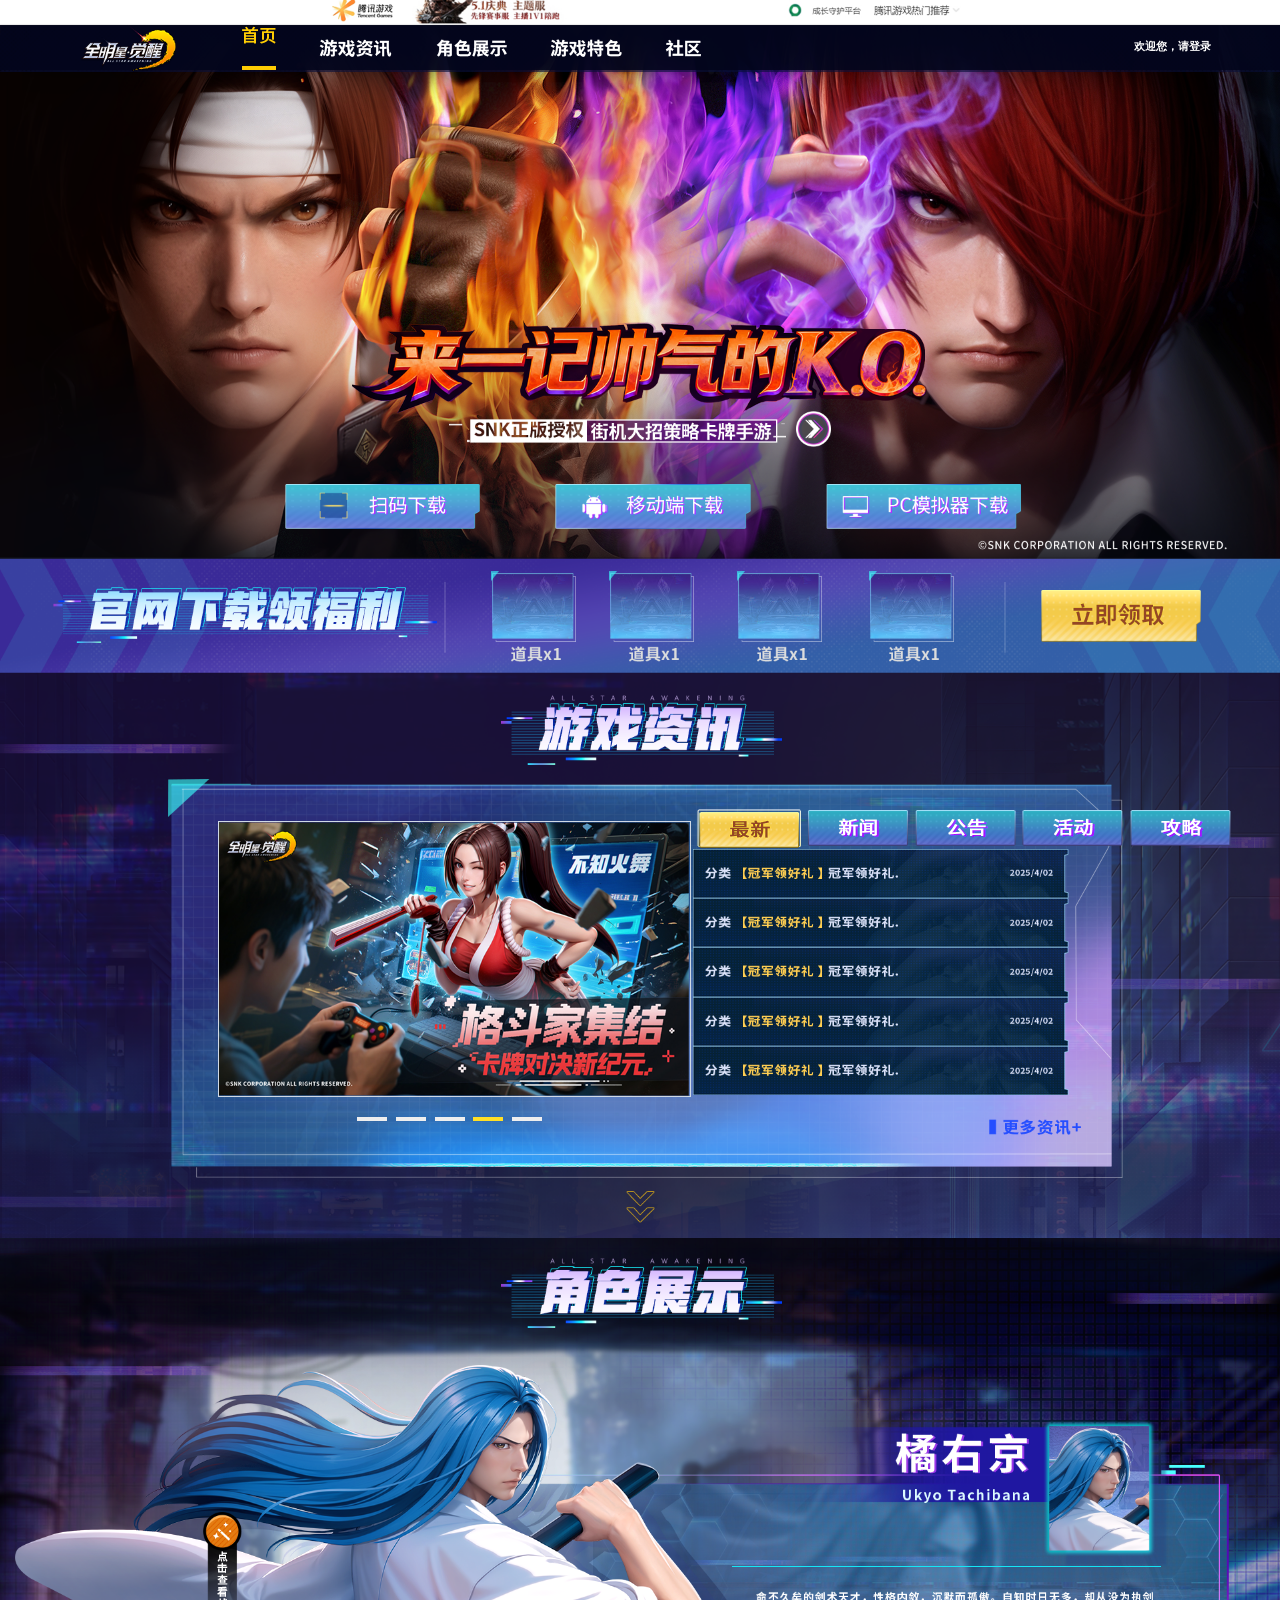
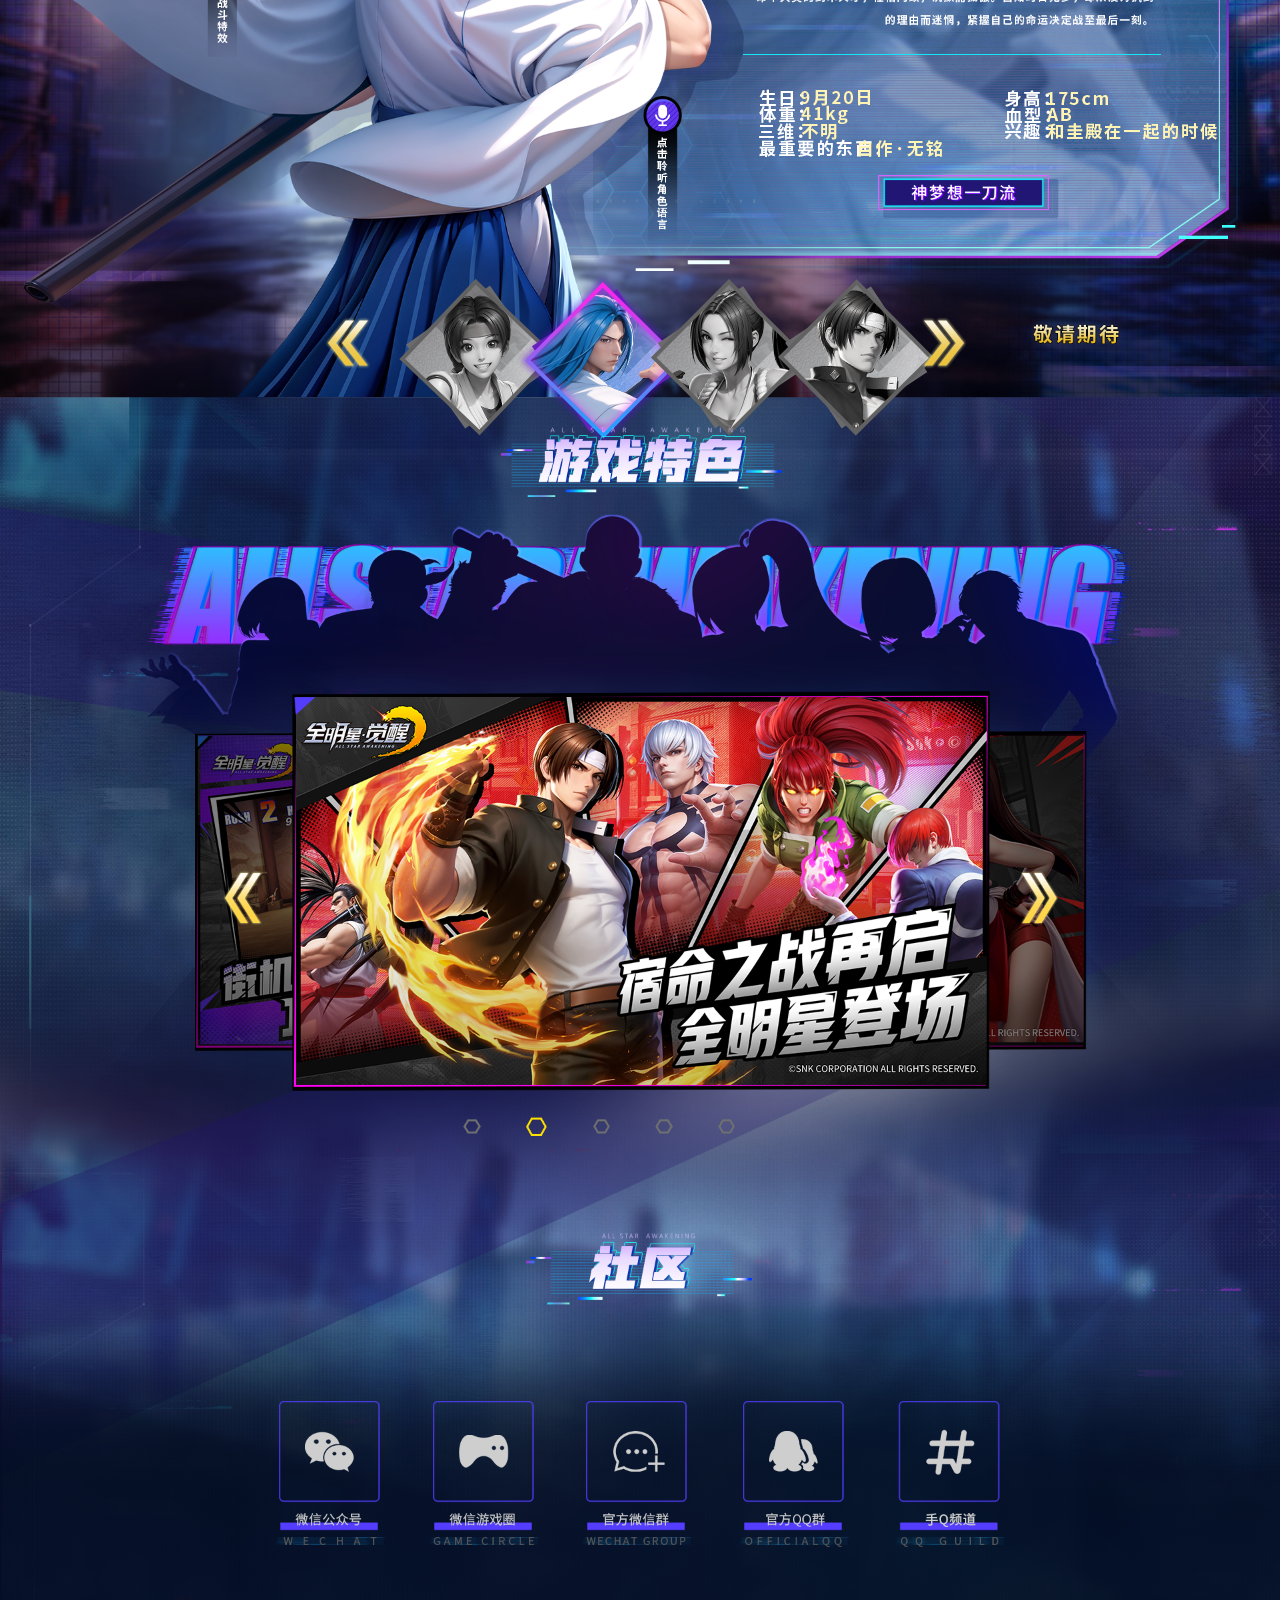
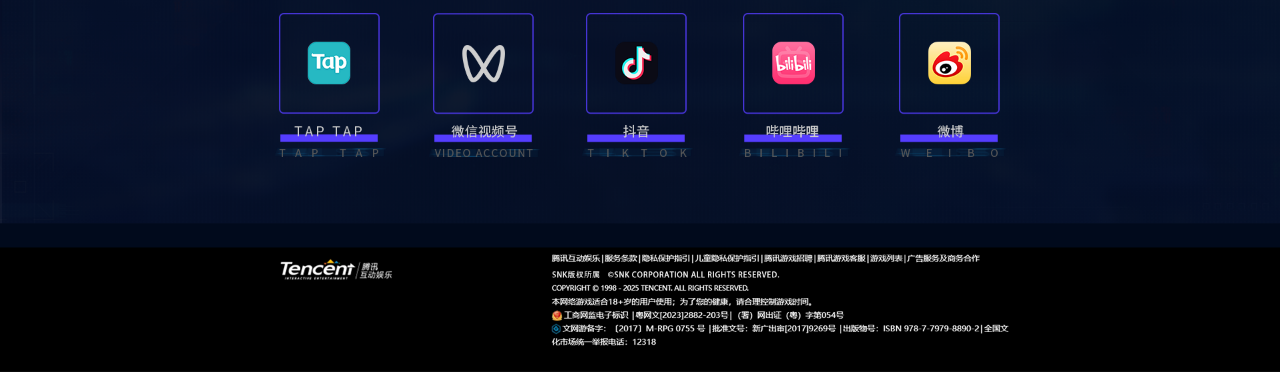
==== pc/index.html @ 393754bd "初次提交" ====
<!doctype html>
<html lang="zh-CN">
<head>
  <meta charset="utf-8">
  <meta name="viewport" content="width=device-width,initial-scale=1">
  <meta name="description" content="全明星觉醒官方网站，了解游戏资讯、角色与游戏特色。">
  <meta name="keywords" content="全明星觉醒,游戏资讯,角色展示,游戏特色">
  <title>来一记帅气的K.O. - 全明星觉醒官方网站 - 腾讯游戏</title>
  <!-- 页面设计：项目设计稿 | 页面制作：前端还原 | 创建：2026-11-05 -->
  <link rel="stylesheet" href="../css/pc.css">
</head>
<body>
  <main class="page">
    <img class="canvas" src="../ossweb-img/pc/canvas.png" width="1920" height="5358" alt="">
    <img class="platform-layer" src="../ossweb-img/pc/footer-canvas.png" width="1920" height="5358" alt="">

    <header class="hero" aria-label="全明星觉醒">
      <div class="site-nav">
        <img class="logo" src="../ossweb-img/pc/logo.png" width="143" height="77" alt="全明星觉醒">
        <nav aria-label="页面栏目">
          <img src="../ossweb-img/pc/nav-home.png" width="34" height="44" alt="首页，当前栏目">
          <img src="../ossweb-img/pc/nav-news.png" width="73" height="18" alt="游戏资讯">
          <img src="../ossweb-img/pc/nav-character.png" width="71" height="18" alt="角色展示">
          <img src="../ossweb-img/pc/nav-features.png" width="72" height="18" alt="游戏特色">
          <img src="../ossweb-img/pc/nav-community.png" width="36" height="18" alt="社区">
        </nav>
        <span class="welcome">欢迎您，请登录</span>
      </div>
      <h1><img class="main-title" src="../ossweb-img/pc/main-title.png" width="862" height="147" alt="来一记帅气的K.O."></h1>
      <img class="subtitle" src="../ossweb-img/pc/subtitle.png" width="506" height="36" alt="街机大招策略卡牌手游">
      <img class="play" src="../ossweb-img/pc/play.png" width="53" height="54" alt="宣传片播放图标">
      <img class="down-arrow" src="../ossweb-img/pc/down-arrow.png" width="43" height="48" alt="">
      <div class="download-options">
        <img src="../ossweb-img/pc/download-qr.png" width="293" height="67" alt="扫码下载">
        <img src="../ossweb-img/pc/download-android.png" width="293" height="67" alt="移动端下载">
        <img src="../ossweb-img/pc/download-pc.png" width="293" height="67" alt="PC模拟器下载">
      </div>
    </header>

    <section class="downloads" aria-label="官网下载领福利">
      <h2><img class="gift-title" src="../ossweb-img/pc/gift-title.png" width="577" height="83" alt="官网下载领福利"></h2>
      <ul class="gift-list">
        <li><img src="../ossweb-img/pc/gift-item.png" width="128" height="106" alt="游戏道具"><img src="../ossweb-img/pc/item-count.png" width="75" height="24" alt="道具x1"></li>
        <li><img src="../ossweb-img/pc/gift-item.png" width="128" height="106" alt="游戏道具"><img src="../ossweb-img/pc/item-count.png" width="75" height="24" alt="道具x1"></li>
        <li><img src="../ossweb-img/pc/gift-item.png" width="128" height="106" alt="游戏道具"><img src="../ossweb-img/pc/item-count.png" width="75" height="24" alt="道具x1"></li>
        <li><img src="../ossweb-img/pc/gift-item.png" width="128" height="106" alt="游戏道具"><img src="../ossweb-img/pc/item-count.png" width="75" height="24" alt="道具x1"></li>
      </ul>
      <img class="claim" src="../ossweb-img/pc/claim.png" width="240" height="78" alt="立即领取">
    </section>

    <section class="news" aria-label="游戏资讯">
      <h2><img class="section-title" src="../ossweb-img/pc/news-title.png" width="421" height="105" alt="游戏资讯"></h2>
      <div class="news-content">
        <img class="news-frame" src="../ossweb-img/pc/news-frame.png" width="1433" height="599" alt="">
        <div class="news-feature">
          <img class="feature-poster" src="../ossweb-img/pc/news-poster.png" width="706" height="411" alt="不知火舞，格斗家集结">
          <div class="feature-pagination" aria-hidden="true"><i></i><i></i><i></i><i class="current"></i><i></i></div>
        </div>
        <div class="news-panel">
          <div class="news-tabs" aria-label="资讯分类">
            <img src="../ossweb-img/pc/tab-latest.png" width="104" height="39" alt="最新，当前分类">
            <img src="../ossweb-img/pc/tab-news.png" width="100" height="36" alt="新闻">
            <img src="../ossweb-img/pc/tab-notice.png" width="101" height="36" alt="公告">
            <img src="../ossweb-img/pc/tab-event.png" width="101" height="36" alt="活动">
            <img src="../ossweb-img/pc/tab-guide.png" width="101" height="36" alt="攻略">
          </div>
          <ul class="news-list">
            <li><img class="row-bg" src="../ossweb-img/pc/news-row.png" width="564" height="74" alt=""><img class="category" src="../ossweb-img/pc/category.png" width="38" height="18" alt="分类"><img class="news-text" src="../ossweb-img/pc/news-text.png" width="232" height="18" alt="冠军领好礼"><img class="date" src="../ossweb-img/pc/news-date.png" width="65" height="12" alt="2025/4/02"></li>
            <li><img class="row-bg" src="../ossweb-img/pc/news-row.png" width="564" height="74" alt=""><img class="category" src="../ossweb-img/pc/category.png" width="38" height="18" alt="分类"><img class="news-text" src="../ossweb-img/pc/news-text.png" width="232" height="18" alt="冠军领好礼"><img class="date" src="../ossweb-img/pc/news-date.png" width="65" height="12" alt="2025/4/02"></li>
            <li><img class="row-bg" src="../ossweb-img/pc/news-row.png" width="564" height="74" alt=""><img class="category" src="../ossweb-img/pc/category.png" width="38" height="18" alt="分类"><img class="news-text" src="../ossweb-img/pc/news-text.png" width="232" height="18" alt="冠军领好礼"><img class="date" src="../ossweb-img/pc/news-date.png" width="65" height="12" alt="2025/4/02"></li>
            <li><img class="row-bg" src="../ossweb-img/pc/news-row.png" width="564" height="74" alt=""><img class="category" src="../ossweb-img/pc/category.png" width="38" height="18" alt="分类"><img class="news-text" src="../ossweb-img/pc/news-text.png" width="232" height="18" alt="冠军领好礼"><img class="date" src="../ossweb-img/pc/news-date.png" width="65" height="12" alt="2025/4/02"></li>
            <li><img class="row-bg" src="../ossweb-img/pc/news-row.png" width="564" height="74" alt=""><img class="category" src="../ossweb-img/pc/category.png" width="38" height="18" alt="分类"><img class="news-text" src="../ossweb-img/pc/news-text.png" width="232" height="18" alt="冠军领好礼"><img class="date" src="../ossweb-img/pc/news-date.png" width="65" height="12" alt="2025/4/02"></li>
          </ul>
          <img class="news-more" src="../ossweb-img/pc/news-more.png" width="138" height="25" alt="更多资讯">
        </div>
      </div>
      <img class="news-down" src="../ossweb-img/pc/down-arrow.png" width="43" height="48" alt="">
    </section>

    <section class="character" aria-label="角色展示">
      <h2><img class="section-title" src="../ossweb-img/pc/character-title.png" width="421" height="105" alt="角色展示"></h2>
      <img class="character-frame" src="../ossweb-img/pc/character-frame.png" width="1178" height="608" alt="">
      <img class="character-art" src="../ossweb-img/pc/character-art.png" width="1094" height="949" alt="橘右京角色立绘">
      <img class="effect" src="../ossweb-img/pc/effect.png" width="59" height="218" alt="查看战斗特效">
      <img class="voice" src="../ossweb-img/pc/voice.png" width="59" height="218" alt="聆听角色语言">
      <div class="character-info">
        <img class="character-card" src="../ossweb-img/pc/character-card.png" width="637" height="220" alt="橘右京头像">
        <img class="nameplate" src="../ossweb-img/pc/nameplate.png" width="200" height="105" alt="橘右京">
        <img class="description" src="../ossweb-img/pc/character-desc.png" width="595" height="52" alt="命不久矣的剑术天才，性格内敛，沉默而孤傲。自知时日无多，却从没为执剑的理由而迷惘，紧握自己的命运决定战至最后一刻。">
        <dl class="facts">
          <div><dt><img src="../ossweb-img/pc/birth-label.png" width="45" height="18" alt="生日"></dt><dd><img src="../ossweb-img/pc/birth-gold.png" width="69" height="16" alt="9月20日"></dd></div>
          <div><dt><img src="../ossweb-img/pc/weight-label.png" width="45" height="17" alt="体重"></dt><dd><img src="../ossweb-img/pc/weight-gold.png" width="47" height="19" alt="41kg"></dd></div>
          <div><dt><img src="../ossweb-img/pc/size-label.png" width="44" height="17" alt="三维"></dt><dd><img src="../ossweb-img/pc/size-gold.png" width="36" height="16" alt="不明"></dd></div>
          <div><dt><img src="../ossweb-img/pc/important-label.png" width="121" height="18" alt="最重要的东西"></dt><dd><img src="../ossweb-img/pc/important-gold.png" width="83" height="17" alt="自作·无铭"></dd></div>
          <div><dt><img src="../ossweb-img/pc/height-label.png" width="44" height="17" alt="身高"></dt><dd><img src="../ossweb-img/pc/height-gold.png" width="61" height="13" alt="175cm"></dd></div>
          <div><dt><img src="../ossweb-img/pc/blood-label.png" width="45" height="16" alt="血型"></dt><dd><img src="../ossweb-img/pc/blood-gold.png" width="24" height="13" alt="AB"></dd></div>
          <div><dt><img src="../ossweb-img/pc/interest-label.png" width="44" height="17" alt="兴趣"></dt><dd><img src="../ossweb-img/pc/interest-gold.png" width="170" height="17" alt="和圭殿在一起的时候"></dd></div>
        </dl>
        <img class="school" src="../ossweb-img/pc/school.png" width="272" height="65" alt="神梦想一刀流">
      </div>
      <div class="character-picker" aria-label="角色列表">
        <img class="picker-arrow" src="../ossweb-img/pc/arrow-left.png" width="46" height="52" alt="上一位角色">
        <img src="../ossweb-img/pc/portrait-1.png" width="157" height="158" alt="角色头像">
        <img src="../ossweb-img/pc/portrait-2.png" width="173" height="173" alt="橘右京，当前展示">
        <img src="../ossweb-img/pc/portrait-3.png" width="158" height="157" alt="角色头像">
        <img src="../ossweb-img/pc/portrait-4.png" width="157" height="157" alt="角色头像">
        <img class="picker-arrow" src="../ossweb-img/pc/arrow-right.png" width="46" height="52" alt="下一位角色">
        <img class="coming" src="../ossweb-img/pc/coming.png" width="150" height="51" alt="敬请期待">
      </div>
    </section>

    <section class="features" aria-label="游戏特色">
      <img class="feature-decor" src="../ossweb-img/pc/feature-decor.png" width="1920" height="1191" alt="">
      <h2><img class="section-title" src="../ossweb-img/pc/feature-title.png" width="421" height="105" alt="游戏特色"></h2>
      <div class="feature-gallery">
        <img class="side left" src="../ossweb-img/pc/feature-left.png" width="837" height="480" alt="街机手感，重燃记忆">
        <img class="side right" src="../ossweb-img/pc/feature-right.png" width="838" height="480" alt="最初热爱，不知火舞参上">
        <img class="front" src="../ossweb-img/pc/feature-main.png" width="1047" height="600" alt="宿命之战再启，全明星登场">
        <img class="gallery-left" src="../ossweb-img/pc/feature-arrow-left.png" width="59" height="81" alt="上一张特色图">
        <img class="gallery-right" src="../ossweb-img/pc/feature-arrow-right.png" width="59" height="81" alt="下一张特色图">
      </div>
      <div class="feature-dots" aria-hidden="true"><img src="../ossweb-img/pc/feature-dot.png" width="26" height="23" alt=""><img src="../ossweb-img/pc/feature-dot-active.png" width="32" height="28" alt=""><img src="../ossweb-img/pc/feature-dot.png" width="26" height="23" alt=""><img src="../ossweb-img/pc/feature-dot.png" width="26" height="23" alt=""><img src="../ossweb-img/pc/feature-dot.png" width="26" height="23" alt=""></div>
    </section>

    <section class="community" aria-label="社区">
      <img class="community-bg" src="../ossweb-img/pc/community-bg.png" width="1920" height="848" alt="">
      <h2><img class="section-title" src="../ossweb-img/pc/community-title.png" width="339" height="109" alt="社区"></h2>
      <ul class="social-list">
        <li><img src="../ossweb-img/pc/social-wechat.png" width="168" height="216" alt="微信公众号"></li>
        <li><img src="../ossweb-img/pc/social-game.png" width="168" height="216" alt="微信游戏圈"></li>
        <li><img src="../ossweb-img/pc/social-group.png" width="168" height="216" alt="官方微信群"></li>
        <li><img src="../ossweb-img/pc/social-qq.png" width="168" height="219" alt="官方QQ群"></li>
        <li><img src="../ossweb-img/pc/social-channel.png" width="168" height="219" alt="手Q频道"></li>
        <li><img src="../ossweb-img/pc/social-taptap.png" width="168" height="216" alt="TapTap"></li>
        <li><img src="../ossweb-img/pc/social-video.png" width="168" height="216" alt="微信视频号"></li>
        <li><img src="../ossweb-img/pc/social-douyin.png" width="168" height="216" alt="抖音"></li>
        <li><img src="../ossweb-img/pc/social-bilibili.png" width="168" height="216" alt="哔哩哔哩"></li>
        <li><img src="../ossweb-img/pc/social-weibo.png" width="168" height="216" alt="微博"></li>
      </ul>
    </section>

    <footer class="site-footer">
      <div class="footer-logo">Tencent <small>腾讯互动娱乐</small></div>
      <div class="footer-copy">
        <p>腾讯互动娱乐 | 服务条款 | 隐私保护指引 | 儿童隐私保护指引 | 腾讯游戏招聘 | 腾讯游戏客服 | 游戏列表 | 广告服务及商务合作</p>
        <p>SNK版权所有 ©SNK CORPORATION ALL RIGHTS RESERVED.</p>
        <p>COPYRIGHT © 1998 - 2025 TENCENT. ALL RIGHTS RESERVED.</p>
        <p>本网络游戏适合18+岁的用户使用；为了您的健康，请合理控制游戏时间。</p>
      </div>
    </footer>
  </main>
  <script id="screenFix" data-size="1920" src="../js/remFix.js"></script>
</body>
</html>
---- css/pc.css ----
@import "reset.css";

html, body { min-width: 960px; overflow-x: hidden; background: #070a24; }
body { height: auto; min-height: 100%; color: #fff; font-family: "Microsoft YaHei", Arial, sans-serif; }
.page { position: relative; width: 19.2rem; height: 53.58rem; margin: 0 auto; overflow: hidden; }
.page img { display: block; }
.canvas, .platform-layer { position: absolute; left: 0; top: 0; width: 19.2rem; height: 53.58rem; }
.platform-layer { pointer-events: none; }
.hero, .downloads, .news, .character, .features, .community, .site-footer { position: absolute; left: 0; width: 19.2rem; }
.section-title { width: 4.21rem; height: 1.05rem; }

.hero { top: 0; height: 8.4rem; }
.site-nav { position: absolute; left: 0; top: .38rem; width: 19.2rem; height: .67rem; background: rgba(3, 5, 27, .87); }
.site-nav .logo { position: absolute; left: 1.21rem; top: -.06rem; width: 1.43rem; height: .77rem; }
.site-nav nav { position: absolute; left: 3.63rem; top: 0; display: flex; align-items: center; gap: .65rem; height: .67rem; }
.site-nav nav img { width: auto; height: auto; }
.welcome { position: absolute; right: 1.04rem; top: .21rem; color: #fff; font-size: .16rem; font-weight: 700; line-height: .24rem; }
.hero h1 { position: absolute; left: 5.28rem; top: 4.79rem; width: 8.62rem; height: 1.47rem; }
.main-title { width: 8.62rem; height: 1.47rem; }
.subtitle { position: absolute; left: 6.73rem; top: 6.29rem; width: 5.06rem; height: .36rem; }
.play { position: absolute; left: 11.94rem; top: 6.17rem; width: .53rem; height: .54rem; }
.hero .down-arrow { display: none; }
.download-options { position: absolute; left: 4.27rem; top: 7.26rem; display: flex; gap: 1.13rem; }
.download-options img { width: 2.93rem; height: .67rem; }

.downloads { top: 8.4rem; height: 1.7rem; }
.gift-title { position: absolute; left: .79rem; top: .41rem; width: 5.77rem; height: .83rem; }
.gift-list { position: absolute; left: 0; top: 0; width: 19.2rem; height: 1.7rem; }
.gift-list li { position: absolute; top: .17rem; width: 1.28rem; height: 1.4rem; }
.gift-list li:nth-child(1) { left: 7.36rem; }
.gift-list li:nth-child(2) { left: 9.13rem; }
.gift-list li:nth-child(3) { left: 11.05rem; }
.gift-list li:nth-child(4) { left: 13.03rem; }
.gift-list li img:first-child { width: 1.28rem; height: 1.06rem; }
.gift-list li img:last-child { position: absolute; left: .3rem; top: 1.12rem; width: .75rem; height: .24rem; }
.claim { position: absolute; left: 15.62rem; top: .45rem; width: 2.4rem; height: .78rem; }

.news { top: 10.1rem; height: 8.5rem; }
.news h2, .character h2, .features h2, .community h2 { position: absolute; left: 7.52rem; top: .33rem; width: 4.21rem; height: 1.05rem; }
.news-content { position: absolute; left: 2.52rem; top: 1.58rem; width: 14.33rem; height: 5.99rem; }
.news-frame { position: absolute; left: 0; top: 0; width: 14.33rem; height: 5.99rem; }
.news-feature { position: absolute; left: .75rem; top: .65rem; width: 7.06rem; height: 4.8rem; }
.news-feature::before { position: absolute; z-index: 1; left: 0; top: -.02rem; width: 7.09rem; height: 4.15rem; border: .02rem solid #d0d9e5; box-sizing: border-box; content: ""; pointer-events: none; }
.feature-poster { width: 7.06rem; height: 4.11rem; }
.feature-pagination { position: absolute; left: 2.09rem; top: 4.42rem; display: flex; gap: .13rem; }
.feature-pagination i { display: block; width: .45rem; height: .06rem; background: #eee; }
.feature-pagination .current { background: #ffdf26; }
.news-panel { position: absolute; left: 7.94rem; top: .55rem; width: 6.4rem; height: 5.3rem; }
.news-tabs { position: absolute; left: 0; top: 0; display: flex; align-items: center; gap: .1rem; height: .39rem; }
.news-tabs img { width: auto; height: auto; }
.news-list { position: absolute; left: -.07rem; top: .50rem; width: 5.64rem; }
.news-list li { position: relative; width: 5.64rem; height: .74rem; }
.news-list .row-bg { position: absolute; left: 0; top: 0; width: 5.64rem; height: .74rem; }
.news-list .category { position: absolute; left: .19rem; top: .27rem; width: .38rem; height: .18rem; }
.news-list .news-text { position: absolute; left: .76rem; top: .27rem; width: 2.32rem; height: .18rem; }
.news-list .date { position: absolute; right: .23rem; top: .31rem; width: .65rem; height: .12rem; }
.news-more { position: absolute; left: 4.37rem; top: 4.55rem; width: 1.38rem; height: .25rem; }
.news-down { position: absolute; left: 9.39rem; top: 7.77rem; width: .43rem; height: .48rem; }

.character { top: 18.6rem; height: 11.3rem; }
.character h2 { top: .27rem; }
.character-frame { position: absolute; left: 6.79rem; top: 3.38rem; width: 11.78rem; height: 6.08rem; }
.character-art { position: absolute; left: .22rem; top: 1.87rem; width: 10.94rem; height: 9.49rem; }
.effect { position: absolute; left: 3.04rem; top: 4.08rem; width: .59rem; height: 2.18rem; }
.voice { position: absolute; left: 9.64rem; top: 6.84rem; width: .59rem; height: 2.18rem; }
.character-info { position: absolute; left: 0; top: 0; width: 19.2rem; height: 11.3rem; }
.character-info::before, .character-info::after { position: absolute; height: .01rem; background: #15e6f6; content: ""; pointer-events: none; }
.character-info::before { left: 10.98rem; top: 4.89rem; width: 6.43rem; }
.character-info::after { left: 11.14rem; top: 6.21rem; width: 6.27rem; }
.nameplate { position: absolute; left: 13.43rem; top: 2.89rem; width: 2rem; height: 1.05rem; }
.character-card { position: absolute; left: 11.15rem; top: 2.7rem; width: 6.37rem; height: 2.2rem; }
.description { position: absolute; left: 11.34rem; top: 5.27rem; width: 5.95rem; height: .52rem; }
.facts { position: absolute; left: 11.38rem; top: 6.75rem; display: grid; grid-template-columns: 3.69rem 3.75rem; grid-template-rows: repeat(4, .25rem); grid-auto-flow: column; }
.facts div { display: flex; align-items: center; }
.facts dt { width: .64rem; }
.facts dt, .facts dd { display: flex; align-items: center; }
.facts img { width: auto; height: auto; }
.facts div:nth-child(4) dt { width: 1.5rem; }
.school { position: absolute; left: 13.17rem; top: 8.03rem; width: 2.72rem; height: .65rem; }
.character-picker { position: absolute; left: 0; top: 0; width: 19.2rem; height: 11.3rem; }
.character-picker img { position: absolute; width: auto; height: auto; }
.character-picker img:nth-child(1) { left: 4.88rem; top: 10.15rem; }
.character-picker img:nth-child(2) { left: 5.99rem; top: 9.57rem; }
.character-picker img:nth-child(3) { left: 7.76rem; top: 9.51rem; }
.character-picker img:nth-child(4) { left: 9.75rem; top: 9.59rem; }
.character-picker img:nth-child(5) { left: 11.67rem; top: 9.59rem; }
.character-picker img:nth-child(6) { left: 13.81rem; top: 10.15rem; }
.character-picker .coming { left: 15.39rem; top: 10.15rem; width: 1.5rem; height: .51rem; }

.features { top: 29.9rem; height: 11.9rem; }
.feature-decor { position: absolute; left: 0; top: -1.78rem; width: 19.2rem; height: 11.91rem; }
.features h2 { z-index: 2; top: .5rem; }
.feature-gallery { position: absolute; left: 0; top: 0; width: 19.2rem; height: 9.8rem; }
.feature-gallery img { position: absolute; }
.feature-gallery .side { top: 5.07rem; width: 8.37rem; height: 4.8rem; }
.feature-gallery .left { left: 2.92rem; }
.feature-gallery .right { left: 7.92rem; width: 8.38rem; }
.feature-gallery .front { z-index: 1; left: 4.38rem; top: 4.47rem; width: 10.47rem; height: 6rem; }
.feature-gallery .gallery-left { z-index: 2; left: 3.35rem; top: 7.17rem; width: .59rem; height: .81rem; }
.feature-gallery .gallery-right { z-index: 2; left: 15.3rem; top: 7.17rem; width: .59rem; height: .81rem; }
.feature-dots { position: absolute; left: 6.95rem; top: 10.86rem; display: flex; align-items: center; gap: .68rem; height: .28rem; }
.feature-dots img { width: .26rem; height: .23rem; }
.feature-dots img:nth-child(2) { width: .32rem; height: .28rem; }

.community { top: 41.8rem; height: 9.6rem; }
.community-bg { position: absolute; left: 0; top: 1.44rem; width: 19.2rem; height: 8.48rem; }
.community h2 { left: 7.89rem; top: .69rem; width: 3.39rem; height: 1.09rem; }
.community .section-title { width: 3.39rem; height: 1.09rem; }
.social-list { position: absolute; left: 0; top: 0; width: 19.2rem; height: 9.6rem; }
.social-list li { position: absolute; width: 1.68rem; height: 2.19rem; }
.social-list li:nth-child(1) { left: 4.13rem; top: 3.21rem; }
.social-list li:nth-child(2) { left: 6.44rem; top: 3.21rem; }
.social-list li:nth-child(3) { left: 8.73rem; top: 3.21rem; }
.social-list li:nth-child(4) { left: 11.08rem; top: 3.21rem; }
.social-list li:nth-child(5) { left: 13.43rem; top: 3.21rem; }
.social-list li:nth-child(6) { left: 4.13rem; top: 6.39rem; }
.social-list li:nth-child(7) { left: 6.44rem; top: 6.4rem; }
.social-list li:nth-child(8) { left: 8.73rem; top: 6.39rem; }
.social-list li:nth-child(9) { left: 11.08rem; top: 6.39rem; }
.social-list li:nth-child(10) { left: 13.43rem; top: 6.39rem; }
.social-list img { width: 1.68rem; height: auto; }

.site-footer { top: 51.4rem; height: 2.18rem; }
.footer-logo, .footer-copy { position: absolute; left: -9999px; }
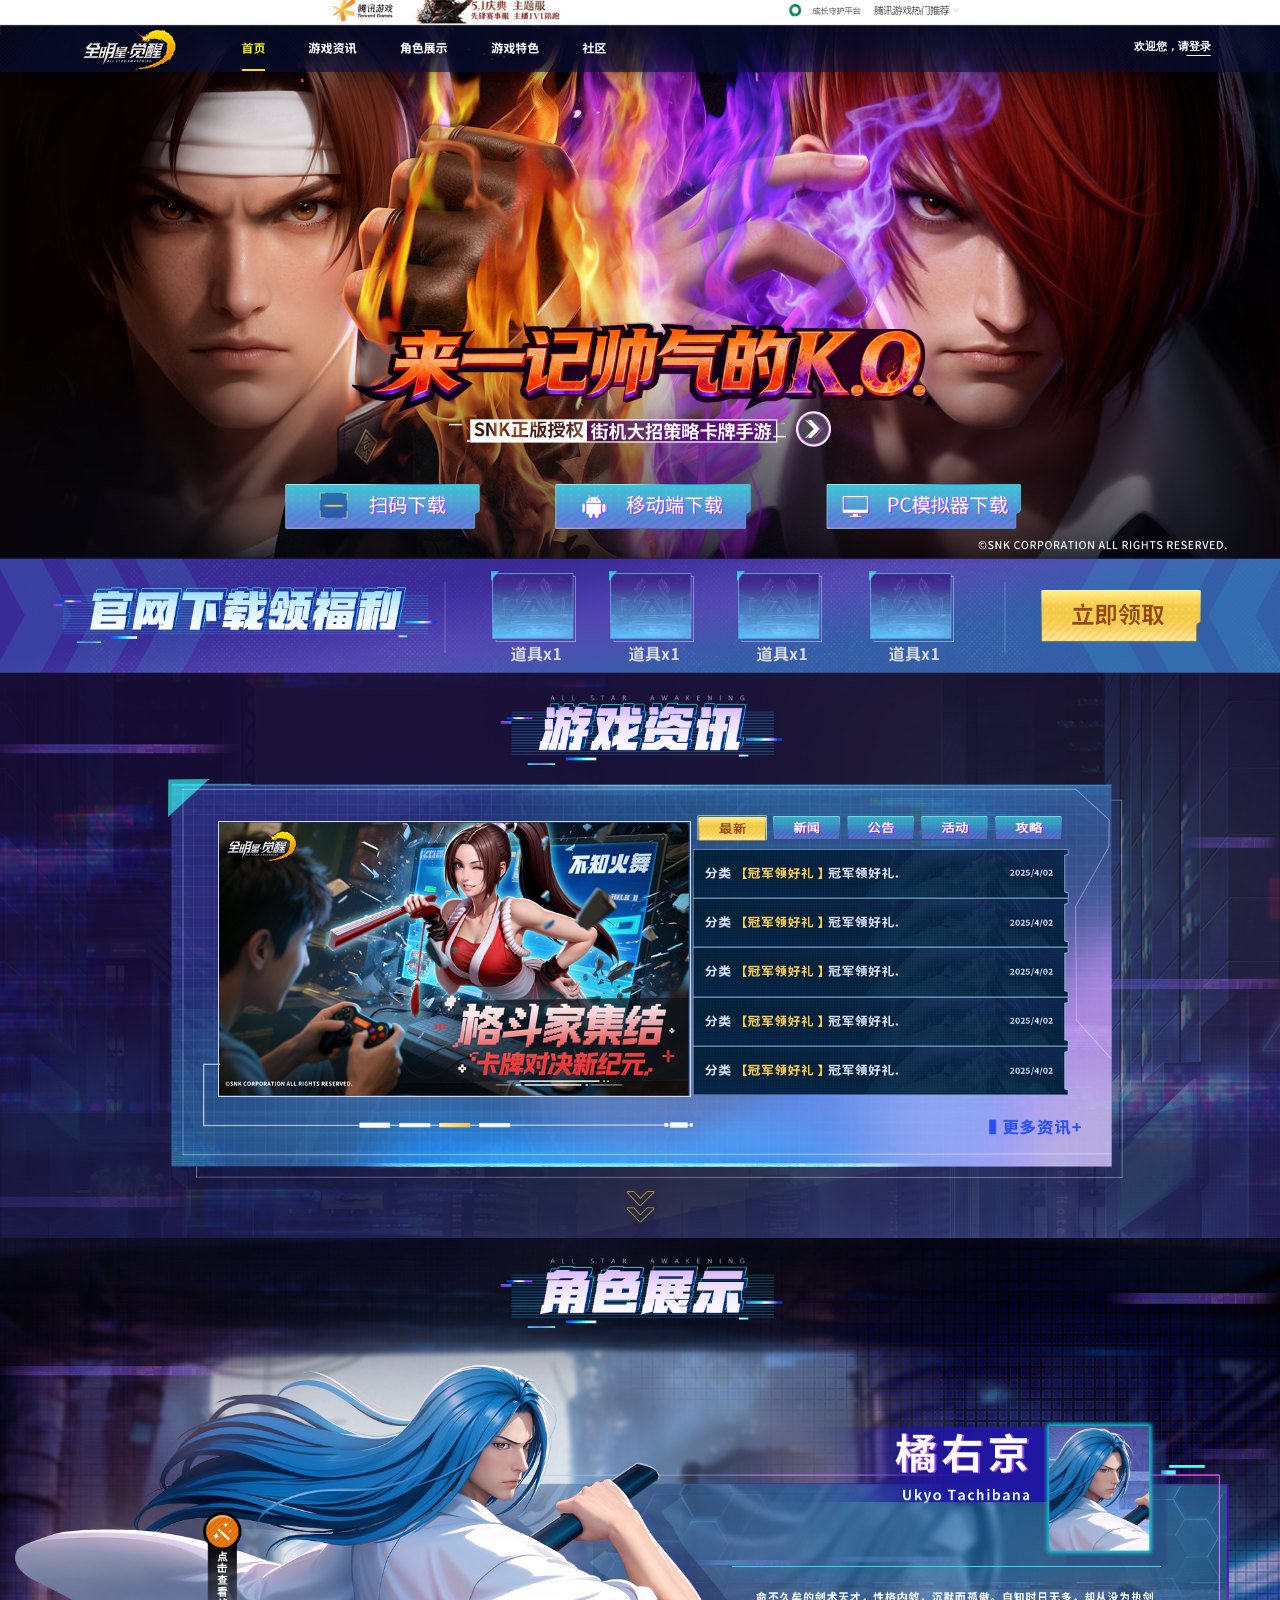
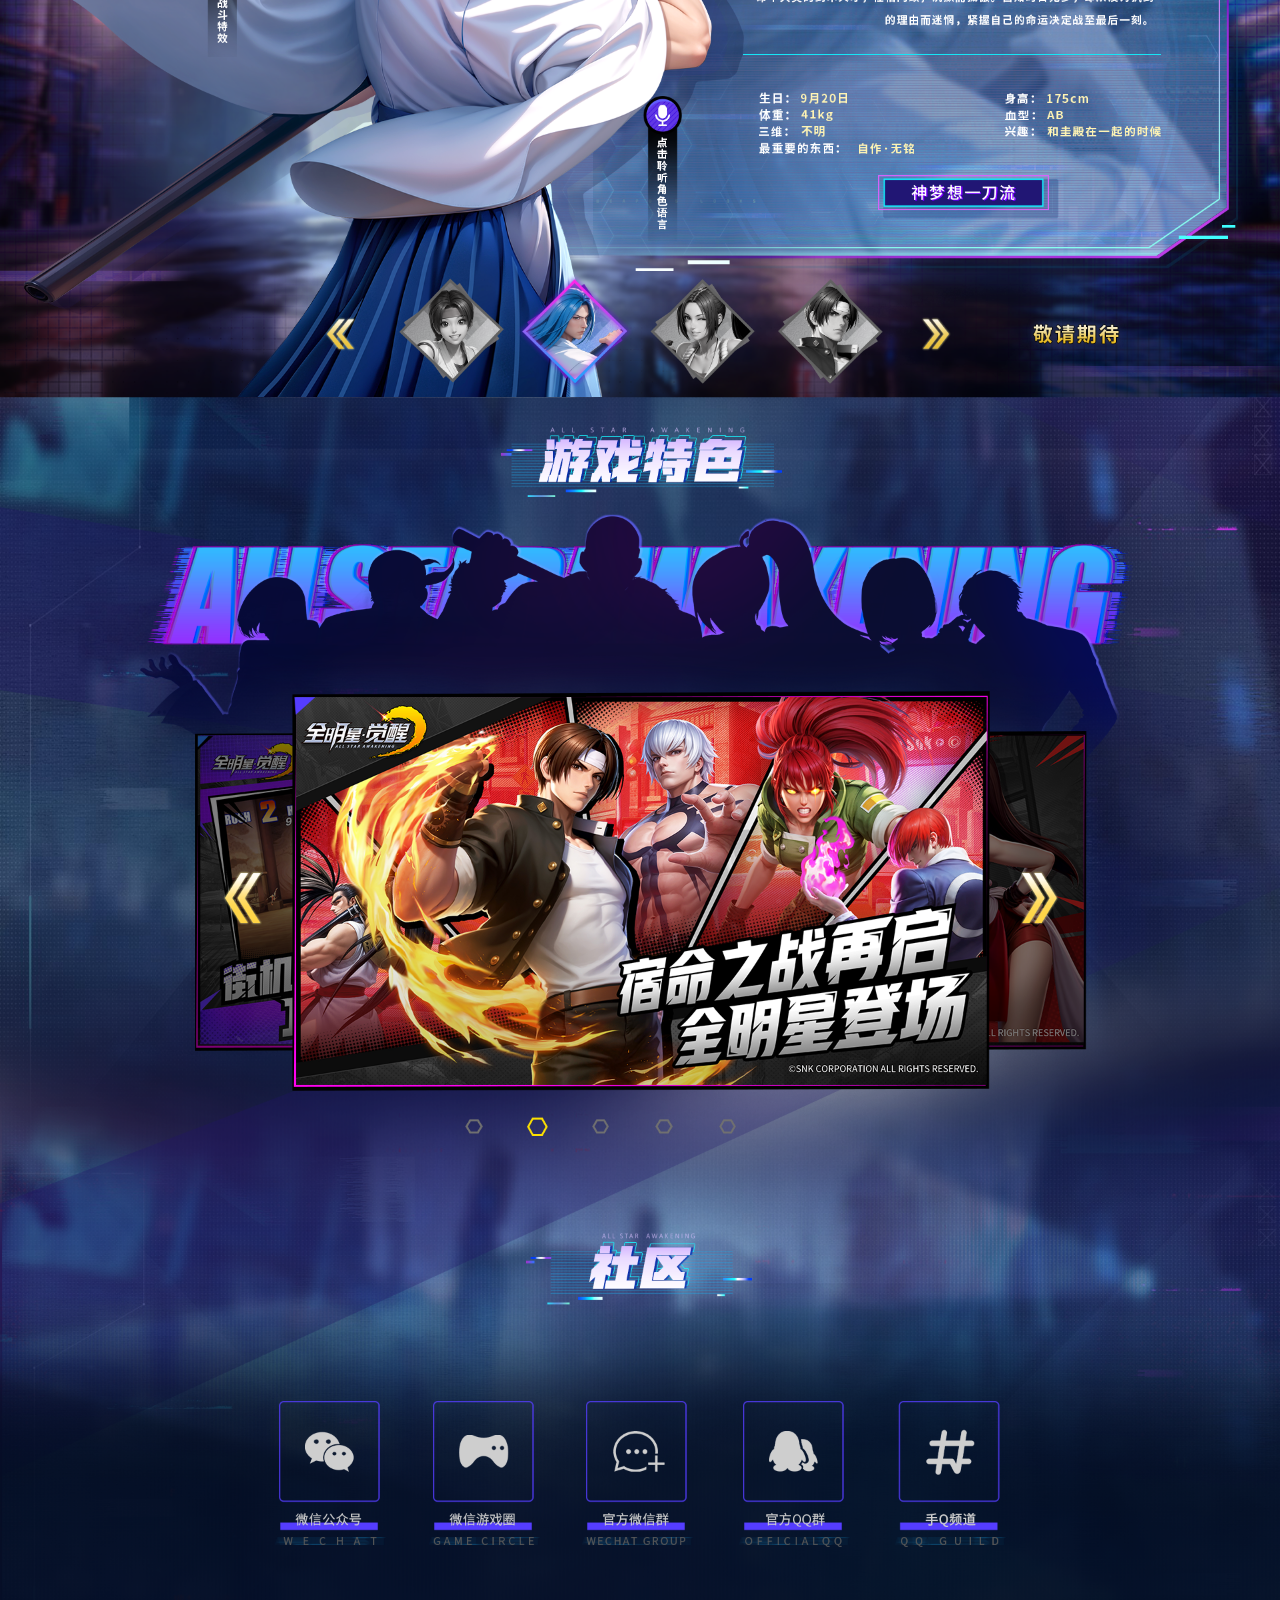
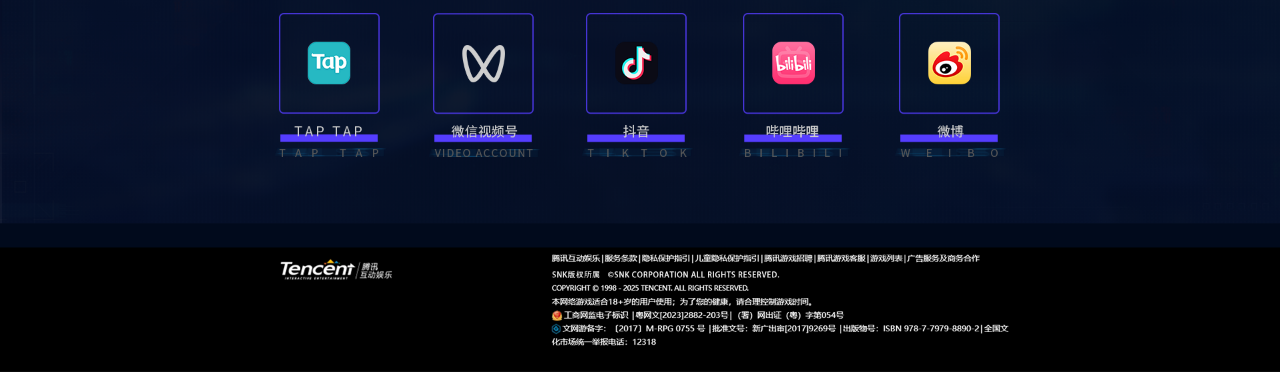
==== commit f4f0e669: "二次提交" ====
--- a/pc/index.html
+++ b/pc/index.html
@@ -5,39 +5,45 @@
   <meta name="viewport" content="width=device-width,initial-scale=1">
   <meta name="description" content="全明星觉醒官方网站，了解游戏资讯、角色与游戏特色。">
   <meta name="keywords" content="全明星觉醒,游戏资讯,角色展示,游戏特色">
-  <title>来一记帅气的K.O. - 全明星觉醒官方网站 - 腾讯游戏</title>
+  <title>全明星觉醒官方网站 - 腾讯游戏</title>
   <!-- 页面设计：项目设计稿 | 页面制作：前端还原 | 创建：2026-11-05 -->
   <link rel="stylesheet" href="../css/pc.css">
+  <link rel="stylesheet" href="../css/animation.css">
 </head>
 <body>
   <main class="page">
     <img class="canvas" src="../ossweb-img/pc/canvas.png" width="1920" height="5358" alt="">
     <img class="platform-layer" src="../ossweb-img/pc/footer-canvas.png" width="1920" height="5358" alt="">
 
-    <header class="hero" aria-label="全明星觉醒">
+    <header class="hero part" id="home" aria-label="全明星觉醒">
       <div class="site-nav">
         <img class="logo" src="../ossweb-img/pc/logo.png" width="143" height="77" alt="全明星觉醒">
         <nav aria-label="页面栏目">
-          <img src="../ossweb-img/pc/nav-home.png" width="34" height="44" alt="首页，当前栏目">
-          <img src="../ossweb-img/pc/nav-news.png" width="73" height="18" alt="游戏资讯">
-          <img src="../ossweb-img/pc/nav-character.png" width="71" height="18" alt="角色展示">
-          <img src="../ossweb-img/pc/nav-features.png" width="72" height="18" alt="游戏特色">
-          <img src="../ossweb-img/pc/nav-community.png" width="36" height="18" alt="社区">
+          <a class="is-active" href="#home" data-track="nav_home" aria-label="首页" aria-current="page"><img src="../ossweb-img/pc/nav-home-idle.png" width="34" height="18" alt="首页"></a>
+          <a href="#news" data-track="nav_news" aria-label="游戏资讯"><img src="../ossweb-img/pc/nav-news.png" width="73" height="18" alt="游戏资讯"></a>
+          <a href="#character" data-track="nav_character" aria-label="角色展示"><img src="../ossweb-img/pc/nav-character.png" width="71" height="18" alt="角色展示"></a>
+          <a href="#features" data-track="nav_features" aria-label="游戏特色"><img src="../ossweb-img/pc/nav-features.png" width="72" height="18" alt="游戏特色"></a>
+          <a href="#community" data-track="nav_community" aria-label="社区"><img src="../ossweb-img/pc/nav-community.png" width="36" height="18" alt="社区"></a>
+          <span class="nav-indicator" aria-hidden="true"></span>
         </nav>
-        <span class="welcome">欢迎您，请登录</span>
+        <span class="welcome">欢迎您，请<button class="login-label text-action" type="button" data-action="login" data-track="login_open">登录<img class="login-underline" src="../ossweb-img/pc/login-underline.png" width="37" height="1" alt=""></button></span>
       </div>
       <h1><img class="main-title" src="../ossweb-img/pc/main-title.png" width="862" height="147" alt="来一记帅气的K.O."></h1>
       <img class="subtitle" src="../ossweb-img/pc/subtitle.png" width="506" height="36" alt="街机大招策略卡牌手游">
       <img class="play" src="../ossweb-img/pc/play.png" width="53" height="54" alt="宣传片播放图标">
+      <button class="hit play-hit" type="button" aria-label="播放宣传片" data-action="video" data-track="video_open"></button>
       <img class="down-arrow" src="../ossweb-img/pc/down-arrow.png" width="43" height="48" alt="">
       <div class="download-options">
         <img src="../ossweb-img/pc/download-qr.png" width="293" height="67" alt="扫码下载">
         <img src="../ossweb-img/pc/download-android.png" width="293" height="67" alt="移动端下载">
         <img src="../ossweb-img/pc/download-pc.png" width="293" height="67" alt="PC模拟器下载">
       </div>
+      <button class="hit download-hit download-qr-hit" type="button" aria-label="扫码下载" data-action="download-qr" data-track="download_qr"></button>
+      <button class="hit download-hit download-android-hit" type="button" aria-label="安卓版下载" data-action="download-android" data-track="download_android"></button>
+      <button class="hit download-hit download-pc-hit" type="button" aria-label="PC模拟器下载" data-action="download-pc" data-track="download_pc"></button>
     </header>
 
-    <section class="downloads" aria-label="官网下载领福利">
+    <section class="downloads part" aria-label="官网下载领福利">
       <h2><img class="gift-title" src="../ossweb-img/pc/gift-title.png" width="577" height="83" alt="官网下载领福利"></h2>
       <ul class="gift-list">
         <li><img src="../ossweb-img/pc/gift-item.png" width="128" height="106" alt="游戏道具"><img src="../ossweb-img/pc/item-count.png" width="75" height="24" alt="道具x1"></li>
@@ -46,15 +52,26 @@
         <li><img src="../ossweb-img/pc/gift-item.png" width="128" height="106" alt="游戏道具"><img src="../ossweb-img/pc/item-count.png" width="75" height="24" alt="道具x1"></li>
       </ul>
       <img class="claim" src="../ossweb-img/pc/claim.png" width="240" height="78" alt="立即领取">
-    </section>
-
-    <section class="news" aria-label="游戏资讯">
-      <h2><img class="section-title" src="../ossweb-img/pc/news-title.png" width="421" height="105" alt="游戏资讯"></h2>
+      <button class="hit claim-hit" type="button" aria-label="立即领取" data-action="login" data-track="claim"></button>
+    </section>
+
+    <section class="news part" id="news" aria-label="游戏资讯">
+      <h2><img class="section-title toTopSmall" src="../ossweb-img/pc/news-title.png" width="421" height="105" alt="游戏资讯"></h2>
       <div class="news-content">
         <img class="news-frame" src="../ossweb-img/pc/news-frame.png" width="1433" height="599" alt="">
         <div class="news-feature">
-          <img class="feature-poster" src="../ossweb-img/pc/news-poster.png" width="706" height="411" alt="不知火舞，格斗家集结">
-          <div class="feature-pagination" aria-hidden="true"><i></i><i></i><i></i><i class="current"></i><i></i></div>
+          <div class="news-carousel" aria-label="游戏资讯海报轮播，第3张，共4张">
+            <div class="news-carousel-track">
+              <img src="../ossweb-img/pc/news-poster.png" width="706" height="411" alt="" aria-hidden="true">
+              <img src="../ossweb-img/pc/news-poster.png" width="706" height="411" alt="">
+              <img src="../ossweb-img/pc/news-poster.png" width="706" height="411" alt="">
+              <img src="../ossweb-img/pc/news-poster.png" width="706" height="411" alt="不知火舞，格斗家集结">
+              <img src="../ossweb-img/pc/news-poster.png" width="706" height="411" alt="">
+              <img src="../ossweb-img/pc/news-poster.png" width="706" height="411" alt="" aria-hidden="true">
+            </div>
+          </div>
+          <img class="feature-pagination" src="../ossweb-img/pc/news-pagination.png" width="735" height="98" alt="">
+          <div class="news-pages" aria-label="资讯海报分页"><button type="button" aria-label="第1张资讯海报" data-page="0" data-track="news_page_1"></button><button type="button" aria-label="第2张资讯海报" data-page="1" data-track="news_page_2"></button><button type="button" class="is-active" aria-label="第3张资讯海报" aria-current="true" data-page="2" data-track="news_page_3"></button><button type="button" aria-label="第4张资讯海报" data-page="3" data-track="news_page_4"></button><span class="news-active-bar" aria-hidden="true"></span></div>
         </div>
         <div class="news-panel">
           <div class="news-tabs" aria-label="资讯分类">
@@ -64,25 +81,30 @@
             <img src="../ossweb-img/pc/tab-event.png" width="101" height="36" alt="活动">
             <img src="../ossweb-img/pc/tab-guide.png" width="101" height="36" alt="攻略">
           </div>
+          <div class="news-tab-actions" role="tablist" aria-label="资讯分类"><button class="is-active" type="button" role="tab" aria-selected="true" aria-label="最新" data-tab="latest" data-track="news_tab_latest"></button><button type="button" role="tab" aria-selected="false" aria-label="新闻" data-tab="news" data-track="news_tab_news"></button><button type="button" role="tab" aria-selected="false" aria-label="公告" data-tab="notice" data-track="news_tab_notice"></button><button type="button" role="tab" aria-selected="false" aria-label="活动" data-tab="event" data-track="news_tab_event"></button><button type="button" role="tab" aria-selected="false" aria-label="攻略" data-tab="guide" data-track="news_tab_guide"></button></div>
           <ul class="news-list">
-            <li><img class="row-bg" src="../ossweb-img/pc/news-row.png" width="564" height="74" alt=""><img class="category" src="../ossweb-img/pc/category.png" width="38" height="18" alt="分类"><img class="news-text" src="../ossweb-img/pc/news-text.png" width="232" height="18" alt="冠军领好礼"><img class="date" src="../ossweb-img/pc/news-date.png" width="65" height="12" alt="2025/4/02"></li>
-            <li><img class="row-bg" src="../ossweb-img/pc/news-row.png" width="564" height="74" alt=""><img class="category" src="../ossweb-img/pc/category.png" width="38" height="18" alt="分类"><img class="news-text" src="../ossweb-img/pc/news-text.png" width="232" height="18" alt="冠军领好礼"><img class="date" src="../ossweb-img/pc/news-date.png" width="65" height="12" alt="2025/4/02"></li>
-            <li><img class="row-bg" src="../ossweb-img/pc/news-row.png" width="564" height="74" alt=""><img class="category" src="../ossweb-img/pc/category.png" width="38" height="18" alt="分类"><img class="news-text" src="../ossweb-img/pc/news-text.png" width="232" height="18" alt="冠军领好礼"><img class="date" src="../ossweb-img/pc/news-date.png" width="65" height="12" alt="2025/4/02"></li>
-            <li><img class="row-bg" src="../ossweb-img/pc/news-row.png" width="564" height="74" alt=""><img class="category" src="../ossweb-img/pc/category.png" width="38" height="18" alt="分类"><img class="news-text" src="../ossweb-img/pc/news-text.png" width="232" height="18" alt="冠军领好礼"><img class="date" src="../ossweb-img/pc/news-date.png" width="65" height="12" alt="2025/4/02"></li>
-            <li><img class="row-bg" src="../ossweb-img/pc/news-row.png" width="564" height="74" alt=""><img class="category" src="../ossweb-img/pc/category.png" width="38" height="18" alt="分类"><img class="news-text" src="../ossweb-img/pc/news-text.png" width="232" height="18" alt="冠军领好礼"><img class="date" src="../ossweb-img/pc/news-date.png" width="65" height="12" alt="2025/4/02"></li>
+            <li><img class="row-bg" src="../ossweb-img/pc/news-row.png" width="564" height="74" alt=""><img class="category" src="../ossweb-img/pc/category.png" width="38" height="18" alt="分类"><img class="news-text" src="../ossweb-img/pc/news-text.png" width="232" height="18" alt="冠军领好礼"><img class="date" src="../ossweb-img/pc/news-date.png" width="65" height="12" alt="2025/4/02"><button class="row-hit" type="button" aria-label="查看冠军领好礼资讯1" data-action="news-item" data-track="news_item_1"></button></li>
+            <li><img class="row-bg" src="../ossweb-img/pc/news-row.png" width="564" height="74" alt=""><img class="category" src="../ossweb-img/pc/category.png" width="38" height="18" alt="分类"><img class="news-text" src="../ossweb-img/pc/news-text.png" width="232" height="18" alt="冠军领好礼"><img class="date" src="../ossweb-img/pc/news-date.png" width="65" height="12" alt="2025/4/02"><button class="row-hit" type="button" aria-label="查看冠军领好礼资讯2" data-action="news-item" data-track="news_item_2"></button></li>
+            <li><img class="row-bg" src="../ossweb-img/pc/news-row.png" width="564" height="74" alt=""><img class="category" src="../ossweb-img/pc/category.png" width="38" height="18" alt="分类"><img class="news-text" src="../ossweb-img/pc/news-text.png" width="232" height="18" alt="冠军领好礼"><img class="date" src="../ossweb-img/pc/news-date.png" width="65" height="12" alt="2025/4/02"><button class="row-hit" type="button" aria-label="查看冠军领好礼资讯3" data-action="news-item" data-track="news_item_3"></button></li>
+            <li><img class="row-bg" src="../ossweb-img/pc/news-row.png" width="564" height="74" alt=""><img class="category" src="../ossweb-img/pc/category.png" width="38" height="18" alt="分类"><img class="news-text" src="../ossweb-img/pc/news-text.png" width="232" height="18" alt="冠军领好礼"><img class="date" src="../ossweb-img/pc/news-date.png" width="65" height="12" alt="2025/4/02"><button class="row-hit" type="button" aria-label="查看冠军领好礼资讯4" data-action="news-item" data-track="news_item_4"></button></li>
+            <li><img class="row-bg" src="../ossweb-img/pc/news-row.png" width="564" height="74" alt=""><img class="category" src="../ossweb-img/pc/category.png" width="38" height="18" alt="分类"><img class="news-text" src="../ossweb-img/pc/news-text.png" width="232" height="18" alt="冠军领好礼"><img class="date" src="../ossweb-img/pc/news-date.png" width="65" height="12" alt="2025/4/02"><button class="row-hit" type="button" aria-label="查看冠军领好礼资讯5" data-action="news-item" data-track="news_item_5"></button></li>
           </ul>
+          <p class="news-empty" hidden>暂无相关资讯</p>
           <img class="news-more" src="../ossweb-img/pc/news-more.png" width="138" height="25" alt="更多资讯">
+          <button class="hit news-more-hit" type="button" aria-label="更多资讯" data-action="more-news" data-track="news_more"></button>
         </div>
       </div>
       <img class="news-down" src="../ossweb-img/pc/down-arrow.png" width="43" height="48" alt="">
     </section>
 
-    <section class="character" aria-label="角色展示">
-      <h2><img class="section-title" src="../ossweb-img/pc/character-title.png" width="421" height="105" alt="角色展示"></h2>
+    <section class="character part" id="character" aria-label="角色展示">
+      <h2><img class="section-title toTopSmall" src="../ossweb-img/pc/character-title.png" width="421" height="105" alt="角色展示"></h2>
       <img class="character-frame" src="../ossweb-img/pc/character-frame.png" width="1178" height="608" alt="">
       <img class="character-art" src="../ossweb-img/pc/character-art.png" width="1094" height="949" alt="橘右京角色立绘">
       <img class="effect" src="../ossweb-img/pc/effect.png" width="59" height="218" alt="查看战斗特效">
       <img class="voice" src="../ossweb-img/pc/voice.png" width="59" height="218" alt="聆听角色语言">
+      <button class="hit effect-hit" type="button" aria-label="查看战斗特效" data-action="effect" data-track="character_effect"></button>
+      <button class="hit voice-hit" type="button" aria-label="聆听角色语言" data-action="voice" data-track="character_voice"></button>
       <div class="character-info">
         <img class="character-card" src="../ossweb-img/pc/character-card.png" width="637" height="220" alt="橘右京头像">
         <img class="nameplate" src="../ossweb-img/pc/nameplate.png" width="200" height="105" alt="橘右京">
@@ -106,12 +128,18 @@
         <img src="../ossweb-img/pc/portrait-4.png" width="157" height="157" alt="角色头像">
         <img class="picker-arrow" src="../ossweb-img/pc/arrow-right.png" width="46" height="52" alt="下一位角色">
         <img class="coming" src="../ossweb-img/pc/coming.png" width="150" height="51" alt="敬请期待">
-      </div>
-    </section>
-
-    <section class="features" aria-label="游戏特色">
+        <button class="hit picker-hit picker-prev" type="button" aria-label="上一位角色" data-action="character-prev" data-track="character_prev"></button>
+        <button class="hit picker-hit picker-one" type="button" aria-label="查看角色1" data-action="character-other" data-track="character_portrait_1"></button>
+        <button class="hit picker-hit picker-two" type="button" aria-label="橘右京，当前角色" aria-current="true" data-action="character-current" data-track="character_portrait_2"></button>
+        <button class="hit picker-hit picker-three" type="button" aria-label="查看角色3" data-action="character-other" data-track="character_portrait_3"></button>
+        <button class="hit picker-hit picker-four" type="button" aria-label="查看角色4" data-action="character-other" data-track="character_portrait_4"></button>
+        <button class="hit picker-hit picker-next" type="button" aria-label="下一位角色" data-action="character-next" data-track="character_next"></button>
+      </div>
+    </section>
+
+    <section class="features part" id="features" aria-label="游戏特色">
       <img class="feature-decor" src="../ossweb-img/pc/feature-decor.png" width="1920" height="1191" alt="">
-      <h2><img class="section-title" src="../ossweb-img/pc/feature-title.png" width="421" height="105" alt="游戏特色"></h2>
+      <h2><img class="section-title toTopSmall" src="../ossweb-img/pc/feature-title.png" width="421" height="105" alt="游戏特色"></h2>
       <div class="feature-gallery">
         <img class="side left" src="../ossweb-img/pc/feature-left.png" width="837" height="480" alt="街机手感，重燃记忆">
         <img class="side right" src="../ossweb-img/pc/feature-right.png" width="838" height="480" alt="最初热爱，不知火舞参上">
@@ -119,12 +147,15 @@
         <img class="gallery-left" src="../ossweb-img/pc/feature-arrow-left.png" width="59" height="81" alt="上一张特色图">
         <img class="gallery-right" src="../ossweb-img/pc/feature-arrow-right.png" width="59" height="81" alt="下一张特色图">
       </div>
-      <div class="feature-dots" aria-hidden="true"><img src="../ossweb-img/pc/feature-dot.png" width="26" height="23" alt=""><img src="../ossweb-img/pc/feature-dot-active.png" width="32" height="28" alt=""><img src="../ossweb-img/pc/feature-dot.png" width="26" height="23" alt=""><img src="../ossweb-img/pc/feature-dot.png" width="26" height="23" alt=""><img src="../ossweb-img/pc/feature-dot.png" width="26" height="23" alt=""></div>
-    </section>
-
-    <section class="community" aria-label="社区">
+      <button class="hit gallery-prev-hit" type="button" aria-label="上一张游戏特色" data-feature-step="-1" data-track="feature_prev"></button>
+      <button class="hit gallery-next-hit" type="button" aria-label="下一张游戏特色" data-feature-step="1" data-track="feature_next"></button>
+      <div class="feature-dots" aria-hidden="true"><img src="../ossweb-img/pc/feature-dot.png" width="26" height="23" alt=""><img class="is-active" src="../ossweb-img/pc/feature-dot-active.png" width="32" height="28" alt=""><img src="../ossweb-img/pc/feature-dot.png" width="26" height="23" alt=""><img src="../ossweb-img/pc/feature-dot.png" width="26" height="23" alt=""><img src="../ossweb-img/pc/feature-dot.png" width="26" height="23" alt=""></div>
+      <div class="feature-dot-actions" aria-label="游戏特色分页"><button type="button" aria-label="第1张游戏特色" data-feature="0" data-track="feature_dot_1"></button><button type="button" class="is-active" aria-label="第2张游戏特色" aria-current="true" data-feature="1" data-track="feature_dot_2"></button><button type="button" aria-label="第3张游戏特色" data-feature="2" data-track="feature_dot_3"></button><button type="button" aria-label="第4张游戏特色" data-feature="3" data-track="feature_dot_4"></button><button type="button" aria-label="第5张游戏特色" data-feature="4" data-track="feature_dot_5"></button></div>
+    </section>
+
+    <section class="community part" id="community" aria-label="社区">
       <img class="community-bg" src="../ossweb-img/pc/community-bg.png" width="1920" height="848" alt="">
-      <h2><img class="section-title" src="../ossweb-img/pc/community-title.png" width="339" height="109" alt="社区"></h2>
+      <h2><img class="section-title toTopSmall" src="../ossweb-img/pc/community-title.png" width="339" height="109" alt="社区"></h2>
       <ul class="social-list">
         <li><img src="../ossweb-img/pc/social-wechat.png" width="168" height="216" alt="微信公众号"></li>
         <li><img src="../ossweb-img/pc/social-game.png" width="168" height="216" alt="微信游戏圈"></li>
@@ -137,18 +168,53 @@
         <li><img src="../ossweb-img/pc/social-bilibili.png" width="168" height="216" alt="哔哩哔哩"></li>
         <li><img src="../ossweb-img/pc/social-weibo.png" width="168" height="216" alt="微博"></li>
       </ul>
+      <div class="social-actions"><button type="button" aria-label="微信公众号" data-action="community" data-track="community_wechat"></button><button type="button" aria-label="微信游戏圈" data-action="community" data-track="community_game"></button><button type="button" aria-label="官方微信群" data-action="community" data-track="community_group"></button><button type="button" aria-label="官方QQ群" data-action="community" data-track="community_qq"></button><button type="button" aria-label="手Q频道" data-action="community" data-track="community_channel"></button><button type="button" aria-label="TapTap" data-action="community" data-track="community_taptap"></button><button type="button" aria-label="微信视频号" data-action="community" data-track="community_video"></button><button type="button" aria-label="抖音" data-action="community" data-track="community_douyin"></button><button type="button" aria-label="哔哩哔哩" data-action="community" data-track="community_bilibili"></button><button type="button" aria-label="微博" data-action="community" data-track="community_weibo"></button></div>
     </section>
 
     <footer class="site-footer">
       <div class="footer-logo">Tencent <small>腾讯互动娱乐</small></div>
       <div class="footer-copy">
-        <p>腾讯互动娱乐 | 服务条款 | 隐私保护指引 | 儿童隐私保护指引 | 腾讯游戏招聘 | 腾讯游戏客服 | 游戏列表 | 广告服务及商务合作</p>
         <p>SNK版权所有 ©SNK CORPORATION ALL RIGHTS RESERVED.</p>
         <p>COPYRIGHT © 1998 - 2025 TENCENT. ALL RIGHTS RESERVED.</p>
         <p>本网络游戏适合18+岁的用户使用；为了您的健康，请合理控制游戏时间。</p>
       </div>
+      <nav class="footer-links-fallback" aria-label="腾讯游戏页脚链接">
+        <a href="https://ieg.tencent.com/2023/index.html" target="_blank" rel="noopener noreferrer" data-track="footer_tencent">腾讯互动娱乐</a>
+        <a href="https://game.qq.com/contract.shtml" target="_blank" rel="noopener noreferrer" data-track="footer_terms">服务条款</a>
+        <a href="https://game.qq.com/privacy_guide.shtml?ADTAG=gamepcbottom" target="_blank" rel="noopener noreferrer" data-track="footer_privacy">隐私保护指引</a>
+        <a href="https://game.qq.com/privacy_guide_children.shtml?ADTAG=gamepcbottom" target="_blank" rel="noopener noreferrer" data-track="footer_children_privacy">儿童隐私保护指引</a>
+        <a href="https://careers.tencent.com/" target="_blank" rel="noopener noreferrer" data-track="footer_careers">腾讯游戏招聘</a>
+        <a href="https://kf.qq.com/" target="_blank" rel="noopener noreferrer" data-track="footer_support">腾讯游戏客服</a>
+        <a href="https://game.qq.com/web201910/introduce.html?ADTAG=gamepcbottom" target="_blank" rel="noopener noreferrer" data-track="footer_games">游戏列表</a>
+        <a href="https://www.tencent.com/zh-cn/partnership.html" target="_blank" rel="noopener noreferrer" data-track="footer_partnership">广告服务及商务合作</a>
+      </nav>
+      <div class="footer-public-links" aria-label="资质信息">
+        <a href="https://h5.news.qq.com/static/business-license.html" target="_blank" rel="noopener noreferrer" data-track="footer_business_license" aria-label="营业执照"></a>
+        <a href="https://www.qq.com/culture.shtml" target="_blank" rel="noopener noreferrer" data-track="footer_culture_license" aria-label="粤网文[2023]2882-203号"></a>
+        <a href="https://game.qq.com/culture3.html" target="_blank" rel="noopener noreferrer" data-track="footer_publishing_license" aria-label="（署）网出证（粤）字第054号"></a>
+      </div>
+      <script id="afooter" src="https://game.gtimg.cn/images/js/2018foot/foot.js"></script>
     </footer>
   </main>
-  <script id="screenFix" data-size="1920" src="../js/remFix.js"></script>
+  <p class="site-message" id="site-message" role="status" aria-live="polite" hidden></p>
+  <div class="overlay" id="overlay" hidden>
+    <div class="dialog login-dialog" id="login-dialog" role="dialog" aria-modal="true" aria-label="请选择登录方式" hidden>
+      <img class="login-panel" src="../ossweb-img/login-panel.png" width="644" height="555" alt="">
+      <img class="login-title" src="../ossweb-img/login-title.png" width="421" height="105" alt="请先登录">
+      <button class="dialog-close login-close" type="button" aria-label="关闭登录弹窗" data-track="login_close"><img src="../ossweb-img/login-close.png" width="62" height="49" alt=""></button>
+      <button class="login-choice login-wechat" type="button" data-provider="wechat" data-track="login_wechat" aria-label="微信登录"><img src="../ossweb-img/login-wechat.png" width="151" height="193" alt="微信登录"></button>
+      <button class="login-choice login-qq" type="button" data-provider="qq" data-track="login_qq" aria-label="QQ登录"><img src="../ossweb-img/login-qq.png" width="151" height="193" alt="QQ登录"></button>
+      <p class="login-status" id="login-status" role="status" aria-live="polite"></p>
+    </div>
+    <div class="dialog video-dialog" id="video-dialog" role="dialog" aria-modal="true" aria-label="全明星觉醒宣传视频" hidden>
+      <button class="dialog-close video-close" type="button" aria-label="关闭宣传视频" data-track="video_close">×</button>
+      <div class="super-player" id="super-player"></div>
+      <p class="video-status" id="video-status" role="status" aria-live="polite">正在加载视频...</p>
+    </div>
+  </div>
+  <script id="screenFix" data-size="1920" data-min-width="960" src="../js/remFix.js"></script>
+  <script src="https://ossweb-img.qq.com/images/js/eas/eas.js"></script>
+  <script async id="superplayer-sdk" src="https://vm.gtimg.cn/thumbplayer/superplayer/superplayer.js"></script>
+  <script src="../js/pc.js"></script>
 </body>
 </html>
--- a/css/pc.css
+++ b/css/pc.css
@@ -1,6 +1,7 @@
 @import "reset.css";
 
-html, body { min-width: 960px; overflow-x: hidden; background: #070a24; }
+html, body { min-width: 960px; background: #070a24; }
+html { overflow-x: auto; }
 body { height: auto; min-height: 100%; color: #fff; font-family: "Microsoft YaHei", Arial, sans-serif; }
 .page { position: relative; width: 19.2rem; height: 53.58rem; margin: 0 auto; overflow: hidden; }
 .page img { display: block; }
@@ -10,11 +11,12 @@
 .section-title { width: 4.21rem; height: 1.05rem; }
 
 .hero { top: 0; height: 8.4rem; }
-.site-nav { position: absolute; left: 0; top: .38rem; width: 19.2rem; height: .67rem; background: rgba(3, 5, 27, .87); }
+.site-nav { position: absolute; left: 0; top: .38rem; width: 19.2rem; height: .95rem; }
 .site-nav .logo { position: absolute; left: 1.21rem; top: -.06rem; width: 1.43rem; height: .77rem; }
-.site-nav nav { position: absolute; left: 3.63rem; top: 0; display: flex; align-items: center; gap: .65rem; height: .67rem; }
-.site-nav nav img { width: auto; height: auto; }
+.site-nav nav { position: absolute; left: 3.63rem; top: 0; display: flex; align-items: center; gap: .65rem; height: .69rem; }
 .welcome { position: absolute; right: 1.04rem; top: .21rem; color: #fff; font-size: .16rem; font-weight: 700; line-height: .24rem; }
+.login-label { position: relative; }
+.login-underline { position: absolute; right: 0; bottom: -.01rem; width: .37rem; height: .01rem; }
 .hero h1 { position: absolute; left: 5.28rem; top: 4.79rem; width: 8.62rem; height: 1.47rem; }
 .main-title { width: 8.62rem; height: 1.47rem; }
 .subtitle { position: absolute; left: 6.73rem; top: 6.29rem; width: 5.06rem; height: .36rem; }
@@ -42,12 +44,17 @@
 .news-feature { position: absolute; left: .75rem; top: .65rem; width: 7.06rem; height: 4.8rem; }
 .news-feature::before { position: absolute; z-index: 1; left: 0; top: -.02rem; width: 7.09rem; height: 4.15rem; border: .02rem solid #d0d9e5; box-sizing: border-box; content: ""; pointer-events: none; }
 .feature-poster { width: 7.06rem; height: 4.11rem; }
-.feature-pagination { position: absolute; left: 2.09rem; top: 4.42rem; display: flex; gap: .13rem; }
-.feature-pagination i { display: block; width: .45rem; height: .06rem; background: #eee; }
-.feature-pagination .current { background: #ffdf26; }
+.news-carousel { position: relative; width: 7.06rem; height: 4.11rem; overflow: hidden; touch-action: pan-y; cursor: grab; }
+.news-carousel.is-dragging { cursor: grabbing; }
+.news-carousel-track { display: flex; width: 42.36rem; height: 4.11rem; transform: translate3d(-21.18rem, 0, 0); transition: transform .42s ease; }
+.news-carousel-track.is-dragging { transition: none; }
+.news-carousel-track img { flex: none; width: 7.06rem; height: 4.11rem; user-select: none; -webkit-user-drag: none; }
+.feature-pagination { position: absolute; left: -.23rem; top: 3.61rem; width: 7.35rem; height: .98rem; }
 .news-panel { position: absolute; left: 7.94rem; top: .55rem; width: 6.4rem; height: 5.3rem; }
 .news-tabs { position: absolute; left: 0; top: 0; display: flex; align-items: center; gap: .1rem; height: .39rem; }
-.news-tabs img { width: auto; height: auto; }
+.news-tabs img:nth-child(1) { width: 1.04rem; height: .39rem; }
+.news-tabs img:nth-child(2) { width: 1rem; height: .36rem; }
+.news-tabs img:nth-child(3), .news-tabs img:nth-child(4), .news-tabs img:nth-child(5) { width: 1.01rem; height: .36rem; }
 .news-list { position: absolute; left: -.07rem; top: .50rem; width: 5.64rem; }
 .news-list li { position: relative; width: 5.64rem; height: .74rem; }
 .news-list .row-bg { position: absolute; left: 0; top: 0; width: 5.64rem; height: .74rem; }
@@ -74,11 +81,29 @@
 .facts div { display: flex; align-items: center; }
 .facts dt { width: .64rem; }
 .facts dt, .facts dd { display: flex; align-items: center; }
-.facts img { width: auto; height: auto; }
+.facts div:nth-child(1) dt img { width: .45rem; height: .18rem; }
+.facts div:nth-child(1) dd img { width: .69rem; height: .16rem; }
+.facts div:nth-child(2) dt img { width: .45rem; height: .17rem; }
+.facts div:nth-child(2) dd img { width: .47rem; height: .19rem; }
+.facts div:nth-child(3) dt img { width: .44rem; height: .17rem; }
+.facts div:nth-child(3) dd img { width: .36rem; height: .16rem; }
+.facts div:nth-child(4) dt img { width: 1.21rem; height: .18rem; }
+.facts div:nth-child(4) dd img { width: .83rem; height: .17rem; }
+.facts div:nth-child(5) dt img { width: .44rem; height: .17rem; }
+.facts div:nth-child(5) dd img { width: .61rem; height: .13rem; }
+.facts div:nth-child(6) dt img { width: .45rem; height: .16rem; }
+.facts div:nth-child(6) dd img { width: .24rem; height: .13rem; }
+.facts div:nth-child(7) dt img { width: .44rem; height: .17rem; }
+.facts div:nth-child(7) dd img { width: 1.7rem; height: .17rem; }
 .facts div:nth-child(4) dt { width: 1.5rem; }
 .school { position: absolute; left: 13.17rem; top: 8.03rem; width: 2.72rem; height: .65rem; }
 .character-picker { position: absolute; left: 0; top: 0; width: 19.2rem; height: 11.3rem; }
-.character-picker img { position: absolute; width: auto; height: auto; }
+.character-picker img { position: absolute; }
+.character-picker img:nth-child(1), .character-picker img:nth-child(6) { width: .46rem; height: .52rem; }
+.character-picker img:nth-child(2) { width: 1.57rem; height: 1.58rem; }
+.character-picker img:nth-child(3) { width: 1.73rem; height: 1.73rem; }
+.character-picker img:nth-child(4) { width: 1.58rem; height: 1.57rem; }
+.character-picker img:nth-child(5) { width: 1.57rem; height: 1.57rem; }
 .character-picker img:nth-child(1) { left: 4.88rem; top: 10.15rem; }
 .character-picker img:nth-child(2) { left: 5.99rem; top: 9.57rem; }
 .character-picker img:nth-child(3) { left: 7.76rem; top: 9.51rem; }
@@ -98,9 +123,9 @@
 .feature-gallery .front { z-index: 1; left: 4.38rem; top: 4.47rem; width: 10.47rem; height: 6rem; }
 .feature-gallery .gallery-left { z-index: 2; left: 3.35rem; top: 7.17rem; width: .59rem; height: .81rem; }
 .feature-gallery .gallery-right { z-index: 2; left: 15.3rem; top: 7.17rem; width: .59rem; height: .81rem; }
-.feature-dots { position: absolute; left: 6.95rem; top: 10.86rem; display: flex; align-items: center; gap: .68rem; height: .28rem; }
-.feature-dots img { width: .26rem; height: .23rem; }
-.feature-dots img:nth-child(2) { width: .32rem; height: .28rem; }
+.feature-dots { position: absolute; left: 6.95rem; top: 10.86rem; display: grid; grid-template-columns: repeat(5, .32rem); column-gap: .63rem; align-items: center; justify-items: center; height: .28rem; }
+.feature-dots img { width: .26rem; height: .23rem; transition: width .18s ease, height .18s ease, transform .18s ease; }
+.feature-dots img.is-active { width: .32rem; height: .28rem; }
 
 .community { top: 41.8rem; height: 9.6rem; }
 .community-bg { position: absolute; left: 0; top: 1.44rem; width: 19.2rem; height: 8.48rem; }
@@ -122,3 +147,108 @@
 
 .site-footer { top: 51.4rem; height: 2.18rem; }
 .footer-logo, .footer-copy { position: absolute; left: -9999px; }
+.footer-links-fallback, .site-footer #afooter { position: absolute; z-index: 2; left: 8.2rem; top: .42rem; height: .24rem; color: transparent; font: .12rem/.22rem "Microsoft YaHei", sans-serif; white-space: nowrap; }
+.footer-links-fallback { display: flex; }
+.footer-links-fallback a, .site-footer #afooter a { display: inline-block; margin-right: .05rem; color: transparent; text-decoration: none; cursor: pointer; }
+.site-footer #afooter #footer_ieg, .site-footer #afooter .wrap_ieg { width: auto; height: auto; margin: 0; padding: 0; background: transparent; }
+.site-footer #afooter .wrap_ieg > p { margin: 0; padding: 0; }
+.site-footer #afooter .wrap_ieg > p:first-child { display: flex; font-size: 0; }
+.site-footer #afooter .wrap_ieg > p:not(:first-child), .site-footer #afooter .wrap_ieg > p:first-child a:nth-of-type(8) { display: none; }
+.site-footer #afooter .wrap_ieg > p:first-child a { font-size: .12rem; line-height: .22rem; }
+.footer-public-links { position: absolute; z-index: 2; left: 0; top: 1.26rem; }
+.footer-public-links a { position: absolute; display: block; height: .2rem; color: transparent; cursor: pointer; }
+.footer-public-links a:nth-child(1) { left: 8.2rem; width: 1.48rem; }
+.footer-public-links a:nth-child(2) { left: 9.74rem; width: 1.52rem; }
+.footer-public-links a:nth-child(3) { left: 11.3rem; width: 1.58rem; }
+.site-footer a:focus-visible { outline: .02rem solid #ffe151; outline-offset: .01rem; }
+
+/* Interactive targets sit above the original PSD layers. */
+button { font: inherit; }
+.hit, .news-tab-actions button, .news-pages button, .feature-dot-actions button, .social-actions button, .row-hit { position: absolute; z-index: 5; padding: 0; border: 0; background: transparent; cursor: pointer; }
+.hover-visual { transform-origin: center center; }
+.feature-dots img.hover-visual { transition: width .18s ease, height .18s ease; }
+.hover-visual.is-hovered, .login-label:hover, .dialog button:hover img { transform: scale(1.025); }
+button:focus-visible, .site-nav a:focus-visible { outline: .02rem solid #ffe151; outline-offset: .03rem; }
+.site-nav nav a { display: flex; align-items: center; justify-content: center; height: .69rem; flex: none; }
+.site-nav nav a:nth-child(1) img { width: .34rem; height: .18rem; }
+.site-nav nav a:nth-child(2) img { width: .73rem; height: .18rem; }
+.site-nav nav a:nth-child(3) img { width: .71rem; height: .18rem; }
+.site-nav nav a:nth-child(4) img { width: .72rem; height: .18rem; }
+.site-nav nav a:nth-child(5) img { width: .36rem; height: .18rem; }
+.site-nav nav a img { transition: filter .18s ease; }
+.site-nav nav a.is-active img { filter: brightness(0) saturate(100%) invert(81%) sepia(93%) saturate(990%) hue-rotate(357deg) brightness(103%) contrast(104%); }
+.nav-indicator { position: absolute; left: 0; bottom: 0; width: .34rem; height: .04rem; background: #ffe000; transition: left .28s ease; pointer-events: none; }
+.login-label, .dialog button img { transform-origin: center center; }
+.text-action { padding: 0; border: 0; background: none; color: inherit; font-weight: inherit; cursor: pointer; }
+.play-hit { left: 11.94rem; top: 6.17rem; width: .53rem; height: .54rem; border-radius: 50%; }
+.download-hit { top: 7.26rem; width: 2.93rem; height: .67rem; }
+.download-qr-hit { left: 4.27rem; }
+.download-android-hit { left: 8.33rem; }
+.download-pc-hit { left: 12.39rem; }
+.claim-hit { left: 15.62rem; top: .45rem; width: 2.4rem; height: .78rem; }
+.news-pages { position: absolute; z-index: 4; left: -.23rem; top: 3.61rem; width: 7.35rem; height: .98rem; }
+.news-pages::before { position: absolute; left: 3.55rem; top: .91rem; width: .45rem; height: .06rem; background: #fff; content: ''; pointer-events: none; }
+.news-pages button { top: .64rem; width: .46rem; height: .34rem; }
+.news-pages button:nth-child(1) { left: 2.35rem; }
+.news-pages button:nth-child(2) { left: 2.95rem; }
+.news-pages button:nth-child(3) { left: 3.55rem; }
+.news-pages button:nth-child(4) { left: 4.14rem; }
+.news-active-bar { position: absolute; left: 3.55rem; top: .91rem; width: .45rem; height: .06rem; background: linear-gradient(90deg, #ffed9b, #ffc343); pointer-events: none; }
+.news-tab-actions { position: absolute; z-index: 5; left: 0; top: 0; display: flex; align-items: center; gap: .1rem; height: .39rem; }
+.news-tab-actions button { position: relative; width: 1.01rem; height: .39rem; }
+.news-tab-actions button:nth-child(1) { width: 1.04rem; }
+.news-tab-actions button:nth-child(2) { width: 1rem; }
+.news-list .row-hit { inset: 0; width: 5.64rem; height: .74rem; }
+.news-empty { position: absolute; top: 1.45rem; left: .45rem; width: 4.8rem; color: #d8eafb; font-size: .2rem; text-align: center; }
+.news-more-hit { left: 4.37rem; top: 4.55rem; width: 1.38rem; height: .25rem; }
+.effect-hit { left: 3.04rem; top: 4.08rem; width: .59rem; height: 2.18rem; }
+.voice-hit { left: 9.64rem; top: 6.84rem; width: .59rem; height: 2.18rem; }
+.picker-hit { z-index: 6; }
+.picker-prev, .picker-next { top: 10.15rem; width: .46rem; height: .52rem; }
+.picker-prev { left: 4.88rem; }
+.picker-next { left: 13.81rem; }
+.picker-one { left: 5.99rem; top: 9.57rem; width: 1.57rem; height: 1.58rem; }
+.picker-two { left: 7.76rem; top: 9.51rem; width: 1.73rem; height: 1.73rem; }
+.picker-three { left: 9.75rem; top: 9.59rem; width: 1.58rem; height: 1.57rem; }
+.picker-four { left: 11.67rem; top: 9.59rem; width: 1.57rem; height: 1.57rem; }
+.gallery-prev-hit, .gallery-next-hit { top: 7.17rem; width: .59rem; height: .81rem; z-index: 6; }
+.gallery-prev-hit { left: 3.35rem; }
+.gallery-next-hit { left: 15.3rem; }
+.feature-dot-actions { position: absolute; z-index: 6; left: 6.95rem; top: 10.86rem; display: grid; grid-template-columns: repeat(5, .32rem); column-gap: .63rem; align-items: center; justify-items: center; height: .28rem; }
+.feature-dot-actions button { position: relative; width: .32rem; height: .28rem; }
+.social-actions { position: absolute; z-index: 5; left: 0; top: 0; width: 19.2rem; height: 9.6rem; pointer-events: none; }
+.social-actions button { width: 1.68rem; height: 2.19rem; pointer-events: auto; }
+.social-actions button:nth-child(1) { left: 4.13rem; top: 3.21rem; }
+.social-actions button:nth-child(2) { left: 6.44rem; top: 3.21rem; }
+.social-actions button:nth-child(3) { left: 8.73rem; top: 3.21rem; }
+.social-actions button:nth-child(4) { left: 11.08rem; top: 3.21rem; }
+.social-actions button:nth-child(5) { left: 13.43rem; top: 3.21rem; }
+.social-actions button:nth-child(6) { left: 4.13rem; top: 6.39rem; }
+.social-actions button:nth-child(7) { left: 6.44rem; top: 6.4rem; }
+.social-actions button:nth-child(8) { left: 8.73rem; top: 6.39rem; }
+.social-actions button:nth-child(9) { left: 11.08rem; top: 6.39rem; }
+.social-actions button:nth-child(10) { left: 13.43rem; top: 6.39rem; }
+.feature-gallery .side, .feature-gallery .front { transition: opacity .25s ease, filter .25s ease; }
+.feature-gallery .front.is-brightened { filter: brightness(1.9); }
+.feature-gallery.is-changing .side, .feature-gallery.is-changing .front { opacity: .35; }
+.site-message { position: fixed; z-index: 101; left: 50%; bottom: .45rem; transform: translateX(-50%); min-width: 2.6rem; padding: .15rem .24rem; background: rgba(6,13,37,.94); border: .01rem solid #49d8ec; color: #fff; font-size: .18rem; text-align: center; }
+[hidden] { display: none !important; }
+.modal-open { overflow: hidden !important; }
+.overlay { position: fixed; z-index: 100; inset: 0; display: flex; align-items: center; justify-content: center; background: rgba(0,5,20,.82); }
+.dialog { position: relative; flex: none; }
+.login-dialog { width: 6.44rem; height: 5.55rem; }
+.login-dialog .login-panel { position: absolute; inset: 0; width: 6.44rem; height: 5.55rem; }
+.login-title { position: absolute; left: 1rem; top: .76rem; width: 4.21rem; height: 1.05rem; }
+.dialog button { position: absolute; z-index: 2; padding: 0; border: 0; background: none; color: #fff; cursor: pointer; }
+.login-close { right: .12rem; top: .28rem; width: .62rem; height: .49rem; }
+.login-close img { width: .62rem; height: .49rem; }
+.login-choice { top: 2.68rem; width: 1.51rem; height: 1.93rem; }
+.login-choice img { width: 1.51rem; height: 1.93rem; }
+.login-wechat { left: 1.45rem; }
+.login-qq { left: 3.48rem; }
+.login-status { position: absolute; left: .45rem; bottom: .35rem; width: 5.54rem; font-size: .18rem; text-align: center; }
+.video-dialog { width: 9.6rem; height: 5.4rem; background: #030811; box-shadow: 0 .15rem .8rem #000; }
+.super-player { width: 100%; height: 100%; }
+.video-close { right: -.52rem; top: -.48rem; width: .44rem; height: .44rem; font-size: .4rem !important; line-height: .44rem; }
+.video-status { position: absolute; left: 0; right: 0; top: 45%; font-size: .2rem; text-align: center; pointer-events: none; }
+@media (prefers-reduced-motion: reduce) { .part *, .feature-gallery img, .nav-indicator { animation: none !important; transition: none !important; } }
--- a/css/animation.css
+++ b/css/animation.css
@@ -0,0 +1,66 @@
+/*animation In&Out*/
+.toRight,
+.toRightSmall,
+.toLeft,
+.toLeftSmall,
+.toBottom,
+.toBottomSmall,
+.toTop,
+.toTopSmall,
+.scaleIn{-webkit-transition: all .6s;opacity: 0;}
+.toRight{-webkit-transform: translate3d(-100%, 0, 0);}
+.toRightSmall{-webkit-transform: translate3d(-20%, 0, 0);}
+.toLeft{-webkit-transform: translate3d(100%, 0, 0);}
+.toLeftSmall{-webkit-transform: translate3d(20%, 0, 0);}
+.toBottom{-webkit-transform: translate3d(0, -100%, 0);}
+.toBottomSmall{-webkit-transform: translate3d(0, -30%, 0);}
+.toTop{-webkit-transform: translate3d(0, 100%, 0);}
+.toTopSmall{-webkit-transform: translate3d(0, 10%, 0);}
+.scaleIn{-webkit-transform: scale(1.4,1.4);}
+
+.part.show .toRight,
+.part.show .toRightSmall,
+.part.show .toLeft,
+.part.show .toLeftSmall,
+.part.show .toBottom,
+.part.show .toBottomSmall,
+.part.show .toTop,
+.part.show .toTopSmall{-webkit-transform: translate3d(0, 0 ,0);opacity: 1;}
+.part.show .scaleIn{-webkit-transform: scale(1, 1);opacity: 1;}
+
+/*transition delay*/
+.part.show .delay1{-webkit-transition-delay: .1s;}
+.part.show .delay2{-webkit-transition-delay: .2s;}
+.part.show .delay3{-webkit-transition-delay: .3s;}
+.part.show .delay4{-webkit-transition-delay: .4s;}
+.part.show .delay5{-webkit-transition-delay: .5s;}
+.part.show .delay6{-webkit-transition-delay: .6s;}
+.part.show .delay7{-webkit-transition-delay: .7s;}
+.part.show .delay8{-webkit-transition-delay: .8s;}
+.part.show .delay9{-webkit-transition-delay: .9s;}
+.part.show .delay10{-webkit-transition-delay: 1s;}
+
+
+.prev,.next{-webkit-animation:flprev 1.5s 0s linear infinite;}
+.next{-webkit-animation-name:flnext;animation-name:flnext;}
+@-webkit-keyframes flprev{0%{-webkit-transform:translateX(0);}50%{-webkit-transform:translateX(-4px);}100%{-webkit-transform:translateX(0);}}
+@-webkit-keyframes flnext{0%{-webkit-transform:translateX(0);}50%{-webkit-transform:translateX(4px);}100%{-webkit-transform:translateX(0);}}
+
+.gallery-thumbs-bg .swiper-slide-active img {
+    -webkit-animation: fadeInTop .6s .3s ease-out both;
+}
+@-webkit-keyframes fadeInTop {
+    0% {opacity: 0;-webkit-transform: translateY(0);}
+    100% {opacity: 1;-webkit-transform: translateY(0);}
+}
+.gallery-top-bg .swiper-button-next{-webkit-animation:next 1.5s 0s linear infinite;}
+@-webkit-keyframes next{0%{-webkit-transform:translateY(0);}50%{-webkit-transform:translateY(4px);}100%{-webkit-transform:translateY(0);}}
+
+.news-tab img{-webkit-transition:opacity .18s ease;transition:opacity .18s ease;}
+
+.feature-slide{-webkit-transition:left .38s ease,top .38s ease,width .38s ease,height .38s ease,box-shadow .38s ease;transition:left .38s ease,top .38s ease,width .38s ease,height .38s ease,box-shadow .38s ease;}
+.feature-slide img{-webkit-transition:filter .38s ease;transition:filter .38s ease;}
+.feature-dot img{-webkit-transition:opacity .2s ease;transition:opacity .2s ease;}
+
+.news-carousel-track{-webkit-transition:-webkit-transform .42s ease;transition:transform .42s ease;}
+.news-carousel-track.is-dragging{-webkit-transition:none;transition:none;}
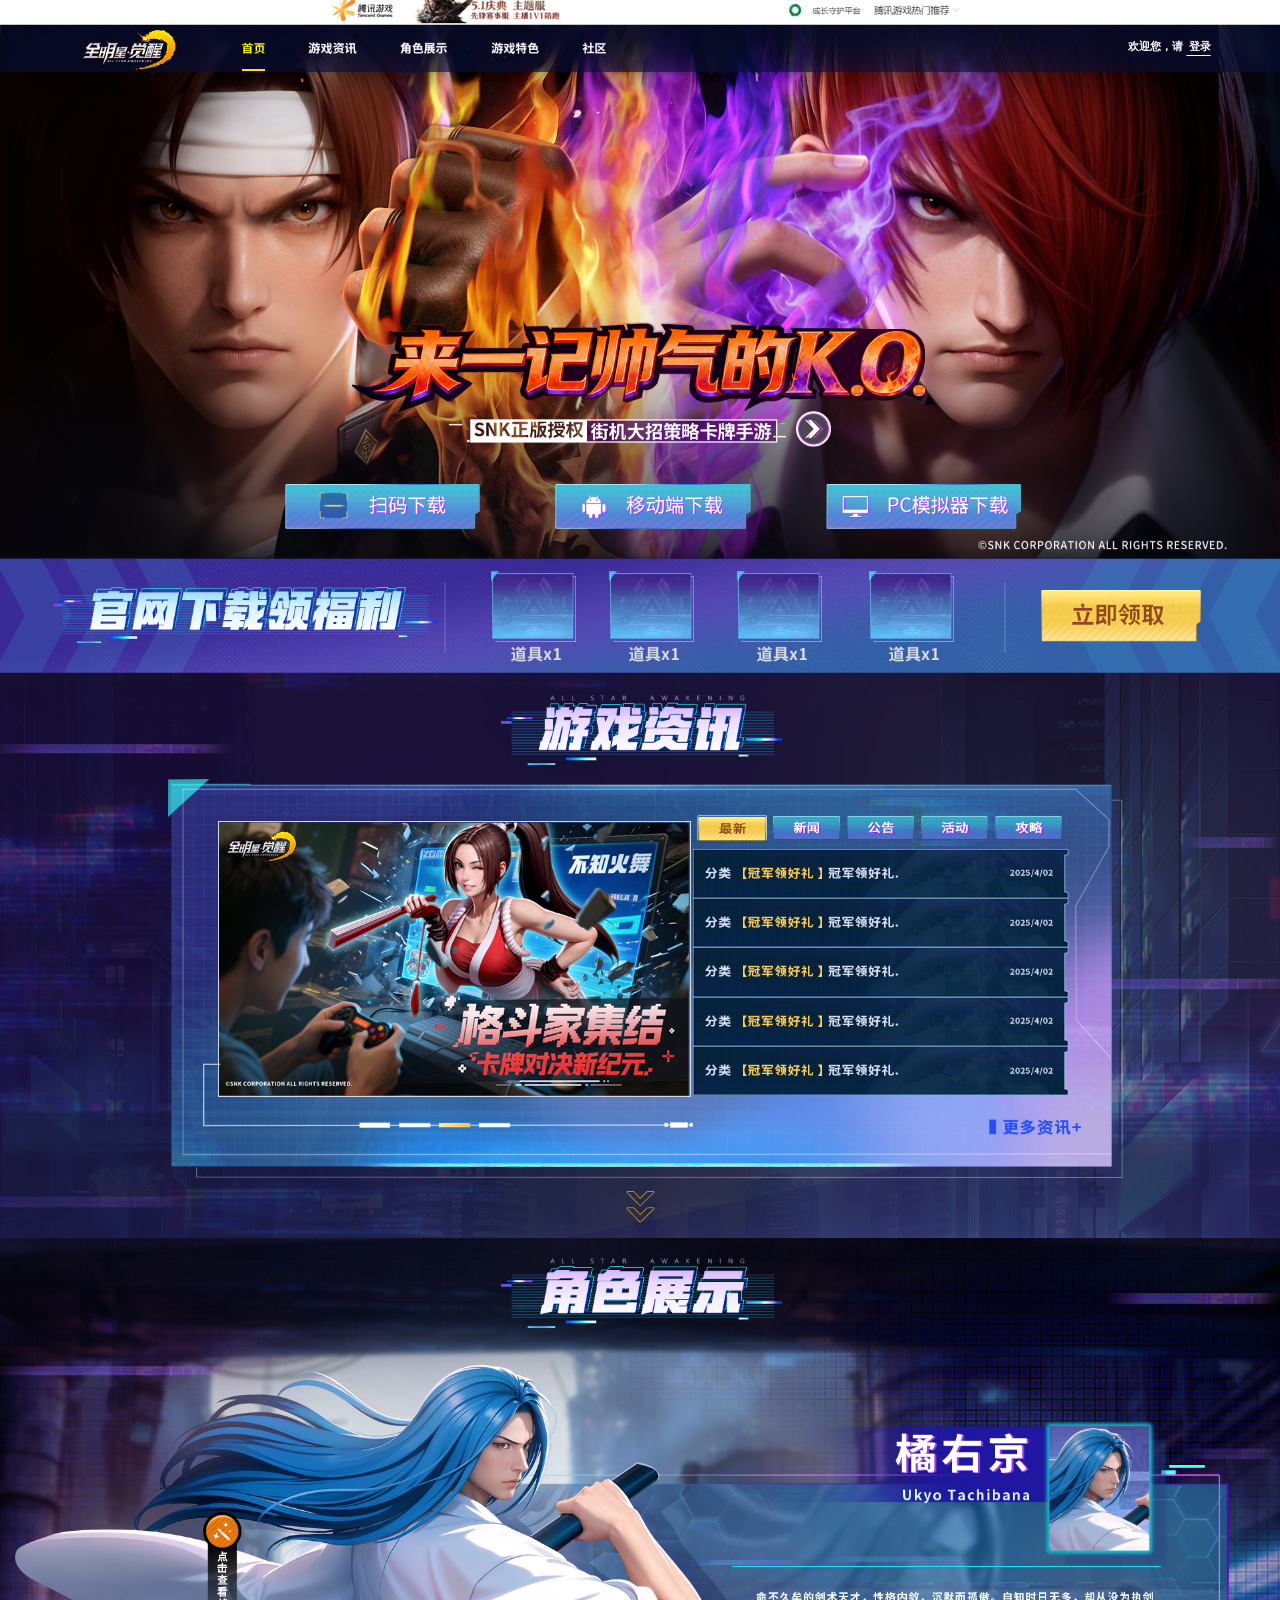
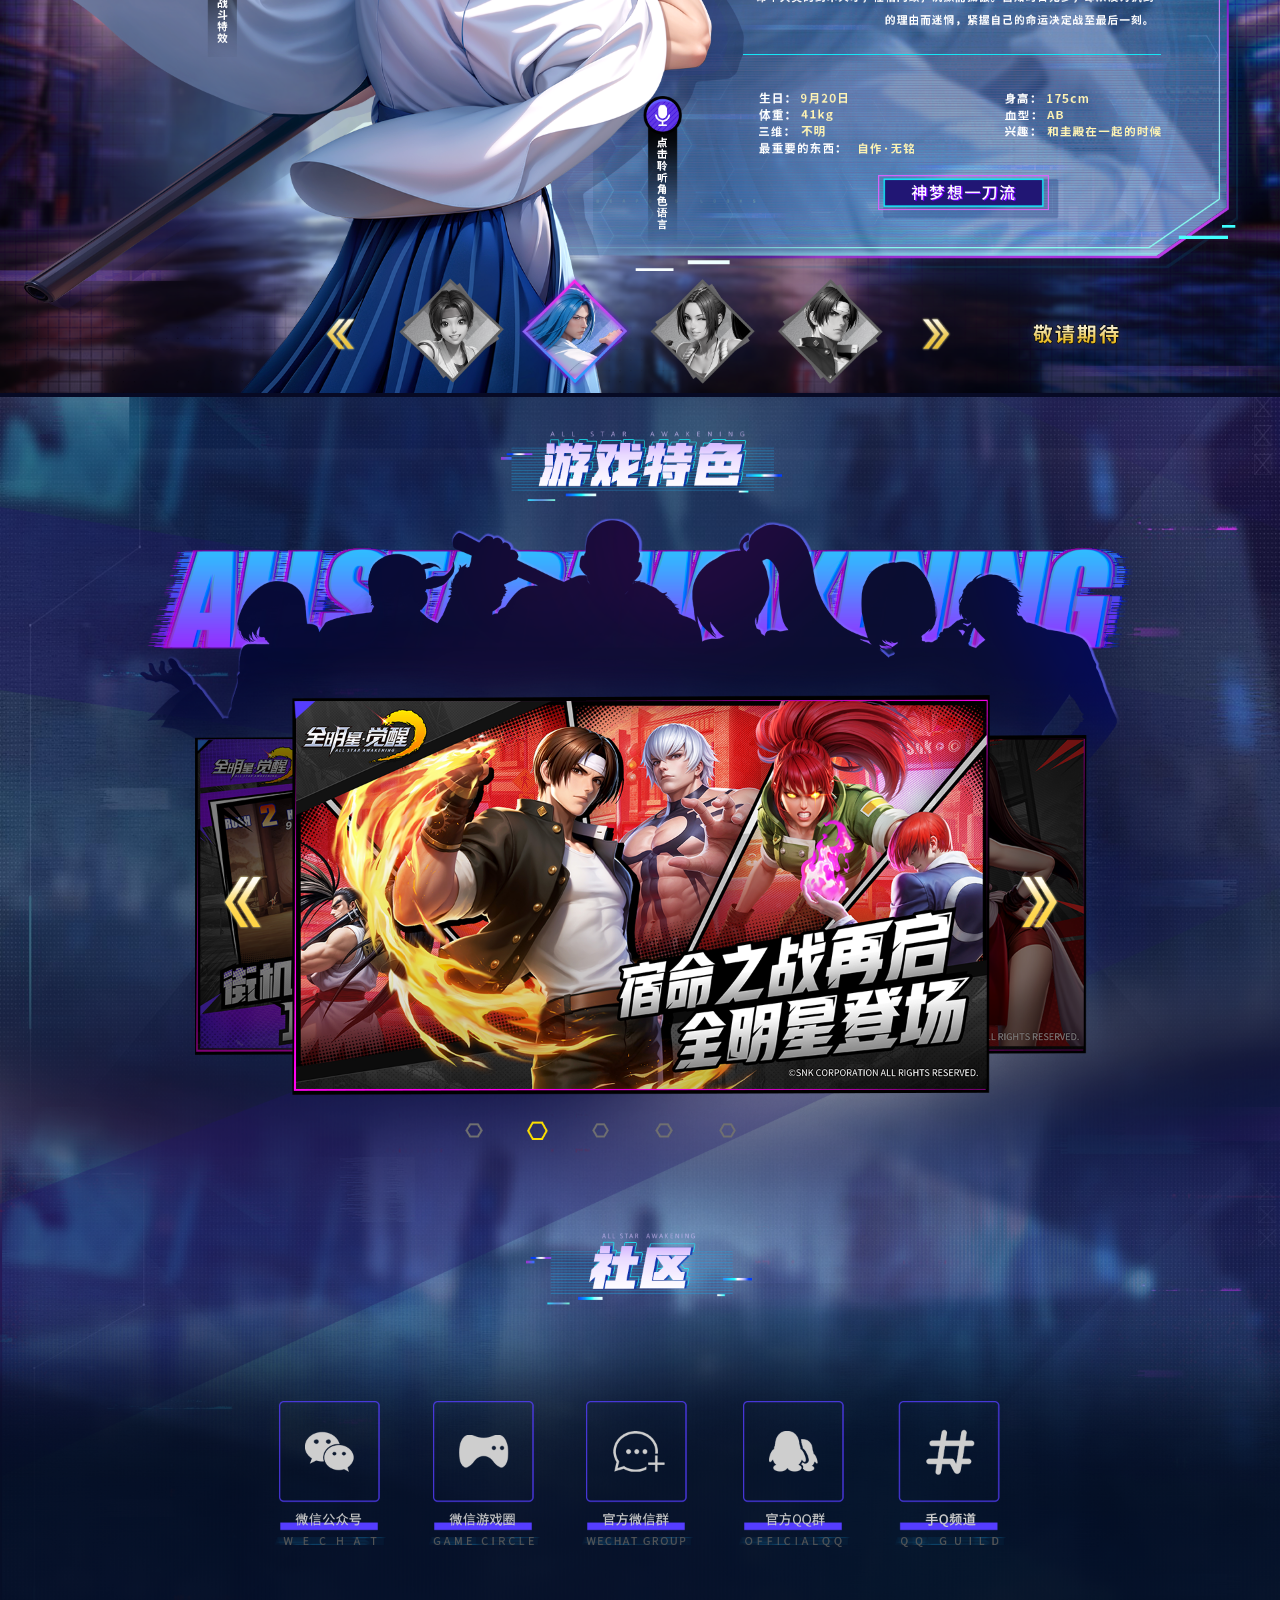
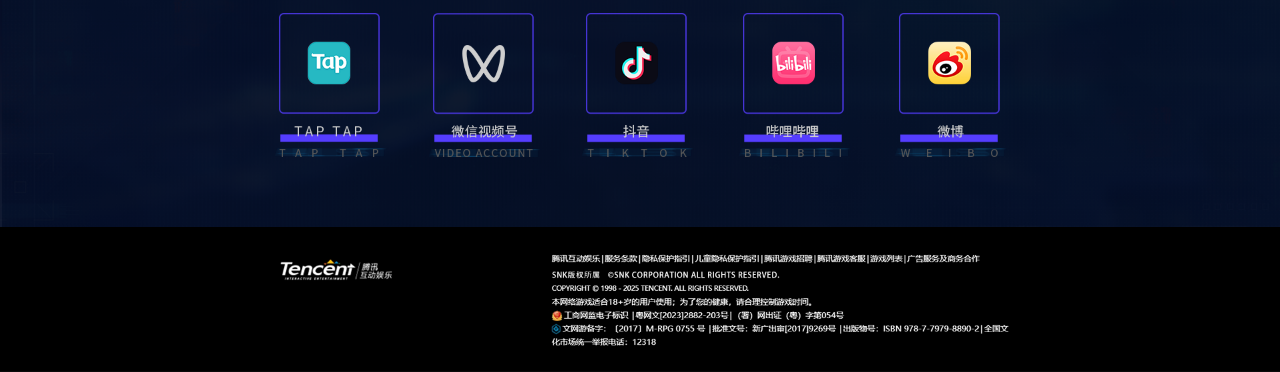
==== commit 0d0a14ed: "三次" ====
--- a/pc/index.html
+++ b/pc/index.html
@@ -12,8 +12,14 @@
 </head>
 <body>
   <main class="page">
-    <img class="canvas" src="../ossweb-img/pc/canvas.png" width="1920" height="5358" alt="">
-    <img class="platform-layer" src="../ossweb-img/pc/footer-canvas.png" width="1920" height="5358" alt="">
+    <div class="canvas-slice canvas-hero" aria-hidden="true"></div>
+    <div class="canvas-slice canvas-info" aria-hidden="true"></div>
+    <div class="canvas-slice canvas-character" aria-hidden="true"></div>
+    <div class="canvas-slice canvas-features" aria-hidden="true"></div>
+    <div class="canvas-slice canvas-community" aria-hidden="true"></div>
+    <div class="canvas-slice canvas-footer" aria-hidden="true"></div>
+    <div class="platform-slice platform-top" aria-hidden="true"></div>
+    <div class="platform-slice platform-footer" aria-hidden="true"></div>
 
     <header class="hero part" id="home" aria-label="全明星觉醒">
       <div class="site-nav">
--- a/css/pc.css
+++ b/css/pc.css
@@ -1,21 +1,47 @@
 @import "reset.css";
 
-html, body { min-width: 960px; background: #070a24; }
+html, body { background: #070a24; }
 html { overflow-x: auto; }
 body { height: auto; min-height: 100%; color: #fff; font-family: "Microsoft YaHei", Arial, sans-serif; }
-.page { position: relative; width: 19.2rem; height: 53.58rem; margin: 0 auto; overflow: hidden; }
+body::after { content: ""; display: block; width: 19.2rem; height: max(0px, calc(100vh - 11.78rem)); margin: 0 auto; background: #000; }
+.page {
+  --home-top: .38rem;
+  --hero-scale: 1;
+  --hero-inverse-scale: 1;
+  --scale-info: 1;
+  --scale-character: 1;
+  --scale-features: 1;
+  --scale-community: 1;
+  --fit-layout: 0;
+  --scroll-layout: 0;
+  --info-news-offset: 1.7rem;
+  position: relative;
+  width: 19.2rem;
+  height: calc(var(--home-top) + 500vh + 2.18rem);
+  margin: 0 auto;
+  overflow: clip;
+}
 .page img { display: block; }
-.canvas, .platform-layer { position: absolute; left: 0; top: 0; width: 19.2rem; height: 53.58rem; }
-.platform-layer { pointer-events: none; }
+.canvas-slice, .platform-slice { position: absolute; left: 0; width: 19.2rem; pointer-events: none; background-size: 19.2rem 53.58rem; background-repeat: no-repeat; }
+.canvas-slice { background-image: url("../ossweb-img/pc/canvas.png"); }
+.platform-slice { background-image: url("../ossweb-img/pc/footer-canvas.png"); }
+.canvas-hero { top: 0; height: 8.4rem; background-position: 0 0; transform: scaleY(var(--hero-scale)); transform-origin: top left; }
+.canvas-info { top: calc(var(--home-top) + 100vh); height: 10.2rem; background-position: 0 -8.4rem; transform: scaleY(var(--scale-info)); transform-origin: top left; }
+.canvas-character { top: calc(var(--home-top) + 200vh); height: 11.3rem; background-position: 0 -18.6rem; transform: scaleY(var(--scale-character)); transform-origin: top left; }
+.canvas-features { top: calc(var(--home-top) + 300vh); height: 11.9rem; background-position: 0 -29.96rem; transform: scaleY(var(--scale-features)); transform-origin: top left; }
+.canvas-community { top: calc(var(--home-top) + 400vh); height: 9.6rem; background-position: 0 -41.8rem; transform: scaleY(var(--scale-community)); transform-origin: top left; }
+.canvas-footer { top: calc(var(--home-top) + 500vh); height: 2.18rem; background-position: 0 -51.4rem; }
+.platform-top { top: 0; height: .38rem; background-position: 0 0; }
+.platform-footer { top: calc(var(--home-top) + 500vh); height: 2.18rem; background-position: 0 -51.4rem; }
 .hero, .downloads, .news, .character, .features, .community, .site-footer { position: absolute; left: 0; width: 19.2rem; }
 .section-title { width: 4.21rem; height: 1.05rem; }
 
-.hero { top: 0; height: 8.4rem; }
-.site-nav { position: absolute; left: 0; top: .38rem; width: 19.2rem; height: .95rem; }
+.hero { top: 0; height: 8.4rem; transform: scaleY(var(--hero-scale)); transform-origin: top left; }
+.site-nav { position: absolute; left: 0; top: .38rem; width: 19.2rem; height: .95rem; transform: scaleY(var(--hero-inverse-scale)); transform-origin: top left; }
 .site-nav .logo { position: absolute; left: 1.21rem; top: -.06rem; width: 1.43rem; height: .77rem; }
 .site-nav nav { position: absolute; left: 3.63rem; top: 0; display: flex; align-items: center; gap: .65rem; height: .69rem; }
 .welcome { position: absolute; right: 1.04rem; top: .21rem; color: #fff; font-size: .16rem; font-weight: 700; line-height: .24rem; }
-.login-label { position: relative; }
+.login-label { position: relative; margin-left: .08rem; }
 .login-underline { position: absolute; right: 0; bottom: -.01rem; width: .37rem; height: .01rem; }
 .hero h1 { position: absolute; left: 5.28rem; top: 4.79rem; width: 8.62rem; height: 1.47rem; }
 .main-title { width: 8.62rem; height: 1.47rem; }
@@ -25,7 +51,7 @@
 .download-options { position: absolute; left: 4.27rem; top: 7.26rem; display: flex; gap: 1.13rem; }
 .download-options img { width: 2.93rem; height: .67rem; }
 
-.downloads { top: 8.4rem; height: 1.7rem; }
+.downloads { top: calc(var(--home-top) + 100vh); height: 1.7rem; transform: scaleY(var(--scale-info)); transform-origin: top left; }
 .gift-title { position: absolute; left: .79rem; top: .41rem; width: 5.77rem; height: .83rem; }
 .gift-list { position: absolute; left: 0; top: 0; width: 19.2rem; height: 1.7rem; }
 .gift-list li { position: absolute; top: .17rem; width: 1.28rem; height: 1.4rem; }
@@ -37,7 +63,7 @@
 .gift-list li img:last-child { position: absolute; left: .3rem; top: 1.12rem; width: .75rem; height: .24rem; }
 .claim { position: absolute; left: 15.62rem; top: .45rem; width: 2.4rem; height: .78rem; }
 
-.news { top: 10.1rem; height: 8.5rem; }
+.news { top: calc(var(--home-top) + 100vh + var(--info-news-offset)); height: 8.5rem; transform: scaleY(var(--scale-info)); transform-origin: top left; }
 .news h2, .character h2, .features h2, .community h2 { position: absolute; left: 7.52rem; top: .33rem; width: 4.21rem; height: 1.05rem; }
 .news-content { position: absolute; left: 2.52rem; top: 1.58rem; width: 14.33rem; height: 5.99rem; }
 .news-frame { position: absolute; left: 0; top: 0; width: 14.33rem; height: 5.99rem; }
@@ -64,7 +90,7 @@
 .news-more { position: absolute; left: 4.37rem; top: 4.55rem; width: 1.38rem; height: .25rem; }
 .news-down { position: absolute; left: 9.39rem; top: 7.77rem; width: .43rem; height: .48rem; }
 
-.character { top: 18.6rem; height: 11.3rem; }
+.character { top: calc(var(--home-top) + 200vh); height: 11.3rem; transform: scaleY(var(--scale-character)); transform-origin: top left; overflow: clip; }
 .character h2 { top: .27rem; }
 .character-frame { position: absolute; left: 6.79rem; top: 3.38rem; width: 11.78rem; height: 6.08rem; }
 .character-art { position: absolute; left: .22rem; top: 1.87rem; width: 10.94rem; height: 9.49rem; }
@@ -112,7 +138,7 @@
 .character-picker img:nth-child(6) { left: 13.81rem; top: 10.15rem; }
 .character-picker .coming { left: 15.39rem; top: 10.15rem; width: 1.5rem; height: .51rem; }
 
-.features { top: 29.9rem; height: 11.9rem; }
+.features { top: calc(var(--home-top) + 300vh); height: 11.9rem; transform: scaleY(var(--scale-features)); transform-origin: top left; overflow: clip; }
 .feature-decor { position: absolute; left: 0; top: -1.78rem; width: 19.2rem; height: 11.91rem; }
 .features h2 { z-index: 2; top: .5rem; }
 .feature-gallery { position: absolute; left: 0; top: 0; width: 19.2rem; height: 9.8rem; }
@@ -127,7 +153,7 @@
 .feature-dots img { width: .26rem; height: .23rem; transition: width .18s ease, height .18s ease, transform .18s ease; }
 .feature-dots img.is-active { width: .32rem; height: .28rem; }
 
-.community { top: 41.8rem; height: 9.6rem; }
+.community { top: calc(var(--home-top) + 400vh); height: 9.6rem; transform: scaleY(var(--scale-community)); transform-origin: top left; overflow: clip; }
 .community-bg { position: absolute; left: 0; top: 1.44rem; width: 19.2rem; height: 8.48rem; }
 .community h2 { left: 7.89rem; top: .69rem; width: 3.39rem; height: 1.09rem; }
 .community .section-title { width: 3.39rem; height: 1.09rem; }
@@ -145,7 +171,7 @@
 .social-list li:nth-child(10) { left: 13.43rem; top: 6.39rem; }
 .social-list img { width: 1.68rem; height: auto; }
 
-.site-footer { top: 51.4rem; height: 2.18rem; }
+.site-footer { top: calc(var(--home-top) + 500vh); height: 2.18rem; }
 .footer-logo, .footer-copy { position: absolute; left: -9999px; }
 .footer-links-fallback, .site-footer #afooter { position: absolute; z-index: 2; left: 8.2rem; top: .42rem; height: .24rem; color: transparent; font: .12rem/.22rem "Microsoft YaHei", sans-serif; white-space: nowrap; }
 .footer-links-fallback { display: flex; }
@@ -167,7 +193,7 @@
 .hit, .news-tab-actions button, .news-pages button, .feature-dot-actions button, .social-actions button, .row-hit { position: absolute; z-index: 5; padding: 0; border: 0; background: transparent; cursor: pointer; }
 .hover-visual { transform-origin: center center; }
 .feature-dots img.hover-visual { transition: width .18s ease, height .18s ease; }
-.hover-visual.is-hovered, .login-label:hover, .dialog button:hover img { transform: scale(1.025); }
+.hover-visual.is-hovered, .dialog button:hover img { transform: scale(1.025); }
 button:focus-visible, .site-nav a:focus-visible { outline: .02rem solid #ffe151; outline-offset: .03rem; }
 .site-nav nav a { display: flex; align-items: center; justify-content: center; height: .69rem; flex: none; }
 .site-nav nav a:nth-child(1) img { width: .34rem; height: .18rem; }
@@ -178,7 +204,7 @@
 .site-nav nav a img { transition: filter .18s ease; }
 .site-nav nav a.is-active img { filter: brightness(0) saturate(100%) invert(81%) sepia(93%) saturate(990%) hue-rotate(357deg) brightness(103%) contrast(104%); }
 .nav-indicator { position: absolute; left: 0; bottom: 0; width: .34rem; height: .04rem; background: #ffe000; transition: left .28s ease; pointer-events: none; }
-.login-label, .dialog button img { transform-origin: center center; }
+.dialog button img { transform-origin: center center; }
 .text-action { padding: 0; border: 0; background: none; color: inherit; font-weight: inherit; cursor: pointer; }
 .play-hit { left: 11.94rem; top: 6.17rem; width: .53rem; height: .54rem; border-radius: 50%; }
 .download-hit { top: 7.26rem; width: 2.93rem; height: .67rem; }
@@ -251,4 +277,32 @@
 .super-player { width: 100%; height: 100%; }
 .video-close { right: -.52rem; top: -.48rem; width: .44rem; height: .44rem; font-size: .4rem !important; line-height: .44rem; }
 .video-status { position: absolute; left: 0; right: 0; top: 45%; font-size: .2rem; text-align: center; pointer-events: none; }
-@media (prefers-reduced-motion: reduce) { .part *, .feature-gallery img, .nav-indicator { animation: none !important; transition: none !important; } }
+@media (prefers-reduced-motion: reduce) { html { scroll-behavior: auto; } .part *, .feature-gallery img, .nav-indicator { animation: none !important; transition: none !important; } }
+
+@media (min-width: 1200px) and (max-width: 1919px) and (min-aspect-ratio: 3/2) {
+  .page { --fit-layout: 1; }
+  .canvas-hero { left: var(--hero-bg-inset); transform: scale(var(--hero-bg-scale)); }
+  .hero, .site-nav { transform: none; }
+  .downloads, .news { left: var(--fit-inset-info); transform: scale(var(--fit-scale-info)); }
+  .downloads { top: calc(var(--home-top) + 100vh + var(--fit-offset-info)); }
+  .news { top: calc(var(--home-top) + 100vh + var(--fit-offset-info) + var(--info-news-offset)); }
+  .character { left: var(--fit-inset-character); top: calc(var(--home-top) + 200vh + var(--fit-offset-character)); transform: scale(var(--fit-scale-character)); }
+  .features { left: var(--fit-inset-features); top: calc(var(--home-top) + 300vh + var(--fit-offset-features)); transform: scale(var(--fit-scale-features)); }
+  .community { left: var(--fit-inset-community); top: calc(var(--home-top) + 400vh + var(--fit-offset-community)); transform: scale(var(--fit-scale-community)); }
+}
+
+@media (max-width: 1199px), (max-aspect-ratio: 3/2) {
+  body::after { height: 0; }
+  .page { --scroll-layout: 1; height: 53.58rem; }
+  .canvas-hero, .hero, .site-nav,
+  .canvas-info, .downloads, .news,
+  .canvas-character, .character,
+  .canvas-features, .features,
+  .canvas-community, .community { transform: none; }
+  .canvas-info, .downloads { top: 8.4rem; }
+  .news { top: 10.1rem; }
+  .canvas-character, .character { top: 18.6rem; }
+  .canvas-features, .features { top: 29.96rem; }
+  .canvas-community, .community { top: 41.8rem; }
+  .canvas-footer, .platform-footer, .site-footer { top: 51.4rem; }
+}
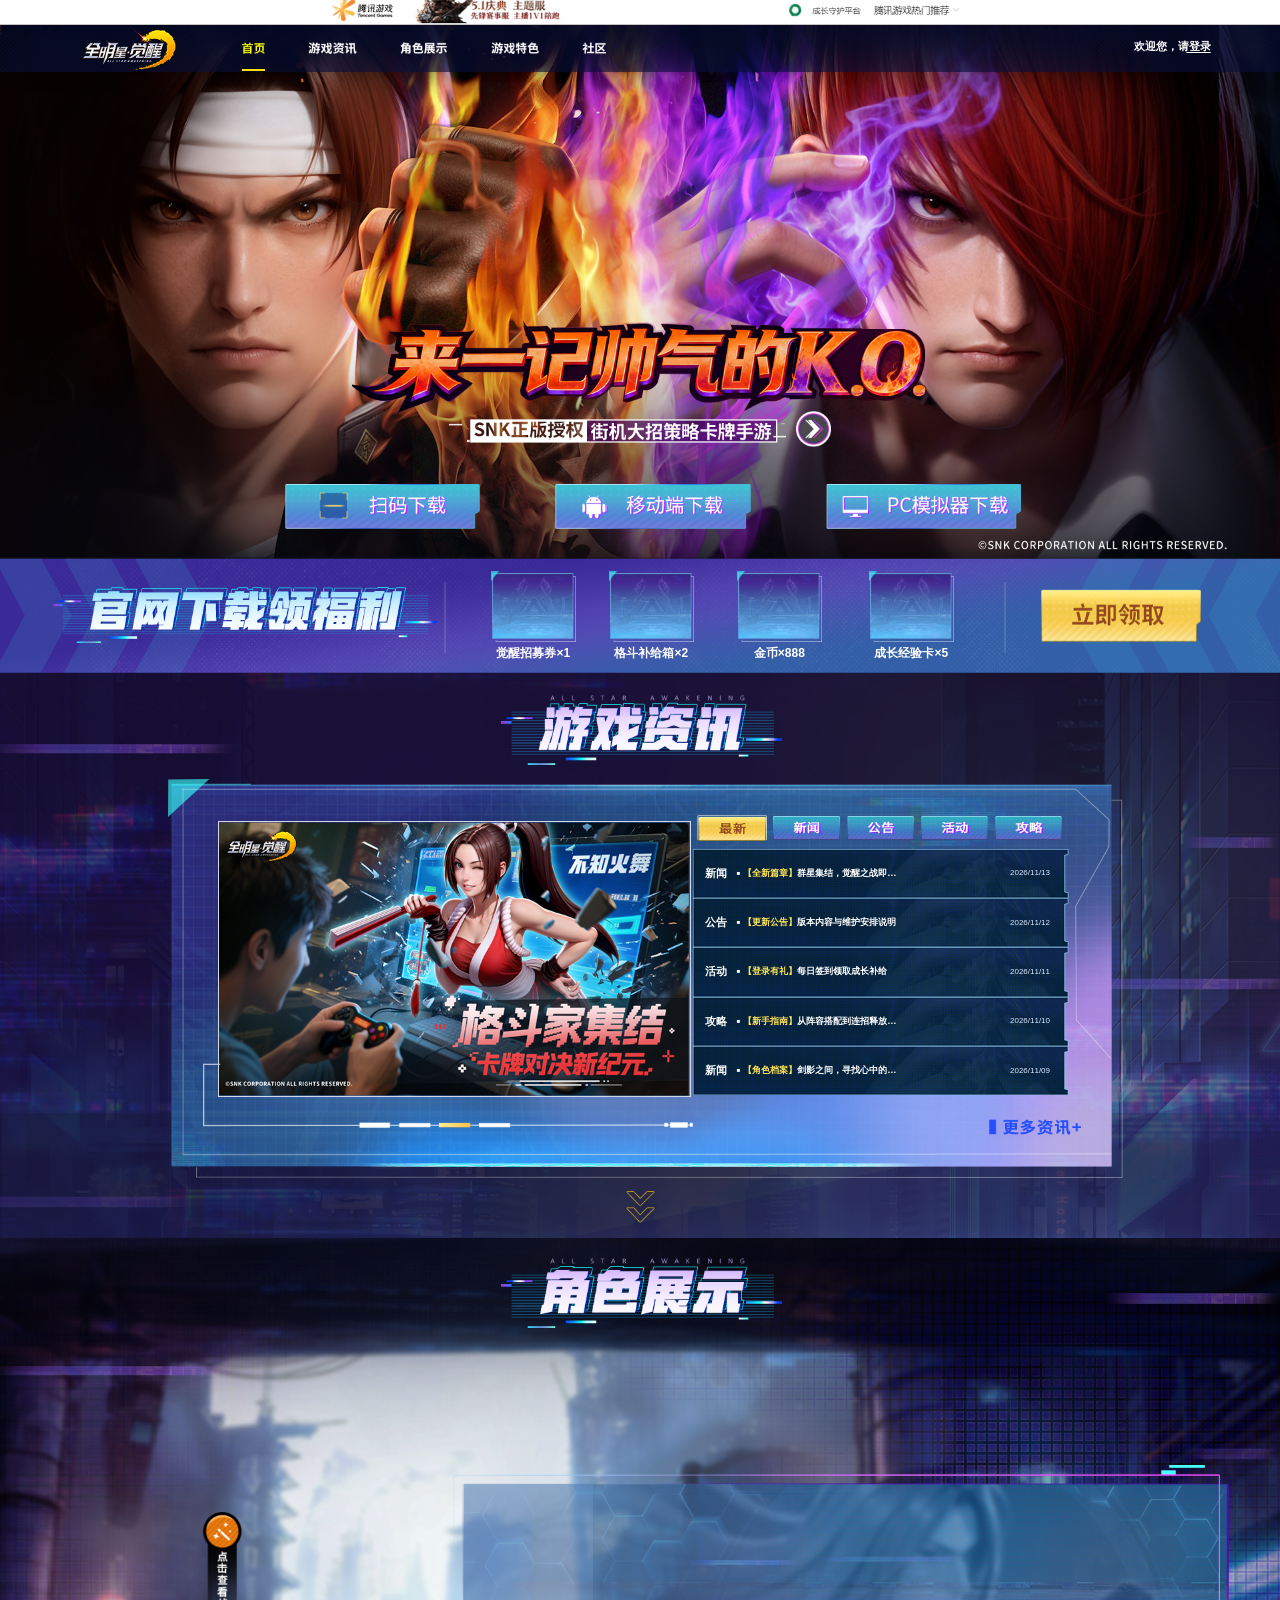
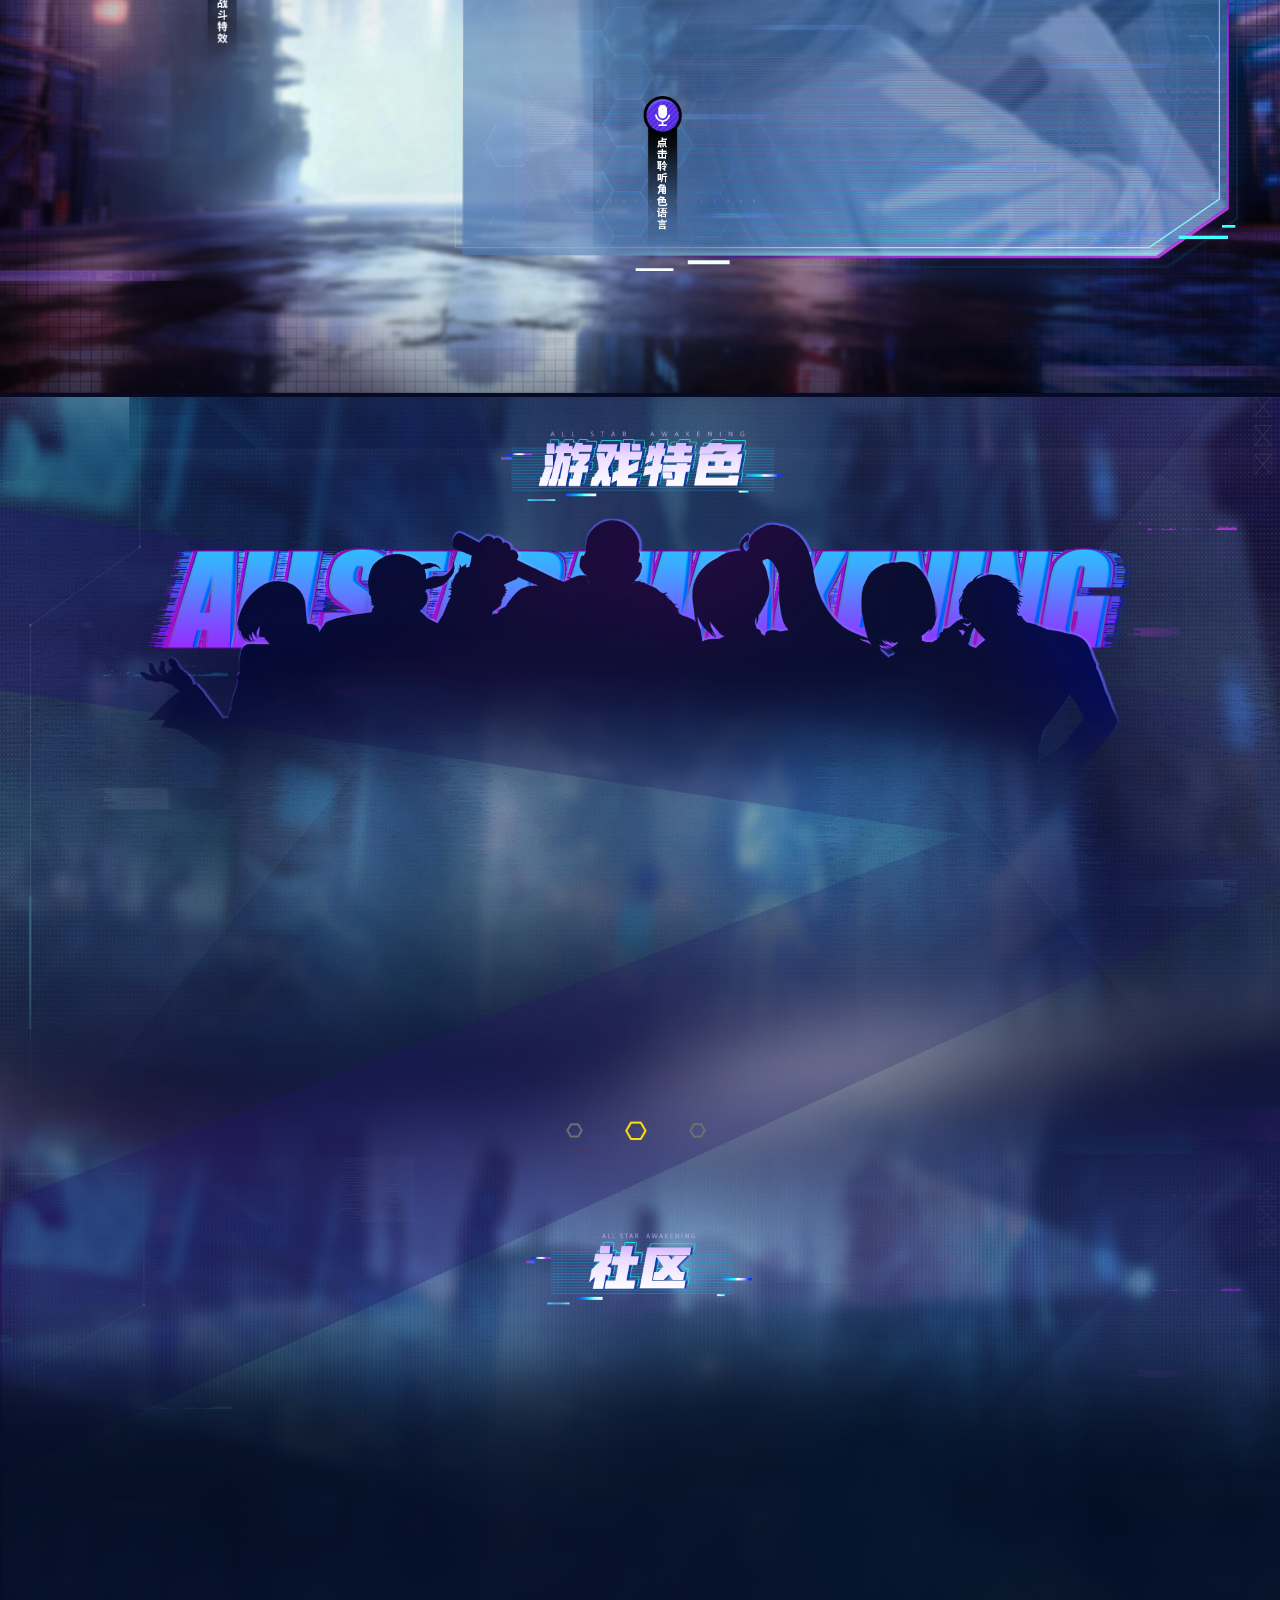
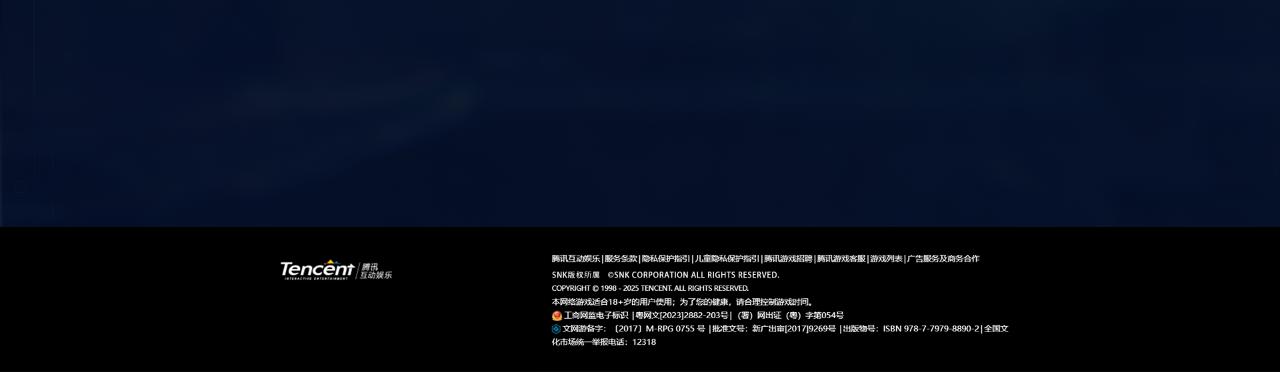
==== commit 464025b1: "四次" ====
--- a/pc/index.html
+++ b/pc/index.html
@@ -1,5 +1,5 @@
 <!doctype html>
-<html lang="zh-CN">
+<html lang="zh-CN" data-platform="pc">
 <head>
   <meta charset="utf-8">
   <meta name="viewport" content="width=device-width,initial-scale=1">
@@ -7,6 +7,11 @@
   <meta name="keywords" content="全明星觉醒,游戏资讯,角色展示,游戏特色">
   <title>全明星觉醒官方网站 - 腾讯游戏</title>
   <!-- 页面设计：项目设计稿 | 页面制作：前端还原 | 创建：2026-11-05 -->
+  <script>
+    if (/Android|webOS|iPhone|iPad|iPod|BlackBerry|IEMobile|Opera Mini/i.test(navigator.userAgent)) {
+      location.replace('../index.html' + location.search + location.hash)
+    }
+  </script>
   <link rel="stylesheet" href="../css/pc.css">
   <link rel="stylesheet" href="../css/animation.css">
 </head>
@@ -32,38 +37,38 @@
           <a href="#community" data-track="nav_community" aria-label="社区"><img src="../ossweb-img/pc/nav-community.png" width="36" height="18" alt="社区"></a>
           <span class="nav-indicator" aria-hidden="true"></span>
         </nav>
-        <span class="welcome">欢迎您，请<button class="login-label text-action" type="button" data-action="login" data-track="login_open">登录<img class="login-underline" src="../ossweb-img/pc/login-underline.png" width="37" height="1" alt=""></button></span>
+        <span class="welcome">欢迎您，请<a href="#" class="login-label text-action" data-action="login" data-track="login_open">登录<img class="login-underline" src="../ossweb-img/pc/login-underline.png" width="37" height="1" alt=""></a></span>
       </div>
       <h1><img class="main-title" src="../ossweb-img/pc/main-title.png" width="862" height="147" alt="来一记帅气的K.O."></h1>
       <img class="subtitle" src="../ossweb-img/pc/subtitle.png" width="506" height="36" alt="街机大招策略卡牌手游">
       <img class="play" src="../ossweb-img/pc/play.png" width="53" height="54" alt="宣传片播放图标">
-      <button class="hit play-hit" type="button" aria-label="播放宣传片" data-action="video" data-track="video_open"></button>
+      <a href="#" class="hit play-hit" aria-label="播放宣传片" data-action="video" data-track="video_open"></a>
       <img class="down-arrow" src="../ossweb-img/pc/down-arrow.png" width="43" height="48" alt="">
-      <div class="download-options">
+      <div class="download-options toTopSmall delay1">
         <img src="../ossweb-img/pc/download-qr.png" width="293" height="67" alt="扫码下载">
         <img src="../ossweb-img/pc/download-android.png" width="293" height="67" alt="移动端下载">
         <img src="../ossweb-img/pc/download-pc.png" width="293" height="67" alt="PC模拟器下载">
       </div>
-      <button class="hit download-hit download-qr-hit" type="button" aria-label="扫码下载" data-action="download-qr" data-track="download_qr"></button>
-      <button class="hit download-hit download-android-hit" type="button" aria-label="安卓版下载" data-action="download-android" data-track="download_android"></button>
-      <button class="hit download-hit download-pc-hit" type="button" aria-label="PC模拟器下载" data-action="download-pc" data-track="download_pc"></button>
+      <a href="#" class="hit download-hit download-qr-hit" aria-label="扫码下载" data-action="download-qr" data-track="download_qr"></a>
+      <a href="#" class="hit download-hit download-android-hit" aria-label="安卓版下载" data-action="download-android" data-track="download_android"></a>
+      <a href="#" class="hit download-hit download-pc-hit" aria-label="PC模拟器下载" data-action="download-pc" data-track="download_pc"></a>
     </header>
 
     <section class="downloads part" aria-label="官网下载领福利">
       <h2><img class="gift-title" src="../ossweb-img/pc/gift-title.png" width="577" height="83" alt="官网下载领福利"></h2>
-      <ul class="gift-list">
-        <li><img src="../ossweb-img/pc/gift-item.png" width="128" height="106" alt="游戏道具"><img src="../ossweb-img/pc/item-count.png" width="75" height="24" alt="道具x1"></li>
-        <li><img src="../ossweb-img/pc/gift-item.png" width="128" height="106" alt="游戏道具"><img src="../ossweb-img/pc/item-count.png" width="75" height="24" alt="道具x1"></li>
-        <li><img src="../ossweb-img/pc/gift-item.png" width="128" height="106" alt="游戏道具"><img src="../ossweb-img/pc/item-count.png" width="75" height="24" alt="道具x1"></li>
-        <li><img src="../ossweb-img/pc/gift-item.png" width="128" height="106" alt="游戏道具"><img src="../ossweb-img/pc/item-count.png" width="75" height="24" alt="道具x1"></li>
+      <ul class="gift-list toTopSmall delay1">
+        <li><img src="../ossweb-img/pc/gift-item.png" width="128" height="106" alt="游戏道具"><span class="item-count api-text" data-content="giftItems.0.label"></span></li>
+        <li><img src="../ossweb-img/pc/gift-item.png" width="128" height="106" alt="游戏道具"><span class="item-count api-text" data-content="giftItems.1.label"></span></li>
+        <li><img src="../ossweb-img/pc/gift-item.png" width="128" height="106" alt="游戏道具"><span class="item-count api-text" data-content="giftItems.2.label"></span></li>
+        <li><img src="../ossweb-img/pc/gift-item.png" width="128" height="106" alt="游戏道具"><span class="item-count api-text" data-content="giftItems.3.label"></span></li>
       </ul>
       <img class="claim" src="../ossweb-img/pc/claim.png" width="240" height="78" alt="立即领取">
-      <button class="hit claim-hit" type="button" aria-label="立即领取" data-action="login" data-track="claim"></button>
+      <a href="#" class="hit claim-hit" aria-label="立即领取" data-action="login" data-track="claim"></a>
     </section>
 
     <section class="news part" id="news" aria-label="游戏资讯">
       <h2><img class="section-title toTopSmall" src="../ossweb-img/pc/news-title.png" width="421" height="105" alt="游戏资讯"></h2>
-      <div class="news-content">
+      <div class="news-content toTopSmall delay1">
         <img class="news-frame" src="../ossweb-img/pc/news-frame.png" width="1433" height="599" alt="">
         <div class="news-feature">
           <div class="news-carousel" aria-label="游戏资讯海报轮播，第3张，共4张">
@@ -77,7 +82,7 @@
             </div>
           </div>
           <img class="feature-pagination" src="../ossweb-img/pc/news-pagination.png" width="735" height="98" alt="">
-          <div class="news-pages" aria-label="资讯海报分页"><button type="button" aria-label="第1张资讯海报" data-page="0" data-track="news_page_1"></button><button type="button" aria-label="第2张资讯海报" data-page="1" data-track="news_page_2"></button><button type="button" class="is-active" aria-label="第3张资讯海报" aria-current="true" data-page="2" data-track="news_page_3"></button><button type="button" aria-label="第4张资讯海报" data-page="3" data-track="news_page_4"></button><span class="news-active-bar" aria-hidden="true"></span></div>
+          <div class="news-pages" aria-label="资讯海报分页"><a href="#" aria-label="第1张资讯海报" data-page="0" data-track="news_page_1"></a><a href="#" aria-label="第2张资讯海报" data-page="1" data-track="news_page_2"></a><a href="#" class="is-active" aria-label="第3张资讯海报" aria-current="true" data-page="2" data-track="news_page_3"></a><a href="#" aria-label="第4张资讯海报" data-page="3" data-track="news_page_4"></a><span class="news-active-bar" aria-hidden="true"></span></div>
         </div>
         <div class="news-panel">
           <div class="news-tabs" aria-label="资讯分类">
@@ -87,17 +92,17 @@
             <img src="../ossweb-img/pc/tab-event.png" width="101" height="36" alt="活动">
             <img src="../ossweb-img/pc/tab-guide.png" width="101" height="36" alt="攻略">
           </div>
-          <div class="news-tab-actions" role="tablist" aria-label="资讯分类"><button class="is-active" type="button" role="tab" aria-selected="true" aria-label="最新" data-tab="latest" data-track="news_tab_latest"></button><button type="button" role="tab" aria-selected="false" aria-label="新闻" data-tab="news" data-track="news_tab_news"></button><button type="button" role="tab" aria-selected="false" aria-label="公告" data-tab="notice" data-track="news_tab_notice"></button><button type="button" role="tab" aria-selected="false" aria-label="活动" data-tab="event" data-track="news_tab_event"></button><button type="button" role="tab" aria-selected="false" aria-label="攻略" data-tab="guide" data-track="news_tab_guide"></button></div>
+          <div class="news-tab-actions" role="tablist" aria-label="资讯分类"><a href="#" class="is-active" role="tab" aria-selected="true" aria-label="最新" data-tab="latest" data-track="news_tab_latest"></a><a href="#" role="tab" aria-selected="false" aria-label="新闻" data-tab="news" data-track="news_tab_news"></a><a href="#" role="tab" aria-selected="false" aria-label="公告" data-tab="notice" data-track="news_tab_notice"></a><a href="#" role="tab" aria-selected="false" aria-label="活动" data-tab="event" data-track="news_tab_event"></a><a href="#" role="tab" aria-selected="false" aria-label="攻略" data-tab="guide" data-track="news_tab_guide"></a></div>
           <ul class="news-list">
-            <li><img class="row-bg" src="../ossweb-img/pc/news-row.png" width="564" height="74" alt=""><img class="category" src="../ossweb-img/pc/category.png" width="38" height="18" alt="分类"><img class="news-text" src="../ossweb-img/pc/news-text.png" width="232" height="18" alt="冠军领好礼"><img class="date" src="../ossweb-img/pc/news-date.png" width="65" height="12" alt="2025/4/02"><button class="row-hit" type="button" aria-label="查看冠军领好礼资讯1" data-action="news-item" data-track="news_item_1"></button></li>
-            <li><img class="row-bg" src="../ossweb-img/pc/news-row.png" width="564" height="74" alt=""><img class="category" src="../ossweb-img/pc/category.png" width="38" height="18" alt="分类"><img class="news-text" src="../ossweb-img/pc/news-text.png" width="232" height="18" alt="冠军领好礼"><img class="date" src="../ossweb-img/pc/news-date.png" width="65" height="12" alt="2025/4/02"><button class="row-hit" type="button" aria-label="查看冠军领好礼资讯2" data-action="news-item" data-track="news_item_2"></button></li>
-            <li><img class="row-bg" src="../ossweb-img/pc/news-row.png" width="564" height="74" alt=""><img class="category" src="../ossweb-img/pc/category.png" width="38" height="18" alt="分类"><img class="news-text" src="../ossweb-img/pc/news-text.png" width="232" height="18" alt="冠军领好礼"><img class="date" src="../ossweb-img/pc/news-date.png" width="65" height="12" alt="2025/4/02"><button class="row-hit" type="button" aria-label="查看冠军领好礼资讯3" data-action="news-item" data-track="news_item_3"></button></li>
-            <li><img class="row-bg" src="../ossweb-img/pc/news-row.png" width="564" height="74" alt=""><img class="category" src="../ossweb-img/pc/category.png" width="38" height="18" alt="分类"><img class="news-text" src="../ossweb-img/pc/news-text.png" width="232" height="18" alt="冠军领好礼"><img class="date" src="../ossweb-img/pc/news-date.png" width="65" height="12" alt="2025/4/02"><button class="row-hit" type="button" aria-label="查看冠军领好礼资讯4" data-action="news-item" data-track="news_item_4"></button></li>
-            <li><img class="row-bg" src="../ossweb-img/pc/news-row.png" width="564" height="74" alt=""><img class="category" src="../ossweb-img/pc/category.png" width="38" height="18" alt="分类"><img class="news-text" src="../ossweb-img/pc/news-text.png" width="232" height="18" alt="冠军领好礼"><img class="date" src="../ossweb-img/pc/news-date.png" width="65" height="12" alt="2025/4/02"><button class="row-hit" type="button" aria-label="查看冠军领好礼资讯5" data-action="news-item" data-track="news_item_5"></button></li>
+            <li><img class="row-bg" src="../ossweb-img/pc/news-row.png" width="564" height="74" alt=""><span class="category api-text" data-content="news.items.0.category"></span><span class="news-text"><span class="news-separator" aria-hidden="true">■</span><span class="news-tag api-text" data-content="news.items.0.tag"></span><span class="news-title-text api-text" data-content="news.items.0.title"></span></span><span class="date api-text" data-content="news.items.0.date"></span><a href="#" class="row-hit" aria-label="查看第1条资讯" data-action="news-item" data-track="news_item_1"></a></li>
+            <li><img class="row-bg" src="../ossweb-img/pc/news-row.png" width="564" height="74" alt=""><span class="category api-text" data-content="news.items.1.category"></span><span class="news-text"><span class="news-separator" aria-hidden="true">■</span><span class="news-tag api-text" data-content="news.items.1.tag"></span><span class="news-title-text api-text" data-content="news.items.1.title"></span></span><span class="date api-text" data-content="news.items.1.date"></span><a href="#" class="row-hit" aria-label="查看第2条资讯" data-action="news-item" data-track="news_item_2"></a></li>
+            <li><img class="row-bg" src="../ossweb-img/pc/news-row.png" width="564" height="74" alt=""><span class="category api-text" data-content="news.items.2.category"></span><span class="news-text"><span class="news-separator" aria-hidden="true">■</span><span class="news-tag api-text" data-content="news.items.2.tag"></span><span class="news-title-text api-text" data-content="news.items.2.title"></span></span><span class="date api-text" data-content="news.items.2.date"></span><a href="#" class="row-hit" aria-label="查看第3条资讯" data-action="news-item" data-track="news_item_3"></a></li>
+            <li><img class="row-bg" src="../ossweb-img/pc/news-row.png" width="564" height="74" alt=""><span class="category api-text" data-content="news.items.3.category"></span><span class="news-text"><span class="news-separator" aria-hidden="true">■</span><span class="news-tag api-text" data-content="news.items.3.tag"></span><span class="news-title-text api-text" data-content="news.items.3.title"></span></span><span class="date api-text" data-content="news.items.3.date"></span><a href="#" class="row-hit" aria-label="查看第4条资讯" data-action="news-item" data-track="news_item_4"></a></li>
+            <li><img class="row-bg" src="../ossweb-img/pc/news-row.png" width="564" height="74" alt=""><span class="category api-text" data-content="news.items.4.category"></span><span class="news-text"><span class="news-separator" aria-hidden="true">■</span><span class="news-tag api-text" data-content="news.items.4.tag"></span><span class="news-title-text api-text" data-content="news.items.4.title"></span></span><span class="date api-text" data-content="news.items.4.date"></span><a href="#" class="row-hit" aria-label="查看第5条资讯" data-action="news-item" data-track="news_item_5"></a></li>
           </ul>
           <p class="news-empty" hidden>暂无相关资讯</p>
           <img class="news-more" src="../ossweb-img/pc/news-more.png" width="138" height="25" alt="更多资讯">
-          <button class="hit news-more-hit" type="button" aria-label="更多资讯" data-action="more-news" data-track="news_more"></button>
+          <a href="#" class="hit news-more-hit" aria-label="更多资讯" data-action="more-news" data-track="news_more"></a>
         </div>
       </div>
       <img class="news-down" src="../ossweb-img/pc/down-arrow.png" width="43" height="48" alt="">
@@ -106,63 +111,66 @@
     <section class="character part" id="character" aria-label="角色展示">
       <h2><img class="section-title toTopSmall" src="../ossweb-img/pc/character-title.png" width="421" height="105" alt="角色展示"></h2>
       <img class="character-frame" src="../ossweb-img/pc/character-frame.png" width="1178" height="608" alt="">
-      <img class="character-art" src="../ossweb-img/pc/character-art.png" width="1094" height="949" alt="橘右京角色立绘">
+      <img class="character-art toRightSmall" src="../ossweb-img/pc/character-art.png" width="1094" height="949" alt="橘右京角色立绘">
       <img class="effect" src="../ossweb-img/pc/effect.png" width="59" height="218" alt="查看战斗特效">
       <img class="voice" src="../ossweb-img/pc/voice.png" width="59" height="218" alt="聆听角色语言">
-      <button class="hit effect-hit" type="button" aria-label="查看战斗特效" data-action="effect" data-track="character_effect"></button>
-      <button class="hit voice-hit" type="button" aria-label="聆听角色语言" data-action="voice" data-track="character_voice"></button>
-      <div class="character-info">
+      <a href="#" class="hit effect-hit" aria-label="查看战斗特效" data-action="effect" data-video-id="m3093w4tk4a" data-track="character_effect"></a>
+      <a href="#" class="hit voice-hit" aria-label="聆听角色语言" data-action="voice" data-video-id="m3093w4tk4a" data-track="character_voice"></a>
+      <div class="character-info toTopSmall delay1">
         <img class="character-card" src="../ossweb-img/pc/character-card.png" width="637" height="220" alt="橘右京头像">
-        <img class="nameplate" src="../ossweb-img/pc/nameplate.png" width="200" height="105" alt="橘右京">
-        <img class="description" src="../ossweb-img/pc/character-desc.png" width="595" height="52" alt="命不久矣的剑术天才，性格内敛，沉默而孤傲。自知时日无多，却从没为执剑的理由而迷惘，紧握自己的命运决定战至最后一刻。">
+        <span class="nameplate api-text" data-content="character.name"></span>
+        <span class="english-name api-text" data-content="character.englishName"></span>
+        <img class="character-text-bg" src="../ossweb-img/pc/character-text-bg.png" width="1114" height="133" alt="">
+        <p class="description api-text" data-content="character.description"></p>
         <dl class="facts">
-          <div><dt><img src="../ossweb-img/pc/birth-label.png" width="45" height="18" alt="生日"></dt><dd><img src="../ossweb-img/pc/birth-gold.png" width="69" height="16" alt="9月20日"></dd></div>
-          <div><dt><img src="../ossweb-img/pc/weight-label.png" width="45" height="17" alt="体重"></dt><dd><img src="../ossweb-img/pc/weight-gold.png" width="47" height="19" alt="41kg"></dd></div>
-          <div><dt><img src="../ossweb-img/pc/size-label.png" width="44" height="17" alt="三维"></dt><dd><img src="../ossweb-img/pc/size-gold.png" width="36" height="16" alt="不明"></dd></div>
-          <div><dt><img src="../ossweb-img/pc/important-label.png" width="121" height="18" alt="最重要的东西"></dt><dd><img src="../ossweb-img/pc/important-gold.png" width="83" height="17" alt="自作·无铭"></dd></div>
-          <div><dt><img src="../ossweb-img/pc/height-label.png" width="44" height="17" alt="身高"></dt><dd><img src="../ossweb-img/pc/height-gold.png" width="61" height="13" alt="175cm"></dd></div>
-          <div><dt><img src="../ossweb-img/pc/blood-label.png" width="45" height="16" alt="血型"></dt><dd><img src="../ossweb-img/pc/blood-gold.png" width="24" height="13" alt="AB"></dd></div>
-          <div><dt><img src="../ossweb-img/pc/interest-label.png" width="44" height="17" alt="兴趣"></dt><dd><img src="../ossweb-img/pc/interest-gold.png" width="170" height="17" alt="和圭殿在一起的时候"></dd></div>
+          <div><dt><span class="api-text" data-content="character.facts.birth.label"></span></dt><dd><span class="api-text" data-content="character.facts.birth.value"></span></dd></div>
+          <div><dt><span class="api-text" data-content="character.facts.weight.label"></span></dt><dd><span class="api-text" data-content="character.facts.weight.value"></span></dd></div>
+          <div><dt><span class="api-text" data-content="character.facts.size.label"></span></dt><dd><span class="api-text" data-content="character.facts.size.value"></span></dd></div>
+          <div><dt><span class="api-text" data-content="character.facts.important.label"></span></dt><dd><span class="api-text" data-content="character.facts.important.value"></span></dd></div>
+          <div><dt><span class="api-text" data-content="character.facts.height.label"></span></dt><dd><span class="api-text" data-content="character.facts.height.value"></span></dd></div>
+          <div><dt><span class="api-text" data-content="character.facts.blood.label"></span></dt><dd><span class="api-text" data-content="character.facts.blood.value"></span></dd></div>
+          <div><dt><span class="api-text" data-content="character.facts.interest.label"></span></dt><dd><span class="api-text" data-content="character.facts.interest.value"></span></dd></div>
         </dl>
         <img class="school" src="../ossweb-img/pc/school.png" width="272" height="65" alt="神梦想一刀流">
       </div>
-      <div class="character-picker" aria-label="角色列表">
+      <div class="character-pending" role="status" aria-live="polite"><img src="../ossweb-img/pc/portrait-1.png" width="157" height="158" alt=""><p>角色资料待开放</p></div>
+      <div class="character-picker toTopSmall delay1" aria-label="角色列表">
         <img class="picker-arrow" src="../ossweb-img/pc/arrow-left.png" width="46" height="52" alt="上一位角色">
-        <img src="../ossweb-img/pc/portrait-1.png" width="157" height="158" alt="角色头像">
-        <img src="../ossweb-img/pc/portrait-2.png" width="173" height="173" alt="橘右京，当前展示">
-        <img src="../ossweb-img/pc/portrait-3.png" width="158" height="157" alt="角色头像">
-        <img src="../ossweb-img/pc/portrait-4.png" width="157" height="157" alt="角色头像">
+        <img class="portrait-visual" src="../ossweb-img/pc/portrait-1.png" width="157" height="158" alt="角色头像">
+        <img class="portrait-visual is-selected" src="../ossweb-img/pc/portrait-2.png" width="173" height="173" alt="橘右京，当前展示">
+        <img class="portrait-visual" src="../ossweb-img/pc/portrait-3.png" width="158" height="157" alt="角色头像">
+        <img class="portrait-visual" src="../ossweb-img/pc/portrait-4.png" width="157" height="157" alt="角色头像">
         <img class="picker-arrow" src="../ossweb-img/pc/arrow-right.png" width="46" height="52" alt="下一位角色">
         <img class="coming" src="../ossweb-img/pc/coming.png" width="150" height="51" alt="敬请期待">
-        <button class="hit picker-hit picker-prev" type="button" aria-label="上一位角色" data-action="character-prev" data-track="character_prev"></button>
-        <button class="hit picker-hit picker-one" type="button" aria-label="查看角色1" data-action="character-other" data-track="character_portrait_1"></button>
-        <button class="hit picker-hit picker-two" type="button" aria-label="橘右京，当前角色" aria-current="true" data-action="character-current" data-track="character_portrait_2"></button>
-        <button class="hit picker-hit picker-three" type="button" aria-label="查看角色3" data-action="character-other" data-track="character_portrait_3"></button>
-        <button class="hit picker-hit picker-four" type="button" aria-label="查看角色4" data-action="character-other" data-track="character_portrait_4"></button>
-        <button class="hit picker-hit picker-next" type="button" aria-label="下一位角色" data-action="character-next" data-track="character_next"></button>
+        <a href="#" class="hit picker-hit picker-prev" aria-label="上一位角色" data-character-step="-1" data-action="character-prev" data-track="character_prev"></a>
+        <a href="#" class="hit picker-hit picker-one" aria-label="查看角色1" data-character-index="0" data-action="character-select" data-track="character_portrait_1"></a>
+        <a href="#" class="hit picker-hit picker-two is-selected" aria-label="橘右京，当前角色" aria-current="true" data-character-index="1" data-action="character-select" data-track="character_portrait_2"></a>
+        <a href="#" class="hit picker-hit picker-three" aria-label="查看角色3" data-character-index="2" data-action="character-select" data-track="character_portrait_3"></a>
+        <a href="#" class="hit picker-hit picker-four" aria-label="查看角色4" data-character-index="3" data-action="character-select" data-track="character_portrait_4"></a>
+        <a href="#" class="hit picker-hit picker-next" aria-label="下一位角色" data-character-step="1" data-action="character-next" data-track="character_next"></a>
       </div>
     </section>
 
     <section class="features part" id="features" aria-label="游戏特色">
       <img class="feature-decor" src="../ossweb-img/pc/feature-decor.png" width="1920" height="1191" alt="">
       <h2><img class="section-title toTopSmall" src="../ossweb-img/pc/feature-title.png" width="421" height="105" alt="游戏特色"></h2>
-      <div class="feature-gallery">
+      <div class="feature-gallery toTopSmall delay1">
         <img class="side left" src="../ossweb-img/pc/feature-left.png" width="837" height="480" alt="街机手感，重燃记忆">
         <img class="side right" src="../ossweb-img/pc/feature-right.png" width="838" height="480" alt="最初热爱，不知火舞参上">
         <img class="front" src="../ossweb-img/pc/feature-main.png" width="1047" height="600" alt="宿命之战再启，全明星登场">
         <img class="gallery-left" src="../ossweb-img/pc/feature-arrow-left.png" width="59" height="81" alt="上一张特色图">
         <img class="gallery-right" src="../ossweb-img/pc/feature-arrow-right.png" width="59" height="81" alt="下一张特色图">
       </div>
-      <button class="hit gallery-prev-hit" type="button" aria-label="上一张游戏特色" data-feature-step="-1" data-track="feature_prev"></button>
-      <button class="hit gallery-next-hit" type="button" aria-label="下一张游戏特色" data-feature-step="1" data-track="feature_next"></button>
-      <div class="feature-dots" aria-hidden="true"><img src="../ossweb-img/pc/feature-dot.png" width="26" height="23" alt=""><img class="is-active" src="../ossweb-img/pc/feature-dot-active.png" width="32" height="28" alt=""><img src="../ossweb-img/pc/feature-dot.png" width="26" height="23" alt=""><img src="../ossweb-img/pc/feature-dot.png" width="26" height="23" alt=""><img src="../ossweb-img/pc/feature-dot.png" width="26" height="23" alt=""></div>
-      <div class="feature-dot-actions" aria-label="游戏特色分页"><button type="button" aria-label="第1张游戏特色" data-feature="0" data-track="feature_dot_1"></button><button type="button" class="is-active" aria-label="第2张游戏特色" aria-current="true" data-feature="1" data-track="feature_dot_2"></button><button type="button" aria-label="第3张游戏特色" data-feature="2" data-track="feature_dot_3"></button><button type="button" aria-label="第4张游戏特色" data-feature="3" data-track="feature_dot_4"></button><button type="button" aria-label="第5张游戏特色" data-feature="4" data-track="feature_dot_5"></button></div>
+      <a href="#" class="hit gallery-prev-hit" aria-label="上一张游戏特色" data-feature-step="-1" data-track="feature_prev"></a>
+      <a href="#" class="hit gallery-next-hit" aria-label="下一张游戏特色" data-feature-step="1" data-track="feature_next"></a>
+      <div class="feature-dots" aria-hidden="true"><img src="../ossweb-img/pc/feature-dot.png" width="26" height="23" alt=""><img class="is-active" src="../ossweb-img/pc/feature-dot-active.png" width="32" height="28" alt=""><img src="../ossweb-img/pc/feature-dot.png" width="26" height="23" alt=""></div>
+      <div class="feature-dot-actions" aria-label="游戏特色分页"><a href="#" aria-label="第1张游戏特色" data-feature="0" data-track="feature_dot_1"></a><a href="#" class="is-active" aria-label="第2张游戏特色" aria-current="true" data-feature="1" data-track="feature_dot_2"></a><a href="#" aria-label="第3张游戏特色" data-feature="2" data-track="feature_dot_3"></a></div>
     </section>
 
     <section class="community part" id="community" aria-label="社区">
       <img class="community-bg" src="../ossweb-img/pc/community-bg.png" width="1920" height="848" alt="">
       <h2><img class="section-title toTopSmall" src="../ossweb-img/pc/community-title.png" width="339" height="109" alt="社区"></h2>
-      <ul class="social-list">
+      <ul class="social-list toTopSmall delay1">
         <li><img src="../ossweb-img/pc/social-wechat.png" width="168" height="216" alt="微信公众号"></li>
         <li><img src="../ossweb-img/pc/social-game.png" width="168" height="216" alt="微信游戏圈"></li>
         <li><img src="../ossweb-img/pc/social-group.png" width="168" height="216" alt="官方微信群"></li>
@@ -174,7 +182,7 @@
         <li><img src="../ossweb-img/pc/social-bilibili.png" width="168" height="216" alt="哔哩哔哩"></li>
         <li><img src="../ossweb-img/pc/social-weibo.png" width="168" height="216" alt="微博"></li>
       </ul>
-      <div class="social-actions"><button type="button" aria-label="微信公众号" data-action="community" data-track="community_wechat"></button><button type="button" aria-label="微信游戏圈" data-action="community" data-track="community_game"></button><button type="button" aria-label="官方微信群" data-action="community" data-track="community_group"></button><button type="button" aria-label="官方QQ群" data-action="community" data-track="community_qq"></button><button type="button" aria-label="手Q频道" data-action="community" data-track="community_channel"></button><button type="button" aria-label="TapTap" data-action="community" data-track="community_taptap"></button><button type="button" aria-label="微信视频号" data-action="community" data-track="community_video"></button><button type="button" aria-label="抖音" data-action="community" data-track="community_douyin"></button><button type="button" aria-label="哔哩哔哩" data-action="community" data-track="community_bilibili"></button><button type="button" aria-label="微博" data-action="community" data-track="community_weibo"></button></div>
+      <div class="social-actions"><a href="#" aria-label="微信公众号，二维码演示" data-action="community" data-track="community_wechat"><span class="social-qr toTopSmall" aria-hidden="true"><img src="../ossweb-img/pc/social-wechat-demo-qr.png" width="304" height="369" alt=""><span>演示二维码</span></span></a><a href="#" aria-label="微信游戏圈，二维码演示" data-action="community" data-track="community_game"><span class="social-qr toTopSmall" aria-hidden="true"><img src="../ossweb-img/pc/social-wechat-demo-qr.png" width="304" height="369" alt=""><span>演示二维码</span></span></a><a href="#" aria-label="官方微信群，二维码演示" data-action="community" data-track="community_group"><span class="social-qr toTopSmall" aria-hidden="true"><img src="../ossweb-img/pc/social-wechat-demo-qr.png" width="304" height="369" alt=""><span>演示二维码</span></span></a><a href="#" aria-label="官方QQ群，二维码演示" data-action="community" data-track="community_qq"><span class="social-qr toTopSmall" aria-hidden="true"><img src="../ossweb-img/pc/social-wechat-demo-qr.png" width="304" height="369" alt=""><span>演示二维码</span></span></a><a href="#" aria-label="手Q频道，二维码演示" data-action="community" data-track="community_channel"><span class="social-qr toTopSmall" aria-hidden="true"><img src="../ossweb-img/pc/social-wechat-demo-qr.png" width="304" height="369" alt=""><span>演示二维码</span></span></a><a href="#" aria-label="TapTap，二维码演示" data-action="community" data-track="community_taptap"><span class="social-qr toTopSmall" aria-hidden="true"><img src="../ossweb-img/pc/social-wechat-demo-qr.png" width="304" height="369" alt=""><span>演示二维码</span></span></a><a href="#" aria-label="微信视频号，二维码演示" data-action="community" data-track="community_video"><span class="social-qr toTopSmall" aria-hidden="true"><img src="../ossweb-img/pc/social-wechat-demo-qr.png" width="304" height="369" alt=""><span>演示二维码</span></span></a><a href="#" aria-label="抖音，二维码演示" data-action="community" data-track="community_douyin"><span class="social-qr toTopSmall" aria-hidden="true"><img src="../ossweb-img/pc/social-wechat-demo-qr.png" width="304" height="369" alt=""><span>演示二维码</span></span></a><a href="#" aria-label="哔哩哔哩，二维码演示" data-action="community" data-track="community_bilibili"><span class="social-qr toTopSmall" aria-hidden="true"><img src="../ossweb-img/pc/social-wechat-demo-qr.png" width="304" height="369" alt=""><span>演示二维码</span></span></a><a href="#" aria-label="微博，二维码演示" data-action="community" data-track="community_weibo"><span class="social-qr toTopSmall" aria-hidden="true"><img src="../ossweb-img/pc/social-wechat-demo-qr.png" width="304" height="369" alt=""><span>演示二维码</span></span></a></div>
     </section>
 
     <footer class="site-footer">
@@ -199,7 +207,7 @@
         <a href="https://www.qq.com/culture.shtml" target="_blank" rel="noopener noreferrer" data-track="footer_culture_license" aria-label="粤网文[2023]2882-203号"></a>
         <a href="https://game.qq.com/culture3.html" target="_blank" rel="noopener noreferrer" data-track="footer_publishing_license" aria-label="（署）网出证（粤）字第054号"></a>
       </div>
-      <script id="afooter" src="https://game.gtimg.cn/images/js/2018foot/foot.js"></script>
+      <script id="afooter" src="//game.gtimg.cn/images/js/2018foot/foot.js"></script>
     </footer>
   </main>
   <p class="site-message" id="site-message" role="status" aria-live="polite" hidden></p>
@@ -207,20 +215,30 @@
     <div class="dialog login-dialog" id="login-dialog" role="dialog" aria-modal="true" aria-label="请选择登录方式" hidden>
       <img class="login-panel" src="../ossweb-img/login-panel.png" width="644" height="555" alt="">
       <img class="login-title" src="../ossweb-img/login-title.png" width="421" height="105" alt="请先登录">
-      <button class="dialog-close login-close" type="button" aria-label="关闭登录弹窗" data-track="login_close"><img src="../ossweb-img/login-close.png" width="62" height="49" alt=""></button>
-      <button class="login-choice login-wechat" type="button" data-provider="wechat" data-track="login_wechat" aria-label="微信登录"><img src="../ossweb-img/login-wechat.png" width="151" height="193" alt="微信登录"></button>
-      <button class="login-choice login-qq" type="button" data-provider="qq" data-track="login_qq" aria-label="QQ登录"><img src="../ossweb-img/login-qq.png" width="151" height="193" alt="QQ登录"></button>
+      <a href="#" class="dialog-close login-close" aria-label="关闭登录弹窗" data-track="login_close"><img src="../ossweb-img/login-close.png" width="62" height="49" alt=""></a>
+      <a href="#" class="login-choice login-wechat" data-provider="wechat" data-track="login_wechat" aria-label="微信登录"><img src="../ossweb-img/login-wechat.png" width="151" height="193" alt="微信登录"></a>
+      <a href="#" class="login-choice login-qq" data-provider="qq" data-track="login_qq" aria-label="QQ登录"><img src="../ossweb-img/login-qq.png" width="151" height="193" alt="QQ登录"></a>
       <p class="login-status" id="login-status" role="status" aria-live="polite"></p>
     </div>
     <div class="dialog video-dialog" id="video-dialog" role="dialog" aria-modal="true" aria-label="全明星觉醒宣传视频" hidden>
-      <button class="dialog-close video-close" type="button" aria-label="关闭宣传视频" data-track="video_close">×</button>
+      <a href="#" class="dialog-close video-close" aria-label="关闭宣传视频" data-track="video_close">×</a>
       <div class="super-player" id="super-player"></div>
       <p class="video-status" id="video-status" role="status" aria-live="polite">正在加载视频...</p>
     </div>
   </div>
   <script id="screenFix" data-size="1920" data-min-width="960" src="../js/remFix.js"></script>
-  <script src="https://ossweb-img.qq.com/images/js/eas/eas.js"></script>
-  <script async id="superplayer-sdk" src="https://vm.gtimg.cn/thumbplayer/superplayer/superplayer.js"></script>
+  <script src="//ossweb-img.qq.com/images/js/eas/eas.js"></script>
+  <script src="../js/content.js"></script>
+  <script src="../js/common.js"></script>
   <script src="../js/pc.js"></script>
+  <script src="../js/pc-nav.js"></script>
+  <script src="../js/pc-press.js"></script>
+  <script src="../js/pc-dialog.js"></script>
+  <script src="../js/pc-news.js"></script>
+  <script src="../js/news-carousel.js"></script>
+  <script src="../js/pc-feature.js"></script>
+  <script src="../js/character-picker.js"></script>
+  <script src="../js/community.js"></script>
+  <script src="../js/content-api.js"></script>
 </body>
 </html>
--- a/css/pc.css
+++ b/css/pc.css
@@ -1,4 +1,6 @@
 @import "reset.css";
+
+@font-face { font-family: "SourceHanSansCN"; src: url("fonts/source-han-sans-cn-medium.otf") format("opentype"); font-style: normal; font-weight: 500; font-display: swap; }
 
 html, body { background: #070a24; }
 html { overflow-x: auto; }
@@ -41,7 +43,7 @@
 .site-nav .logo { position: absolute; left: 1.21rem; top: -.06rem; width: 1.43rem; height: .77rem; }
 .site-nav nav { position: absolute; left: 3.63rem; top: 0; display: flex; align-items: center; gap: .65rem; height: .69rem; }
 .welcome { position: absolute; right: 1.04rem; top: .21rem; color: #fff; font-size: .16rem; font-weight: 700; line-height: .24rem; }
-.login-label { position: relative; margin-left: .08rem; }
+.login-label { position: relative; margin-left: 0; }
 .login-underline { position: absolute; right: 0; bottom: -.01rem; width: .37rem; height: .01rem; }
 .hero h1 { position: absolute; left: 5.28rem; top: 4.79rem; width: 8.62rem; height: 1.47rem; }
 .main-title { width: 8.62rem; height: 1.47rem; }
@@ -60,7 +62,7 @@
 .gift-list li:nth-child(3) { left: 11.05rem; }
 .gift-list li:nth-child(4) { left: 13.03rem; }
 .gift-list li img:first-child { width: 1.28rem; height: 1.06rem; }
-.gift-list li img:last-child { position: absolute; left: .3rem; top: 1.12rem; width: .75rem; height: .24rem; }
+.gift-list .item-count { position: absolute; left: -.135rem; top: 1.12rem; width: 1.55rem; height: .24rem; color: #fff; text-align: center; white-space: nowrap; font: 700 .18rem/.24rem "Microsoft YaHei", sans-serif; }
 .claim { position: absolute; left: 15.62rem; top: .45rem; width: 2.4rem; height: .78rem; }
 
 .news { top: calc(var(--home-top) + 100vh + var(--info-news-offset)); height: 8.5rem; transform: scaleY(var(--scale-info)); transform-origin: top left; }
@@ -85,8 +87,16 @@
 .news-list li { position: relative; width: 5.64rem; height: .74rem; }
 .news-list .row-bg { position: absolute; left: 0; top: 0; width: 5.64rem; height: .74rem; }
 .news-list .category { position: absolute; left: .19rem; top: .27rem; width: .38rem; height: .18rem; }
-.news-list .news-text { position: absolute; left: .76rem; top: .27rem; width: 2.32rem; height: .18rem; }
+.news-list .news-text { position: absolute; left: .66rem; top: .27rem; width: 2.42rem; height: .18rem; }
 .news-list .date { position: absolute; right: .23rem; top: .31rem; width: .65rem; height: .12rem; }
+.news-list .api-text { display: block; overflow: hidden; white-space: nowrap; }
+.news-list .category { overflow: visible; color: #fff; font: 700 .16rem/.18rem "Microsoft YaHei", sans-serif; }
+.news-list .news-separator { flex: none; width: .1rem; color: #fff; font: 700 .09rem/.18rem "Microsoft YaHei", sans-serif; }
+.news-list .news-text { display: flex; align-items: center; color: #fff; font: 700 .14rem/.18rem "Microsoft YaHei", sans-serif; }
+.news-list .news-text .api-text { position: static; display: inline; overflow: visible; flex: none; }
+.news-list .news-tag { color: #ffe357; }
+.news-list .news-title-text { color: #fff; }
+.news-list .date { color: #d9e9ff; font: .12rem/.12rem Arial, sans-serif; }
 .news-more { position: absolute; left: 4.37rem; top: 4.55rem; width: 1.38rem; height: .25rem; }
 .news-down { position: absolute; left: 9.39rem; top: 7.77rem; width: .43rem; height: .48rem; }
 
@@ -97,12 +107,14 @@
 .effect { position: absolute; left: 3.04rem; top: 4.08rem; width: .59rem; height: 2.18rem; }
 .voice { position: absolute; left: 9.64rem; top: 6.84rem; width: .59rem; height: 2.18rem; }
 .character-info { position: absolute; left: 0; top: 0; width: 19.2rem; height: 11.3rem; }
-.character-info::before, .character-info::after { position: absolute; height: .01rem; background: #15e6f6; content: ""; pointer-events: none; }
-.character-info::before { left: 10.98rem; top: 4.89rem; width: 6.43rem; }
-.character-info::after { left: 11.14rem; top: 6.21rem; width: 6.27rem; }
+.character-text-bg { position: absolute; left: 6.79rem; top: 4.89rem; width: 11.14rem; height: 1.33rem; pointer-events: none; }
 .nameplate { position: absolute; left: 13.43rem; top: 2.89rem; width: 2rem; height: 1.05rem; }
+.nameplate.api-text { color: #fff; text-align: center; font: 700 .45rem/1.05rem "Microsoft YaHei", sans-serif; text-shadow: .02rem .02rem #7136ff; }
 .character-card { position: absolute; left: 11.15rem; top: 2.7rem; width: 6.37rem; height: 2.2rem; }
-.description { position: absolute; left: 11.34rem; top: 5.27rem; width: 5.95rem; height: .52rem; }
+.description { position: absolute; left: 11.34rem; top: 5.29rem; width: 5.95rem; height: .72rem; }
+.description.api-text { overflow: hidden; margin: 0; color: #fff; font: 500 .17rem/.36rem "SourceHanSansCN", "Microsoft YaHei", sans-serif; }
+.description-line { display: block; white-space: nowrap; text-align: left; }
+.description-line.is-short { text-align: right; }
 .facts { position: absolute; left: 11.38rem; top: 6.75rem; display: grid; grid-template-columns: 3.69rem 3.75rem; grid-template-rows: repeat(4, .25rem); grid-auto-flow: column; }
 .facts div { display: flex; align-items: center; }
 .facts dt { width: .64rem; }
@@ -122,8 +134,10 @@
 .facts div:nth-child(7) dt img { width: .44rem; height: .17rem; }
 .facts div:nth-child(7) dd img { width: 1.7rem; height: .17rem; }
 .facts div:nth-child(4) dt { width: 1.5rem; }
+.facts .api-text { display: inline-block; min-height: .18rem; color: #fff; font: 700 .18rem/.22rem "Microsoft YaHei", sans-serif; white-space: nowrap; }
+.facts dd .api-text { color: #fff4b4; }
 .school { position: absolute; left: 13.17rem; top: 8.03rem; width: 2.72rem; height: .65rem; }
-.character-picker { position: absolute; left: 0; top: 0; width: 19.2rem; height: 11.3rem; }
+.character-picker { position: absolute; z-index: 3; left: 0; top: 0; width: 19.2rem; height: 11.3rem; pointer-events: none; }
 .character-picker img { position: absolute; }
 .character-picker img:nth-child(1), .character-picker img:nth-child(6) { width: .46rem; height: .52rem; }
 .character-picker img:nth-child(2) { width: 1.57rem; height: 1.58rem; }
@@ -137,6 +151,15 @@
 .character-picker img:nth-child(5) { left: 11.67rem; top: 9.59rem; }
 .character-picker img:nth-child(6) { left: 13.81rem; top: 10.15rem; }
 .character-picker .coming { left: 15.39rem; top: 10.15rem; width: 1.5rem; height: .51rem; }
+.character-picker .portrait-visual { transition: filter .28s ease, transform .28s ease; }
+.character-picker .portrait-visual.is-selected { filter: drop-shadow(0 0 .13rem #bb40ff); transform: scale(1.06); }
+.character-picker .portrait-visual:not(.is-selected) { filter: grayscale(1) brightness(.62); }
+.character-pending { position: absolute; z-index: 2; left: 0; top: 0; display: none; width: 19.2rem; height: 11.3rem; }
+.character-pending img { position: absolute; left: 4.4rem; top: 4.15rem; width: 3rem; height: 3rem; object-fit: contain; filter: drop-shadow(0 0 .18rem #ad42ff); }
+.character-pending p { position: absolute; left: 11.34rem; top: 5.28rem; width: 5.95rem; color: #fff; text-align: center; font: 500 .28rem/.45rem "SourceHanSansCN", "Microsoft YaHei", sans-serif; }
+.character.is-pending > .character-art, .character.is-pending .character-info, .character.is-pending > .effect, .character.is-pending > .voice, .character.is-pending > .effect-hit, .character.is-pending > .voice-hit { display: none; }
+.character.is-pending .character-pending { display: block; animation: character-enter .35s ease both; }
+@keyframes character-enter { from { opacity: 0; transform: translateY(.2rem); } to { opacity: 1; transform: translateY(0); } }
 
 .features { top: calc(var(--home-top) + 300vh); height: 11.9rem; transform: scaleY(var(--scale-features)); transform-origin: top left; overflow: clip; }
 .feature-decor { position: absolute; left: 0; top: -1.78rem; width: 19.2rem; height: 11.91rem; }
@@ -149,7 +172,7 @@
 .feature-gallery .front { z-index: 1; left: 4.38rem; top: 4.47rem; width: 10.47rem; height: 6rem; }
 .feature-gallery .gallery-left { z-index: 2; left: 3.35rem; top: 7.17rem; width: .59rem; height: .81rem; }
 .feature-gallery .gallery-right { z-index: 2; left: 15.3rem; top: 7.17rem; width: .59rem; height: .81rem; }
-.feature-dots { position: absolute; left: 6.95rem; top: 10.86rem; display: grid; grid-template-columns: repeat(5, .32rem); column-gap: .63rem; align-items: center; justify-items: center; height: .28rem; }
+.feature-dots { position: absolute; left: 8.49rem; top: 10.86rem; display: flex; gap: .63rem; align-items: center; height: .28rem; }
 .feature-dots img { width: .26rem; height: .23rem; transition: width .18s ease, height .18s ease, transform .18s ease; }
 .feature-dots img.is-active { width: .32rem; height: .28rem; }
 
@@ -189,12 +212,11 @@
 .site-footer a:focus-visible { outline: .02rem solid #ffe151; outline-offset: .01rem; }
 
 /* Interactive targets sit above the original PSD layers. */
-button { font: inherit; }
-.hit, .news-tab-actions button, .news-pages button, .feature-dot-actions button, .social-actions button, .row-hit { position: absolute; z-index: 5; padding: 0; border: 0; background: transparent; cursor: pointer; }
-.hover-visual { transform-origin: center center; }
-.feature-dots img.hover-visual { transition: width .18s ease, height .18s ease; }
-.hover-visual.is-hovered, .dialog button:hover img { transform: scale(1.025); }
-button:focus-visible, .site-nav a:focus-visible { outline: .02rem solid #ffe151; outline-offset: .03rem; }
+.hit, .news-tab-actions a, .news-pages a, .feature-dot-actions a, .social-actions a, .row-hit { position: absolute; z-index: 5; padding: 0; border: 0; background: transparent; cursor: pointer; }
+.press-visual { transform-origin: center center; transition: transform .16s ease; }
+.feature-dots img.press-visual { transition: width .18s ease, height .18s ease, transform .16s ease; }
+.press-visual.is-pressed, .dialog a:active img { transform: scale(1.045); }
+a:focus-visible, .site-nav a:focus-visible { outline: .02rem solid #ffe151; outline-offset: .03rem; }
 .site-nav nav a { display: flex; align-items: center; justify-content: center; height: .69rem; flex: none; }
 .site-nav nav a:nth-child(1) img { width: .34rem; height: .18rem; }
 .site-nav nav a:nth-child(2) img { width: .73rem; height: .18rem; }
@@ -204,8 +226,8 @@
 .site-nav nav a img { transition: filter .18s ease; }
 .site-nav nav a.is-active img { filter: brightness(0) saturate(100%) invert(81%) sepia(93%) saturate(990%) hue-rotate(357deg) brightness(103%) contrast(104%); }
 .nav-indicator { position: absolute; left: 0; bottom: 0; width: .34rem; height: .04rem; background: #ffe000; transition: left .28s ease; pointer-events: none; }
-.dialog button img { transform-origin: center center; }
-.text-action { padding: 0; border: 0; background: none; color: inherit; font-weight: inherit; cursor: pointer; }
+.dialog a img { transform-origin: center center; transition: transform .18s ease; }
+.text-action { padding: 0; border: 0; background: none; color: inherit; font-weight: inherit; text-decoration: none; cursor: pointer; }
 .play-hit { left: 11.94rem; top: 6.17rem; width: .53rem; height: .54rem; border-radius: 50%; }
 .download-hit { top: 7.26rem; width: 2.93rem; height: .67rem; }
 .download-qr-hit { left: 4.27rem; }
@@ -214,22 +236,22 @@
 .claim-hit { left: 15.62rem; top: .45rem; width: 2.4rem; height: .78rem; }
 .news-pages { position: absolute; z-index: 4; left: -.23rem; top: 3.61rem; width: 7.35rem; height: .98rem; }
 .news-pages::before { position: absolute; left: 3.55rem; top: .91rem; width: .45rem; height: .06rem; background: #fff; content: ''; pointer-events: none; }
-.news-pages button { top: .64rem; width: .46rem; height: .34rem; }
-.news-pages button:nth-child(1) { left: 2.35rem; }
-.news-pages button:nth-child(2) { left: 2.95rem; }
-.news-pages button:nth-child(3) { left: 3.55rem; }
-.news-pages button:nth-child(4) { left: 4.14rem; }
+.news-pages a { top: .64rem; width: .46rem; height: .34rem; }
+.news-pages a:nth-child(1) { left: 2.35rem; }
+.news-pages a:nth-child(2) { left: 2.95rem; }
+.news-pages a:nth-child(3) { left: 3.55rem; }
+.news-pages a:nth-child(4) { left: 4.14rem; }
 .news-active-bar { position: absolute; left: 3.55rem; top: .91rem; width: .45rem; height: .06rem; background: linear-gradient(90deg, #ffed9b, #ffc343); pointer-events: none; }
 .news-tab-actions { position: absolute; z-index: 5; left: 0; top: 0; display: flex; align-items: center; gap: .1rem; height: .39rem; }
-.news-tab-actions button { position: relative; width: 1.01rem; height: .39rem; }
-.news-tab-actions button:nth-child(1) { width: 1.04rem; }
-.news-tab-actions button:nth-child(2) { width: 1rem; }
+.news-tab-actions a { position: relative; width: 1.01rem; height: .39rem; }
+.news-tab-actions a:nth-child(1) { width: 1.04rem; }
+.news-tab-actions a:nth-child(2) { width: 1rem; }
 .news-list .row-hit { inset: 0; width: 5.64rem; height: .74rem; }
 .news-empty { position: absolute; top: 1.45rem; left: .45rem; width: 4.8rem; color: #d8eafb; font-size: .2rem; text-align: center; }
 .news-more-hit { left: 4.37rem; top: 4.55rem; width: 1.38rem; height: .25rem; }
 .effect-hit { left: 3.04rem; top: 4.08rem; width: .59rem; height: 2.18rem; }
 .voice-hit { left: 9.64rem; top: 6.84rem; width: .59rem; height: 2.18rem; }
-.picker-hit { z-index: 6; }
+.picker-hit { z-index: 6; pointer-events: auto; }
 .picker-prev, .picker-next { top: 10.15rem; width: .46rem; height: .52rem; }
 .picker-prev { left: 4.88rem; }
 .picker-next { left: 13.81rem; }
@@ -240,20 +262,25 @@
 .gallery-prev-hit, .gallery-next-hit { top: 7.17rem; width: .59rem; height: .81rem; z-index: 6; }
 .gallery-prev-hit { left: 3.35rem; }
 .gallery-next-hit { left: 15.3rem; }
-.feature-dot-actions { position: absolute; z-index: 6; left: 6.95rem; top: 10.86rem; display: grid; grid-template-columns: repeat(5, .32rem); column-gap: .63rem; align-items: center; justify-items: center; height: .28rem; }
-.feature-dot-actions button { position: relative; width: .32rem; height: .28rem; }
+.feature-dot-actions { position: absolute; z-index: 6; left: 8.49rem; top: 10.86rem; display: flex; gap: .63rem; align-items: center; height: .28rem; }
+.feature-dot-actions a { position: relative; width: .32rem; height: .28rem; }
 .social-actions { position: absolute; z-index: 5; left: 0; top: 0; width: 19.2rem; height: 9.6rem; pointer-events: none; }
-.social-actions button { width: 1.68rem; height: 2.19rem; pointer-events: auto; }
-.social-actions button:nth-child(1) { left: 4.13rem; top: 3.21rem; }
-.social-actions button:nth-child(2) { left: 6.44rem; top: 3.21rem; }
-.social-actions button:nth-child(3) { left: 8.73rem; top: 3.21rem; }
-.social-actions button:nth-child(4) { left: 11.08rem; top: 3.21rem; }
-.social-actions button:nth-child(5) { left: 13.43rem; top: 3.21rem; }
-.social-actions button:nth-child(6) { left: 4.13rem; top: 6.39rem; }
-.social-actions button:nth-child(7) { left: 6.44rem; top: 6.4rem; }
-.social-actions button:nth-child(8) { left: 8.73rem; top: 6.39rem; }
-.social-actions button:nth-child(9) { left: 11.08rem; top: 6.39rem; }
-.social-actions button:nth-child(10) { left: 13.43rem; top: 6.39rem; }
+.social-actions a { width: 1.68rem; height: 2.19rem; pointer-events: auto; }
+.community.part.show .social-actions a .social-qr.toTopSmall { position: absolute; z-index: 7; left: 0; bottom: 2.19rem; width: 1.68rem; height: 2.04rem; overflow: hidden; opacity: 0; visibility: hidden; transform: translate3d(0, .2rem, 0); transition: opacity .6s, transform .6s, visibility 0s .6s; pointer-events: none; }
+.social-qr img { display: block; width: 1.68rem; height: 2.04rem; }
+.social-qr span { position: absolute; left: 0; bottom: 0; width: 1.68rem; height: .34rem; color: #fff; background: #5857b5; text-align: center; font: 700 .16rem/.34rem "Microsoft YaHei", sans-serif; }
+.community.part.show .social-actions a:is(:hover, :focus-visible) .social-qr.toTopSmall { opacity: 1; visibility: visible; transform: translate3d(0, 0, 0); transition: opacity .6s, transform .6s, visibility 0s; }
+.community.part.show .social-actions a.is-open .social-qr.toTopSmall { opacity: 1; visibility: visible; transform: translate3d(0, 0, 0); transition: opacity .6s, transform .6s, visibility 0s; }
+.social-actions a:nth-child(1) { left: 4.13rem; top: 3.21rem; }
+.social-actions a:nth-child(2) { left: 6.44rem; top: 3.21rem; }
+.social-actions a:nth-child(3) { left: 8.73rem; top: 3.21rem; }
+.social-actions a:nth-child(4) { left: 11.08rem; top: 3.21rem; }
+.social-actions a:nth-child(5) { left: 13.43rem; top: 3.21rem; }
+.social-actions a:nth-child(6) { left: 4.13rem; top: 6.39rem; }
+.social-actions a:nth-child(7) { left: 6.44rem; top: 6.4rem; }
+.social-actions a:nth-child(8) { left: 8.73rem; top: 6.39rem; }
+.social-actions a:nth-child(9) { left: 11.08rem; top: 6.39rem; }
+.social-actions a:nth-child(10) { left: 13.43rem; top: 6.39rem; }
 .feature-gallery .side, .feature-gallery .front { transition: opacity .25s ease, filter .25s ease; }
 .feature-gallery .front.is-brightened { filter: brightness(1.9); }
 .feature-gallery.is-changing .side, .feature-gallery.is-changing .front { opacity: .35; }
@@ -265,7 +292,7 @@
 .login-dialog { width: 6.44rem; height: 5.55rem; }
 .login-dialog .login-panel { position: absolute; inset: 0; width: 6.44rem; height: 5.55rem; }
 .login-title { position: absolute; left: 1rem; top: .76rem; width: 4.21rem; height: 1.05rem; }
-.dialog button { position: absolute; z-index: 2; padding: 0; border: 0; background: none; color: #fff; cursor: pointer; }
+.dialog a { position: absolute; z-index: 2; padding: 0; border: 0; background: none; color: #fff; cursor: pointer; }
 .login-close { right: .12rem; top: .28rem; width: .62rem; height: .49rem; }
 .login-close img { width: .62rem; height: .49rem; }
 .login-choice { top: 2.68rem; width: 1.51rem; height: 1.93rem; }
@@ -306,3 +333,11 @@
   .canvas-community, .community { top: 41.8rem; }
   .canvas-footer, .platform-footer, .site-footer { top: 51.4rem; }
 }
+
+.site-nav nav a:active img { transform: scale(1.045); }
+.site-nav nav a img { transition: filter .18s ease, transform .18s ease; }
+
+/* Live text follows the original artwork coordinates and rem scale. */
+.news-list .news-title-text.api-text { flex: 1; min-width: 0; overflow: hidden; text-overflow: ellipsis; }
+.news-list .news-tag.api-text { flex: none; }
+.english-name.api-text { position: absolute; left: 13.35rem; top: 3.93rem; width: 2.1rem; color: #fff; text-align: center; font: 700 .2rem/.24rem Arial, sans-serif; letter-spacing: .02rem; text-shadow: .01rem .01rem #7136ff; }
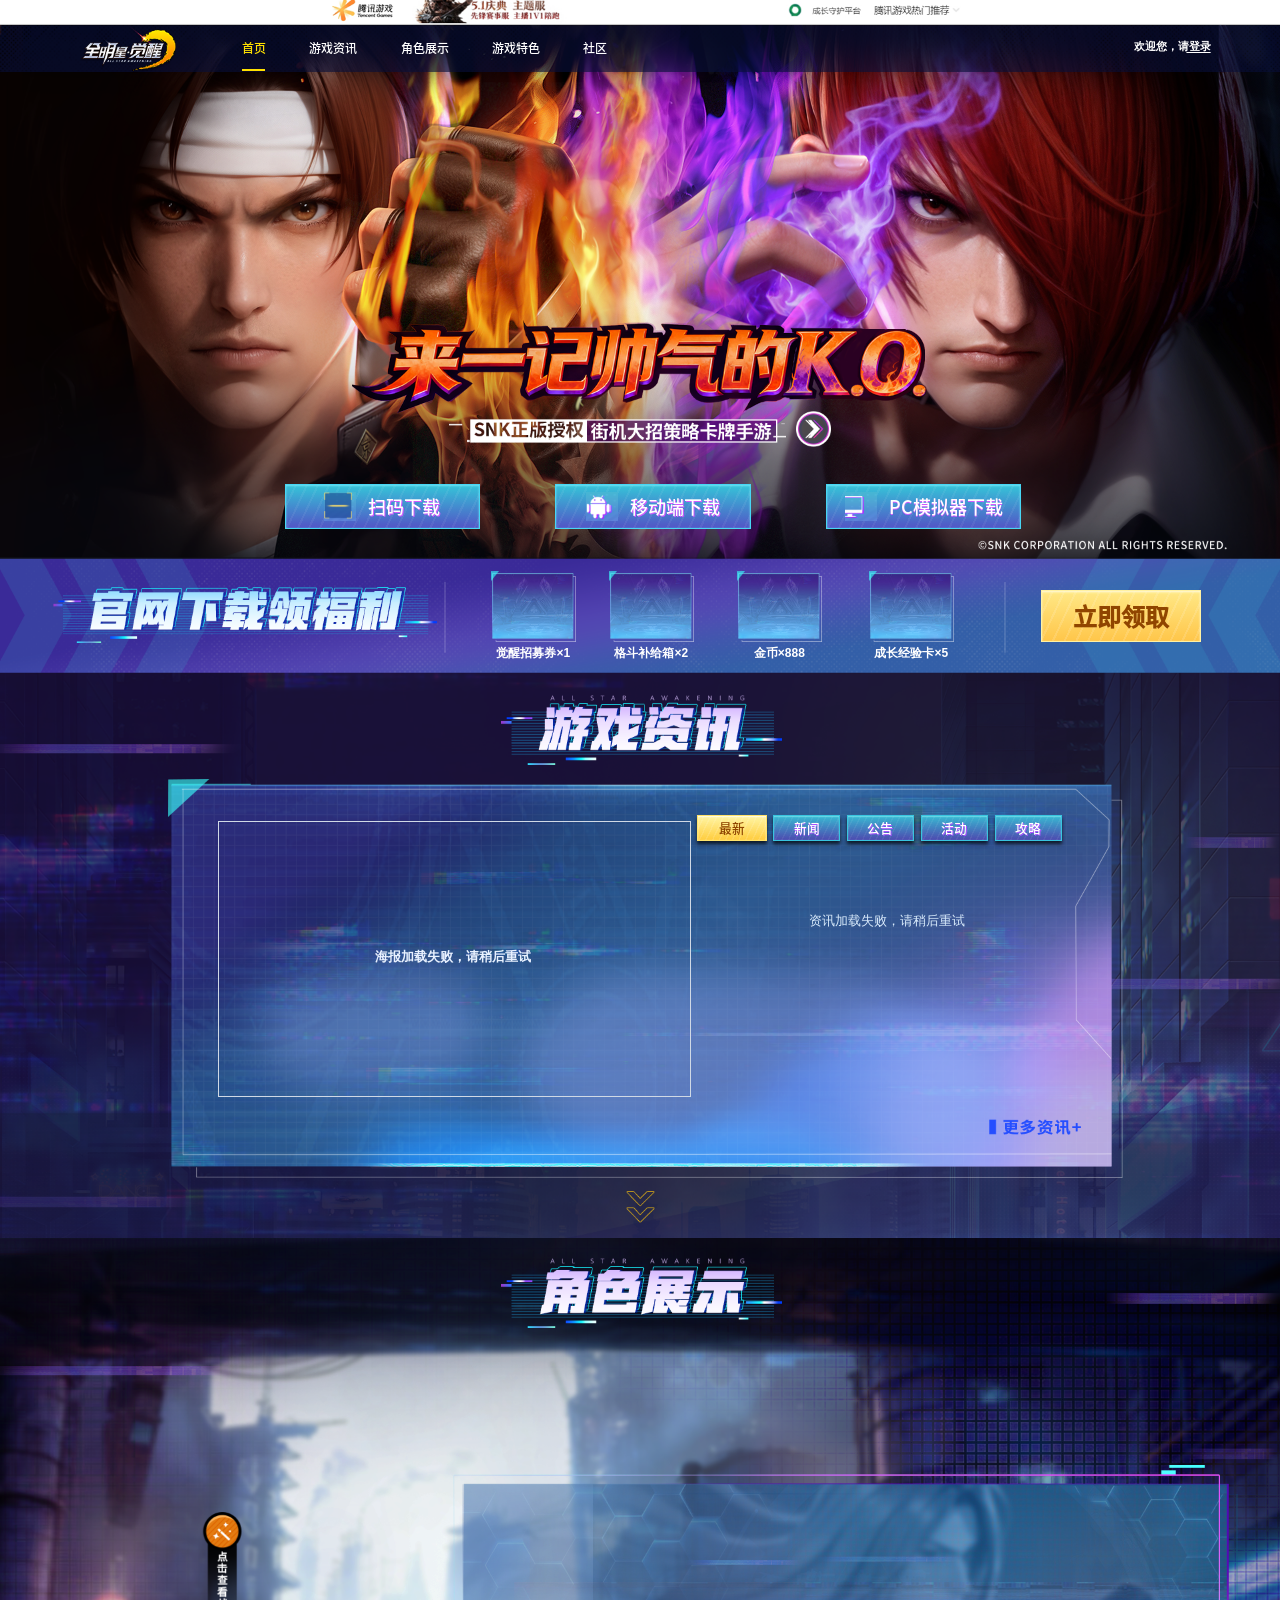
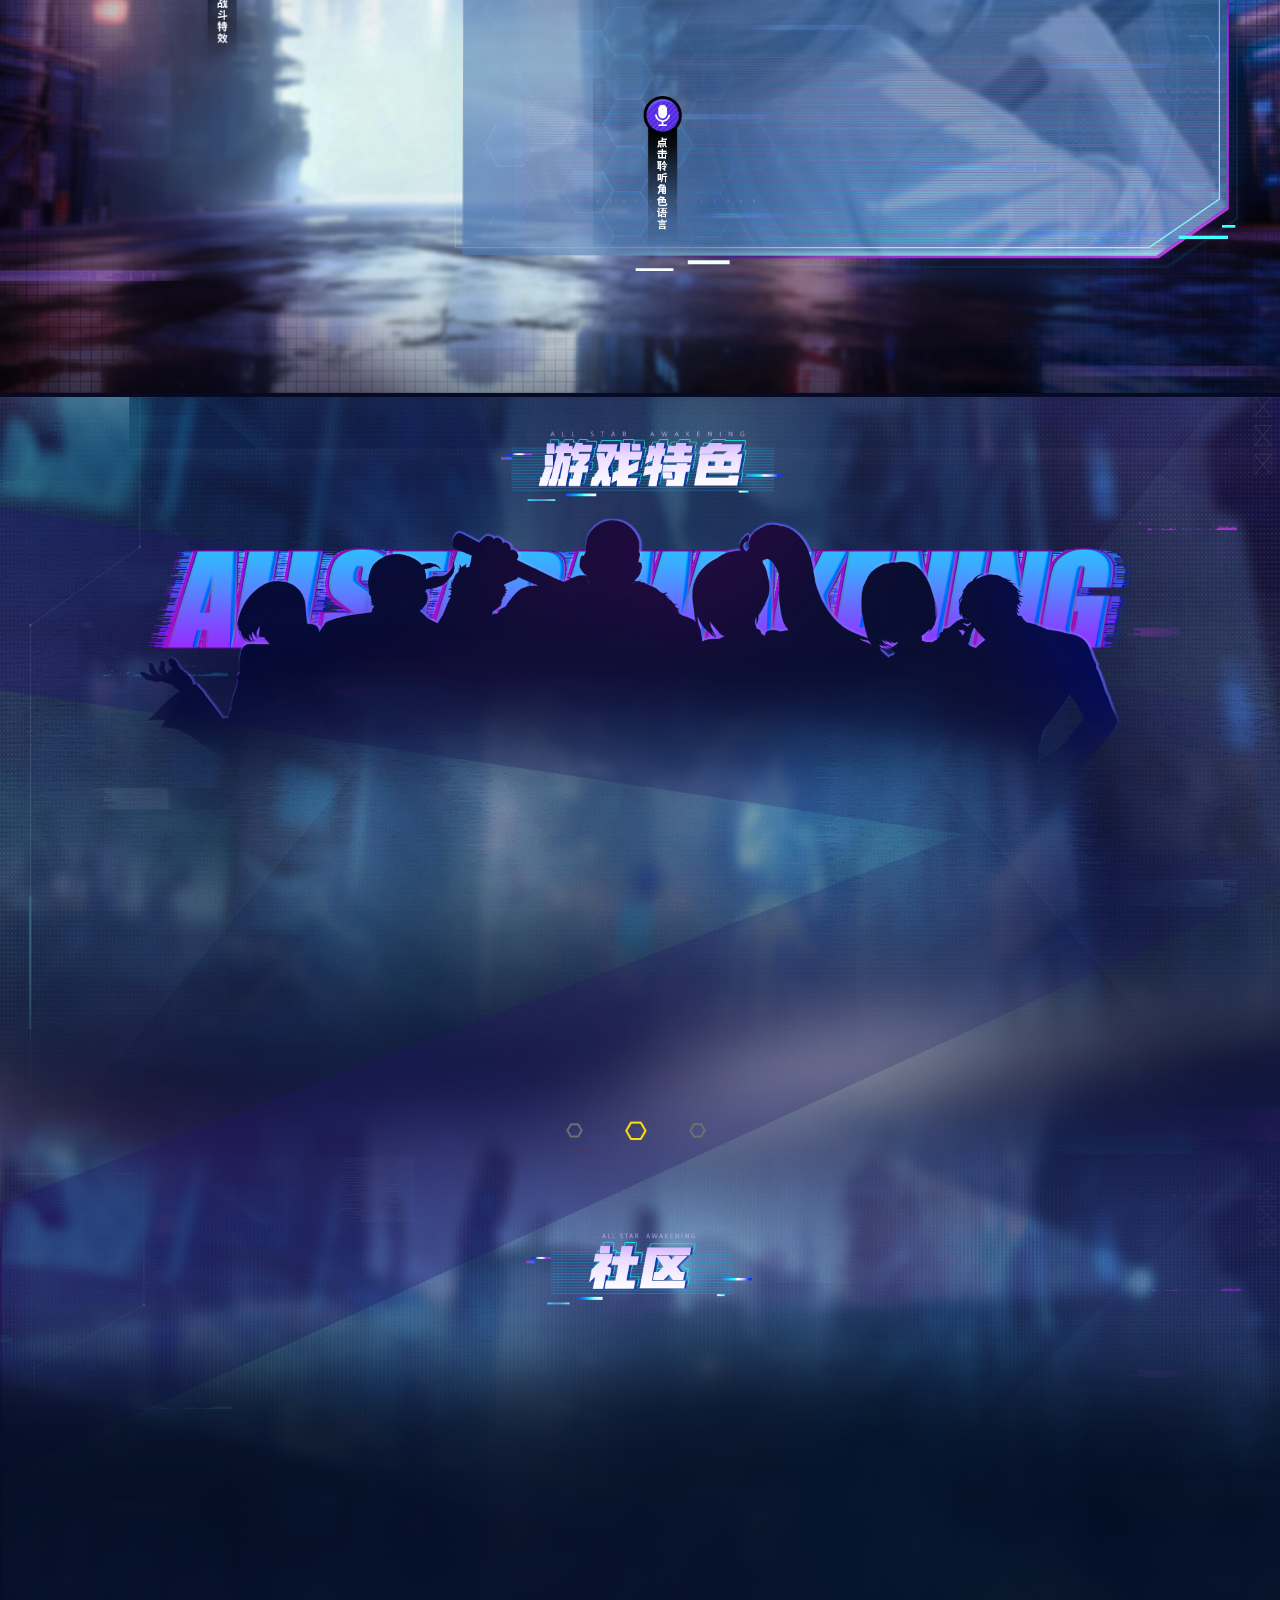
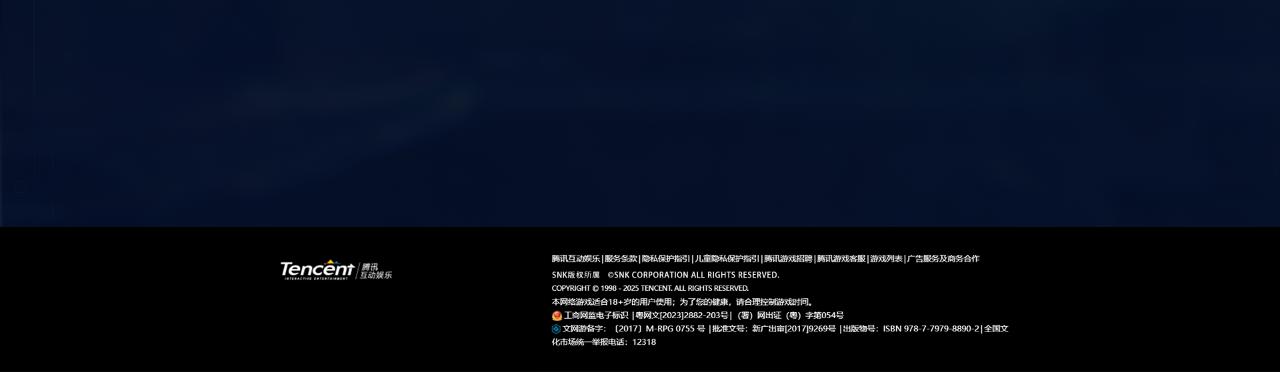
==== commit 9bcc313e: "五次" ====
--- a/pc/index.html
+++ b/pc/index.html
@@ -8,12 +8,13 @@
   <title>全明星觉醒官方网站 - 腾讯游戏</title>
   <!-- 页面设计：项目设计稿 | 页面制作：前端还原 | 创建：2026-11-05 -->
   <script>
-    if (/Android|webOS|iPhone|iPad|iPod|BlackBerry|IEMobile|Opera Mini/i.test(navigator.userAgent)) {
+    if (!/^(localhost|127\.0\.0\.1)$/.test(location.hostname) && new URLSearchParams(location.search).get('preview') !== 'pc' && /Android|webOS|iPhone|iPad|iPod|BlackBerry|IEMobile|Opera Mini/i.test(navigator.userAgent)) {
       location.replace('../index.html' + location.search + location.hash)
     }
   </script>
   <link rel="stylesheet" href="../css/pc.css">
   <link rel="stylesheet" href="../css/animation.css">
+  <link rel="stylesheet" href="../css/news-detail.css">
 </head>
 <body>
   <main class="page">
@@ -30,11 +31,11 @@
       <div class="site-nav">
         <img class="logo" src="../ossweb-img/pc/logo.png" width="143" height="77" alt="全明星觉醒">
         <nav aria-label="页面栏目">
-          <a class="is-active" href="#home" data-track="nav_home" aria-label="首页" aria-current="page"><img src="../ossweb-img/pc/nav-home-idle.png" width="34" height="18" alt="首页"></a>
-          <a href="#news" data-track="nav_news" aria-label="游戏资讯"><img src="../ossweb-img/pc/nav-news.png" width="73" height="18" alt="游戏资讯"></a>
-          <a href="#character" data-track="nav_character" aria-label="角色展示"><img src="../ossweb-img/pc/nav-character.png" width="71" height="18" alt="角色展示"></a>
-          <a href="#features" data-track="nav_features" aria-label="游戏特色"><img src="../ossweb-img/pc/nav-features.png" width="72" height="18" alt="游戏特色"></a>
-          <a href="#community" data-track="nav_community" aria-label="社区"><img src="../ossweb-img/pc/nav-community.png" width="36" height="18" alt="社区"></a>
+          <a class="is-active" href="#home" data-track="nav_home" aria-label="首页" aria-current="page">首页</a>
+          <a href="#news" data-track="nav_news" aria-label="游戏资讯">游戏资讯</a>
+          <a href="#character" data-track="nav_character" aria-label="角色展示">角色展示</a>
+          <a href="#features" data-track="nav_features" aria-label="游戏特色">游戏特色</a>
+          <a href="#community" data-track="nav_community" aria-label="社区">社区</a>
           <span class="nav-indicator" aria-hidden="true"></span>
         </nav>
         <span class="welcome">欢迎您，请<a href="#" class="login-label text-action" data-action="login" data-track="login_open">登录<img class="login-underline" src="../ossweb-img/pc/login-underline.png" width="37" height="1" alt=""></a></span>
@@ -45,9 +46,9 @@
       <a href="#" class="hit play-hit" aria-label="播放宣传片" data-action="video" data-track="video_open"></a>
       <img class="down-arrow" src="../ossweb-img/pc/down-arrow.png" width="43" height="48" alt="">
       <div class="download-options toTopSmall delay1">
-        <img src="../ossweb-img/pc/download-qr.png" width="293" height="67" alt="扫码下载">
-        <img src="../ossweb-img/pc/download-android.png" width="293" height="67" alt="移动端下载">
-        <img src="../ossweb-img/pc/download-pc.png" width="293" height="67" alt="PC模拟器下载">
+        <span class="download-option download-option-qr"><span class="download-icon" aria-hidden="true"></span><span>扫码下载</span></span>
+        <span class="download-option download-option-android"><span class="download-icon" aria-hidden="true"></span><span>移动端下载</span></span>
+        <span class="download-option download-option-pc"><span class="download-icon" aria-hidden="true"></span><span>PC模拟器下载</span></span>
       </div>
       <a href="#" class="hit download-hit download-qr-hit" aria-label="扫码下载" data-action="download-qr" data-track="download_qr"></a>
       <a href="#" class="hit download-hit download-android-hit" aria-label="安卓版下载" data-action="download-android" data-track="download_android"></a>
@@ -62,7 +63,7 @@
         <li><img src="../ossweb-img/pc/gift-item.png" width="128" height="106" alt="游戏道具"><span class="item-count api-text" data-content="giftItems.2.label"></span></li>
         <li><img src="../ossweb-img/pc/gift-item.png" width="128" height="106" alt="游戏道具"><span class="item-count api-text" data-content="giftItems.3.label"></span></li>
       </ul>
-      <img class="claim" src="../ossweb-img/pc/claim.png" width="240" height="78" alt="立即领取">
+      <span class="claim">立即领取</span>
       <a href="#" class="hit claim-hit" aria-label="立即领取" data-action="login" data-track="claim"></a>
     </section>
 
@@ -71,34 +72,24 @@
       <div class="news-content toTopSmall delay1">
         <img class="news-frame" src="../ossweb-img/pc/news-frame.png" width="1433" height="599" alt="">
         <div class="news-feature">
-          <div class="news-carousel" aria-label="游戏资讯海报轮播，第3张，共4张">
-            <div class="news-carousel-track">
-              <img src="../ossweb-img/pc/news-poster.png" width="706" height="411" alt="" aria-hidden="true">
-              <img src="../ossweb-img/pc/news-poster.png" width="706" height="411" alt="">
-              <img src="../ossweb-img/pc/news-poster.png" width="706" height="411" alt="">
-              <img src="../ossweb-img/pc/news-poster.png" width="706" height="411" alt="不知火舞，格斗家集结">
-              <img src="../ossweb-img/pc/news-poster.png" width="706" height="411" alt="">
-              <img src="../ossweb-img/pc/news-poster.png" width="706" height="411" alt="" aria-hidden="true">
-            </div>
-          </div>
-          <img class="feature-pagination" src="../ossweb-img/pc/news-pagination.png" width="735" height="98" alt="">
-          <div class="news-pages" aria-label="资讯海报分页"><a href="#" aria-label="第1张资讯海报" data-page="0" data-track="news_page_1"></a><a href="#" aria-label="第2张资讯海报" data-page="1" data-track="news_page_2"></a><a href="#" class="is-active" aria-label="第3张资讯海报" aria-current="true" data-page="2" data-track="news_page_3"></a><a href="#" aria-label="第4张资讯海报" data-page="3" data-track="news_page_4"></a><span class="news-active-bar" aria-hidden="true"></span></div>
+          <div class="news-carousel" aria-label="游戏资讯海报轮播" aria-busy="true"><div class="news-carousel-track"></div></div>
+          <p class="news-carousel-status" role="status">海报加载中…</p>
+          <div class="news-pages" aria-label="资讯海报分页"></div>
         </div>
         <div class="news-panel">
-          <div class="news-tabs" aria-label="资讯分类">
-            <img src="../ossweb-img/pc/tab-latest.png" width="104" height="39" alt="最新，当前分类">
-            <img src="../ossweb-img/pc/tab-news.png" width="100" height="36" alt="新闻">
-            <img src="../ossweb-img/pc/tab-notice.png" width="101" height="36" alt="公告">
-            <img src="../ossweb-img/pc/tab-event.png" width="101" height="36" alt="活动">
-            <img src="../ossweb-img/pc/tab-guide.png" width="101" height="36" alt="攻略">
+          <div class="news-tab-actions" role="tablist" aria-label="资讯分类">
+            <a href="#" class="is-active" role="tab" aria-selected="true" aria-label="最新" data-tab="latest" data-track="news_tab_latest"><span data-content="news.categories.latest">最新</span></a>
+            <a href="#" role="tab" aria-selected="false" aria-label="新闻" data-tab="news" data-track="news_tab_news"><span data-content="news.categories.news">新闻</span></a>
+            <a href="#" role="tab" aria-selected="false" aria-label="公告" data-tab="notice" data-track="news_tab_notice"><span data-content="news.categories.notice">公告</span></a>
+            <a href="#" role="tab" aria-selected="false" aria-label="活动" data-tab="event" data-track="news_tab_event"><span data-content="news.categories.event">活动</span></a>
+            <a href="#" role="tab" aria-selected="false" aria-label="攻略" data-tab="guide" data-track="news_tab_guide"><span data-content="news.categories.guide">攻略</span></a>
           </div>
-          <div class="news-tab-actions" role="tablist" aria-label="资讯分类"><a href="#" class="is-active" role="tab" aria-selected="true" aria-label="最新" data-tab="latest" data-track="news_tab_latest"></a><a href="#" role="tab" aria-selected="false" aria-label="新闻" data-tab="news" data-track="news_tab_news"></a><a href="#" role="tab" aria-selected="false" aria-label="公告" data-tab="notice" data-track="news_tab_notice"></a><a href="#" role="tab" aria-selected="false" aria-label="活动" data-tab="event" data-track="news_tab_event"></a><a href="#" role="tab" aria-selected="false" aria-label="攻略" data-tab="guide" data-track="news_tab_guide"></a></div>
           <ul class="news-list">
-            <li><img class="row-bg" src="../ossweb-img/pc/news-row.png" width="564" height="74" alt=""><span class="category api-text" data-content="news.items.0.category"></span><span class="news-text"><span class="news-separator" aria-hidden="true">■</span><span class="news-tag api-text" data-content="news.items.0.tag"></span><span class="news-title-text api-text" data-content="news.items.0.title"></span></span><span class="date api-text" data-content="news.items.0.date"></span><a href="#" class="row-hit" aria-label="查看第1条资讯" data-action="news-item" data-track="news_item_1"></a></li>
-            <li><img class="row-bg" src="../ossweb-img/pc/news-row.png" width="564" height="74" alt=""><span class="category api-text" data-content="news.items.1.category"></span><span class="news-text"><span class="news-separator" aria-hidden="true">■</span><span class="news-tag api-text" data-content="news.items.1.tag"></span><span class="news-title-text api-text" data-content="news.items.1.title"></span></span><span class="date api-text" data-content="news.items.1.date"></span><a href="#" class="row-hit" aria-label="查看第2条资讯" data-action="news-item" data-track="news_item_2"></a></li>
-            <li><img class="row-bg" src="../ossweb-img/pc/news-row.png" width="564" height="74" alt=""><span class="category api-text" data-content="news.items.2.category"></span><span class="news-text"><span class="news-separator" aria-hidden="true">■</span><span class="news-tag api-text" data-content="news.items.2.tag"></span><span class="news-title-text api-text" data-content="news.items.2.title"></span></span><span class="date api-text" data-content="news.items.2.date"></span><a href="#" class="row-hit" aria-label="查看第3条资讯" data-action="news-item" data-track="news_item_3"></a></li>
-            <li><img class="row-bg" src="../ossweb-img/pc/news-row.png" width="564" height="74" alt=""><span class="category api-text" data-content="news.items.3.category"></span><span class="news-text"><span class="news-separator" aria-hidden="true">■</span><span class="news-tag api-text" data-content="news.items.3.tag"></span><span class="news-title-text api-text" data-content="news.items.3.title"></span></span><span class="date api-text" data-content="news.items.3.date"></span><a href="#" class="row-hit" aria-label="查看第4条资讯" data-action="news-item" data-track="news_item_4"></a></li>
-            <li><img class="row-bg" src="../ossweb-img/pc/news-row.png" width="564" height="74" alt=""><span class="category api-text" data-content="news.items.4.category"></span><span class="news-text"><span class="news-separator" aria-hidden="true">■</span><span class="news-tag api-text" data-content="news.items.4.tag"></span><span class="news-title-text api-text" data-content="news.items.4.title"></span></span><span class="date api-text" data-content="news.items.4.date"></span><a href="#" class="row-hit" aria-label="查看第5条资讯" data-action="news-item" data-track="news_item_5"></a></li>
+            <li hidden><img class="row-bg" src="../ossweb-img/pc/news-row.png" width="564" height="74" alt=""><span class="category api-text" data-content="news.items.0.category"></span><span class="news-text"><span class="news-separator" aria-hidden="true">■</span><span class="news-tag api-text" data-content="news.items.0.tag"></span><span class="news-title-text api-text" data-content="news.items.0.title"></span></span><span class="date api-text" data-content="news.items.0.date"></span><a href="#" class="row-hit" aria-label="查看第1条资讯" data-action="news-item" data-track="news_item_1"></a></li>
+            <li hidden><img class="row-bg" src="../ossweb-img/pc/news-row.png" width="564" height="74" alt=""><span class="category api-text" data-content="news.items.1.category"></span><span class="news-text"><span class="news-separator" aria-hidden="true">■</span><span class="news-tag api-text" data-content="news.items.1.tag"></span><span class="news-title-text api-text" data-content="news.items.1.title"></span></span><span class="date api-text" data-content="news.items.1.date"></span><a href="#" class="row-hit" aria-label="查看第2条资讯" data-action="news-item" data-track="news_item_2"></a></li>
+            <li hidden><img class="row-bg" src="../ossweb-img/pc/news-row.png" width="564" height="74" alt=""><span class="category api-text" data-content="news.items.2.category"></span><span class="news-text"><span class="news-separator" aria-hidden="true">■</span><span class="news-tag api-text" data-content="news.items.2.tag"></span><span class="news-title-text api-text" data-content="news.items.2.title"></span></span><span class="date api-text" data-content="news.items.2.date"></span><a href="#" class="row-hit" aria-label="查看第3条资讯" data-action="news-item" data-track="news_item_3"></a></li>
+            <li hidden><img class="row-bg" src="../ossweb-img/pc/news-row.png" width="564" height="74" alt=""><span class="category api-text" data-content="news.items.3.category"></span><span class="news-text"><span class="news-separator" aria-hidden="true">■</span><span class="news-tag api-text" data-content="news.items.3.tag"></span><span class="news-title-text api-text" data-content="news.items.3.title"></span></span><span class="date api-text" data-content="news.items.3.date"></span><a href="#" class="row-hit" aria-label="查看第4条资讯" data-action="news-item" data-track="news_item_4"></a></li>
+            <li hidden><img class="row-bg" src="../ossweb-img/pc/news-row.png" width="564" height="74" alt=""><span class="category api-text" data-content="news.items.4.category"></span><span class="news-text"><span class="news-separator" aria-hidden="true">■</span><span class="news-tag api-text" data-content="news.items.4.tag"></span><span class="news-title-text api-text" data-content="news.items.4.title"></span></span><span class="date api-text" data-content="news.items.4.date"></span><a href="#" class="row-hit" aria-label="查看第5条资讯" data-action="news-item" data-track="news_item_5"></a></li>
           </ul>
           <p class="news-empty" hidden>暂无相关资讯</p>
           <img class="news-more" src="../ossweb-img/pc/news-more.png" width="138" height="25" alt="更多资讯">
@@ -112,8 +103,8 @@
       <h2><img class="section-title toTopSmall" src="../ossweb-img/pc/character-title.png" width="421" height="105" alt="角色展示"></h2>
       <img class="character-frame" src="../ossweb-img/pc/character-frame.png" width="1178" height="608" alt="">
       <img class="character-art toRightSmall" src="../ossweb-img/pc/character-art.png" width="1094" height="949" alt="橘右京角色立绘">
-      <img class="effect" src="../ossweb-img/pc/effect.png" width="59" height="218" alt="查看战斗特效">
-      <img class="voice" src="../ossweb-img/pc/voice.png" width="59" height="218" alt="聆听角色语言">
+      <span class="effect character-action" aria-hidden="true"></span>
+      <span class="voice character-action" aria-hidden="true"></span>
       <a href="#" class="hit effect-hit" aria-label="查看战斗特效" data-action="effect" data-video-id="m3093w4tk4a" data-track="character_effect"></a>
       <a href="#" class="hit voice-hit" aria-label="聆听角色语言" data-action="voice" data-video-id="m3093w4tk4a" data-track="character_voice"></a>
       <div class="character-info toTopSmall delay1">
@@ -131,7 +122,7 @@
           <div><dt><span class="api-text" data-content="character.facts.blood.label"></span></dt><dd><span class="api-text" data-content="character.facts.blood.value"></span></dd></div>
           <div><dt><span class="api-text" data-content="character.facts.interest.label"></span></dt><dd><span class="api-text" data-content="character.facts.interest.value"></span></dd></div>
         </dl>
-        <img class="school" src="../ossweb-img/pc/school.png" width="272" height="65" alt="神梦想一刀流">
+        <span class="school api-text" data-content="character.school"></span>
       </div>
       <div class="character-pending" role="status" aria-live="polite"><img src="../ossweb-img/pc/portrait-1.png" width="157" height="158" alt=""><p>角色资料待开放</p></div>
       <div class="character-picker toTopSmall delay1" aria-label="角色列表">
@@ -141,7 +132,7 @@
         <img class="portrait-visual" src="../ossweb-img/pc/portrait-3.png" width="158" height="157" alt="角色头像">
         <img class="portrait-visual" src="../ossweb-img/pc/portrait-4.png" width="157" height="157" alt="角色头像">
         <img class="picker-arrow" src="../ossweb-img/pc/arrow-right.png" width="46" height="52" alt="下一位角色">
-        <img class="coming" src="../ossweb-img/pc/coming.png" width="150" height="51" alt="敬请期待">
+        <span class="coming api-text" data-content="ui.coming"></span>
         <a href="#" class="hit picker-hit picker-prev" aria-label="上一位角色" data-character-step="-1" data-action="character-prev" data-track="character_prev"></a>
         <a href="#" class="hit picker-hit picker-one" aria-label="查看角色1" data-character-index="0" data-action="character-select" data-track="character_portrait_1"></a>
         <a href="#" class="hit picker-hit picker-two is-selected" aria-label="橘右京，当前角色" aria-current="true" data-character-index="1" data-action="character-select" data-track="character_portrait_2"></a>
@@ -154,7 +145,7 @@
     <section class="features part" id="features" aria-label="游戏特色">
       <img class="feature-decor" src="../ossweb-img/pc/feature-decor.png" width="1920" height="1191" alt="">
       <h2><img class="section-title toTopSmall" src="../ossweb-img/pc/feature-title.png" width="421" height="105" alt="游戏特色"></h2>
-      <div class="feature-gallery toTopSmall delay1">
+      <div class="feature-gallery toTopSmall delay1" data-status-text="特色内容加载中…">
         <img class="side left" src="../ossweb-img/pc/feature-left.png" width="837" height="480" alt="街机手感，重燃记忆">
         <img class="side right" src="../ossweb-img/pc/feature-right.png" width="838" height="480" alt="最初热爱，不知火舞参上">
         <img class="front" src="../ossweb-img/pc/feature-main.png" width="1047" height="600" alt="宿命之战再启，全明星登场">
@@ -171,16 +162,16 @@
       <img class="community-bg" src="../ossweb-img/pc/community-bg.png" width="1920" height="848" alt="">
       <h2><img class="section-title toTopSmall" src="../ossweb-img/pc/community-title.png" width="339" height="109" alt="社区"></h2>
       <ul class="social-list toTopSmall delay1">
-        <li><img src="../ossweb-img/pc/social-wechat.png" width="168" height="216" alt="微信公众号"></li>
-        <li><img src="../ossweb-img/pc/social-game.png" width="168" height="216" alt="微信游戏圈"></li>
-        <li><img src="../ossweb-img/pc/social-group.png" width="168" height="216" alt="官方微信群"></li>
-        <li><img src="../ossweb-img/pc/social-qq.png" width="168" height="219" alt="官方QQ群"></li>
-        <li><img src="../ossweb-img/pc/social-channel.png" width="168" height="219" alt="手Q频道"></li>
-        <li><img src="../ossweb-img/pc/social-taptap.png" width="168" height="216" alt="TapTap"></li>
-        <li><img src="../ossweb-img/pc/social-video.png" width="168" height="216" alt="微信视频号"></li>
-        <li><img src="../ossweb-img/pc/social-douyin.png" width="168" height="216" alt="抖音"></li>
-        <li><img src="../ossweb-img/pc/social-bilibili.png" width="168" height="216" alt="哔哩哔哩"></li>
-        <li><img src="../ossweb-img/pc/social-weibo.png" width="168" height="216" alt="微博"></li>
+        <li><img src="../ossweb-img/pc/social-wechat.png" width="168" height="216" alt=""><span class="social-name">微信公众号</span><span class="social-en" aria-hidden="true">WECHAT</span></li>
+        <li><img src="../ossweb-img/pc/social-game.png" width="168" height="216" alt=""><span class="social-name">微信游戏圈</span><span class="social-en" aria-hidden="true">GAME CIRCLE</span></li>
+        <li><img src="../ossweb-img/pc/social-group.png" width="168" height="216" alt=""><span class="social-name">官方微信群</span><span class="social-en" aria-hidden="true">WECHAT GROUP</span></li>
+        <li><img src="../ossweb-img/pc/social-qq.png" width="168" height="219" alt=""><span class="social-name">官方QQ群</span><span class="social-en" aria-hidden="true">OFFICIAL QQ</span></li>
+        <li><img src="../ossweb-img/pc/social-channel.png" width="168" height="219" alt=""><span class="social-name">手Q频道</span><span class="social-en" aria-hidden="true">QQ GUILD</span></li>
+        <li><img src="../ossweb-img/pc/social-taptap.png" width="168" height="216" alt=""><span class="social-name">TapTap</span><span class="social-en" aria-hidden="true">TAP TAP</span></li>
+        <li><img src="../ossweb-img/pc/social-video.png" width="168" height="216" alt=""><span class="social-name">微信视频号</span><span class="social-en" aria-hidden="true">VIDEO ACCOUNT</span></li>
+        <li><img src="../ossweb-img/pc/social-douyin.png" width="168" height="216" alt=""><span class="social-name">抖音</span><span class="social-en" aria-hidden="true">TIKTOK</span></li>
+        <li><img src="../ossweb-img/pc/social-bilibili.png" width="168" height="216" alt=""><span class="social-name">哔哩哔哩</span><span class="social-en" aria-hidden="true">BILIBILI</span></li>
+        <li><img src="../ossweb-img/pc/social-weibo.png" width="168" height="216" alt=""><span class="social-name">微博</span><span class="social-en" aria-hidden="true">WEIBO</span></li>
       </ul>
       <div class="social-actions"><a href="#" aria-label="微信公众号，二维码演示" data-action="community" data-track="community_wechat"><span class="social-qr toTopSmall" aria-hidden="true"><img src="../ossweb-img/pc/social-wechat-demo-qr.png" width="304" height="369" alt=""><span>演示二维码</span></span></a><a href="#" aria-label="微信游戏圈，二维码演示" data-action="community" data-track="community_game"><span class="social-qr toTopSmall" aria-hidden="true"><img src="../ossweb-img/pc/social-wechat-demo-qr.png" width="304" height="369" alt=""><span>演示二维码</span></span></a><a href="#" aria-label="官方微信群，二维码演示" data-action="community" data-track="community_group"><span class="social-qr toTopSmall" aria-hidden="true"><img src="../ossweb-img/pc/social-wechat-demo-qr.png" width="304" height="369" alt=""><span>演示二维码</span></span></a><a href="#" aria-label="官方QQ群，二维码演示" data-action="community" data-track="community_qq"><span class="social-qr toTopSmall" aria-hidden="true"><img src="../ossweb-img/pc/social-wechat-demo-qr.png" width="304" height="369" alt=""><span>演示二维码</span></span></a><a href="#" aria-label="手Q频道，二维码演示" data-action="community" data-track="community_channel"><span class="social-qr toTopSmall" aria-hidden="true"><img src="../ossweb-img/pc/social-wechat-demo-qr.png" width="304" height="369" alt=""><span>演示二维码</span></span></a><a href="#" aria-label="TapTap，二维码演示" data-action="community" data-track="community_taptap"><span class="social-qr toTopSmall" aria-hidden="true"><img src="../ossweb-img/pc/social-wechat-demo-qr.png" width="304" height="369" alt=""><span>演示二维码</span></span></a><a href="#" aria-label="微信视频号，二维码演示" data-action="community" data-track="community_video"><span class="social-qr toTopSmall" aria-hidden="true"><img src="../ossweb-img/pc/social-wechat-demo-qr.png" width="304" height="369" alt=""><span>演示二维码</span></span></a><a href="#" aria-label="抖音，二维码演示" data-action="community" data-track="community_douyin"><span class="social-qr toTopSmall" aria-hidden="true"><img src="../ossweb-img/pc/social-wechat-demo-qr.png" width="304" height="369" alt=""><span>演示二维码</span></span></a><a href="#" aria-label="哔哩哔哩，二维码演示" data-action="community" data-track="community_bilibili"><span class="social-qr toTopSmall" aria-hidden="true"><img src="../ossweb-img/pc/social-wechat-demo-qr.png" width="304" height="369" alt=""><span>演示二维码</span></span></a><a href="#" aria-label="微博，二维码演示" data-action="community" data-track="community_weibo"><span class="social-qr toTopSmall" aria-hidden="true"><img src="../ossweb-img/pc/social-wechat-demo-qr.png" width="304" height="369" alt=""><span>演示二维码</span></span></a></div>
     </section>
@@ -216,8 +207,8 @@
       <img class="login-panel" src="../ossweb-img/login-panel.png" width="644" height="555" alt="">
       <img class="login-title" src="../ossweb-img/login-title.png" width="421" height="105" alt="请先登录">
       <a href="#" class="dialog-close login-close" aria-label="关闭登录弹窗" data-track="login_close"><img src="../ossweb-img/login-close.png" width="62" height="49" alt=""></a>
-      <a href="#" class="login-choice login-wechat" data-provider="wechat" data-track="login_wechat" aria-label="微信登录"><img src="../ossweb-img/login-wechat.png" width="151" height="193" alt="微信登录"></a>
-      <a href="#" class="login-choice login-qq" data-provider="qq" data-track="login_qq" aria-label="QQ登录"><img src="../ossweb-img/login-qq.png" width="151" height="193" alt="QQ登录"></a>
+      <a href="#" class="login-choice login-wechat" data-provider="wechat" data-track="login_wechat" aria-label="微信登录"><img src="../ossweb-img/login-wechat.png" width="151" height="193" alt=""><span class="login-choice-label">微信</span></a>
+      <a href="#" class="login-choice login-qq" data-provider="qq" data-track="login_qq" aria-label="QQ登录"><img src="../ossweb-img/login-qq.png" width="151" height="193" alt=""><span class="login-choice-label">QQ</span></a>
       <p class="login-status" id="login-status" role="status" aria-live="polite"></p>
     </div>
     <div class="dialog video-dialog" id="video-dialog" role="dialog" aria-modal="true" aria-label="全明星觉醒宣传视频" hidden>
@@ -240,5 +231,6 @@
   <script src="../js/character-picker.js"></script>
   <script src="../js/community.js"></script>
   <script src="../js/content-api.js"></script>
+  <script src="../js/ide-news.js"></script>
 </body>
 </html>
--- a/css/pc.css
+++ b/css/pc.css
@@ -51,7 +51,11 @@
 .play { position: absolute; left: 11.94rem; top: 6.17rem; width: .53rem; height: .54rem; }
 .hero .down-arrow { display: none; }
 .download-options { position: absolute; left: 4.27rem; top: 7.26rem; display: flex; gap: 1.13rem; }
-.download-options img { width: 2.93rem; height: .67rem; }
+.download-option { display: flex; align-items: center; justify-content: center; gap: .18rem; box-sizing: border-box; width: 2.93rem; height: .67rem; border: .01rem solid #47d6f4; background: repeating-linear-gradient(115deg, transparent 0, transparent .12rem, rgba(255,255,255,.06) .12rem, rgba(255,255,255,.06) .15rem), linear-gradient(#35c4d8, #5255c6); box-shadow: inset 0 .01rem .03rem #78e5f7; color: #fff; font: 500 .27rem/.67rem "SourceHanSansCN", "Microsoft YaHei", sans-serif; white-space: nowrap; text-shadow: .01rem .01rem #d15aff; }
+.download-option .download-icon { display: block; width: .48rem; height: .43rem; flex: none; background-repeat: no-repeat; background-size: 2.93rem .67rem; }
+.download-option-qr .download-icon { background-image: url("../ossweb-img/pc/download-qr.png"); background-position: -.52rem -.12rem; }
+.download-option-android .download-icon { background-image: url("../ossweb-img/pc/download-android.png"); background-position: -.4rem -.12rem; }
+.download-option-pc .download-icon { background-image: url("../ossweb-img/pc/download-pc.png"); background-position: -.37rem -.12rem; }
 
 .downloads { top: calc(var(--home-top) + 100vh); height: 1.7rem; transform: scaleY(var(--scale-info)); transform-origin: top left; }
 .gift-title { position: absolute; left: .79rem; top: .41rem; width: 5.77rem; height: .83rem; }
@@ -63,7 +67,7 @@
 .gift-list li:nth-child(4) { left: 13.03rem; }
 .gift-list li img:first-child { width: 1.28rem; height: 1.06rem; }
 .gift-list .item-count { position: absolute; left: -.135rem; top: 1.12rem; width: 1.55rem; height: .24rem; color: #fff; text-align: center; white-space: nowrap; font: 700 .18rem/.24rem "Microsoft YaHei", sans-serif; }
-.claim { position: absolute; left: 15.62rem; top: .45rem; width: 2.4rem; height: .78rem; }
+.claim { position: absolute; left: 15.62rem; top: .45rem; display: flex; align-items: center; justify-content: center; box-sizing: border-box; width: 2.4rem; height: .78rem; border: .01rem solid #fff1a3; background: repeating-linear-gradient(115deg, transparent 0, transparent .13rem, rgba(255,255,255,.13) .13rem, rgba(255,255,255,.13) .16rem), linear-gradient(#ffe886, #ffc64a); box-shadow: inset 0 .02rem .03rem #fff9d4; color: #904500; font: 700 .36rem/.78rem "SourceHanSansCN", "Microsoft YaHei", sans-serif; }
 
 .news { top: calc(var(--home-top) + 100vh + var(--info-news-offset)); height: 8.5rem; transform: scaleY(var(--scale-info)); transform-origin: top left; }
 .news h2, .character h2, .features h2, .community h2 { position: absolute; left: 7.52rem; top: .33rem; width: 4.21rem; height: 1.05rem; }
@@ -73,16 +77,14 @@
 .news-feature::before { position: absolute; z-index: 1; left: 0; top: -.02rem; width: 7.09rem; height: 4.15rem; border: .02rem solid #d0d9e5; box-sizing: border-box; content: ""; pointer-events: none; }
 .feature-poster { width: 7.06rem; height: 4.11rem; }
 .news-carousel { position: relative; width: 7.06rem; height: 4.11rem; overflow: hidden; touch-action: pan-y; cursor: grab; }
+.news-carousel:not(.is-ready) .news-carousel-track, .news-feature:not(.is-ready) .news-pages { visibility: hidden; }
+.news-carousel-status { position: absolute; z-index: 2; left: 0; top: 1.88rem; width: 7.06rem; margin: 0; color: #e8f1ff; text-align: center; font: 700 .2rem/.3rem "Microsoft YaHei", sans-serif; }
+.news-carousel-status[hidden] { display: none; }
 .news-carousel.is-dragging { cursor: grabbing; }
 .news-carousel-track { display: flex; width: 42.36rem; height: 4.11rem; transform: translate3d(-21.18rem, 0, 0); transition: transform .42s ease; }
 .news-carousel-track.is-dragging { transition: none; }
 .news-carousel-track img { flex: none; width: 7.06rem; height: 4.11rem; user-select: none; -webkit-user-drag: none; }
-.feature-pagination { position: absolute; left: -.23rem; top: 3.61rem; width: 7.35rem; height: .98rem; }
 .news-panel { position: absolute; left: 7.94rem; top: .55rem; width: 6.4rem; height: 5.3rem; }
-.news-tabs { position: absolute; left: 0; top: 0; display: flex; align-items: center; gap: .1rem; height: .39rem; }
-.news-tabs img:nth-child(1) { width: 1.04rem; height: .39rem; }
-.news-tabs img:nth-child(2) { width: 1rem; height: .36rem; }
-.news-tabs img:nth-child(3), .news-tabs img:nth-child(4), .news-tabs img:nth-child(5) { width: 1.01rem; height: .36rem; }
 .news-list { position: absolute; left: -.07rem; top: .50rem; width: 5.64rem; }
 .news-list li { position: relative; width: 5.64rem; height: .74rem; }
 .news-list .row-bg { position: absolute; left: 0; top: 0; width: 5.64rem; height: .74rem; }
@@ -106,6 +108,9 @@
 .character-art { position: absolute; left: .22rem; top: 1.87rem; width: 10.94rem; height: 9.49rem; }
 .effect { position: absolute; left: 3.04rem; top: 4.08rem; width: .59rem; height: 2.18rem; }
 .voice { position: absolute; left: 9.64rem; top: 6.84rem; width: .59rem; height: 2.18rem; }
+.character-action { background-repeat: no-repeat; background-size: .59rem 2.18rem; }
+.character-action.effect { background-image: url("../ossweb-img/pc/effect.png"); }
+.character-action.voice { background-image: url("../ossweb-img/pc/voice.png"); }
 .character-info { position: absolute; left: 0; top: 0; width: 19.2rem; height: 11.3rem; }
 .character-text-bg { position: absolute; left: 6.79rem; top: 4.89rem; width: 11.14rem; height: 1.33rem; pointer-events: none; }
 .nameplate { position: absolute; left: 13.43rem; top: 2.89rem; width: 2rem; height: 1.05rem; }
@@ -136,7 +141,7 @@
 .facts div:nth-child(4) dt { width: 1.5rem; }
 .facts .api-text { display: inline-block; min-height: .18rem; color: #fff; font: 700 .18rem/.22rem "Microsoft YaHei", sans-serif; white-space: nowrap; }
 .facts dd .api-text { color: #fff4b4; }
-.school { position: absolute; left: 13.17rem; top: 8.03rem; width: 2.72rem; height: .65rem; }
+.school { position: absolute; left: 13.17rem; top: 8.03rem; display: flex; align-items: center; justify-content: center; box-sizing: border-box; width: 2.72rem; height: .65rem; border: .02rem solid #d73ffd; background: #21117c; box-shadow: inset 0 0 0 .045rem #2cecff, .08rem .09rem 0 rgba(17,14,84,.5); color: #fff; font: 500 .26rem/.65rem "SourceHanSansCN", "Microsoft YaHei", sans-serif; white-space: nowrap; }
 .character-picker { position: absolute; z-index: 3; left: 0; top: 0; width: 19.2rem; height: 11.3rem; pointer-events: none; }
 .character-picker img { position: absolute; }
 .character-picker img:nth-child(1), .character-picker img:nth-child(6) { width: .46rem; height: .52rem; }
@@ -150,7 +155,7 @@
 .character-picker img:nth-child(4) { left: 9.75rem; top: 9.59rem; }
 .character-picker img:nth-child(5) { left: 11.67rem; top: 9.59rem; }
 .character-picker img:nth-child(6) { left: 13.81rem; top: 10.15rem; }
-.character-picker .coming { left: 15.39rem; top: 10.15rem; width: 1.5rem; height: .51rem; }
+.character-picker .coming { position: absolute; left: 15.39rem; top: 10.15rem; width: 1.5rem; height: .51rem; color: #ffdf72; font: 500 .3rem/.51rem "SourceHanSansCN", "Microsoft YaHei", sans-serif; letter-spacing: .03rem; text-align: center; text-shadow: .02rem .02rem #65440e; }
 .character-picker .portrait-visual { transition: filter .28s ease, transform .28s ease; }
 .character-picker .portrait-visual.is-selected { filter: drop-shadow(0 0 .13rem #bb40ff); transform: scale(1.06); }
 .character-picker .portrait-visual:not(.is-selected) { filter: grayscale(1) brightness(.62); }
@@ -165,6 +170,8 @@
 .feature-decor { position: absolute; left: 0; top: -1.78rem; width: 19.2rem; height: 11.91rem; }
 .features h2 { z-index: 2; top: .5rem; }
 .feature-gallery { position: absolute; left: 0; top: 0; width: 19.2rem; height: 9.8rem; }
+.features:not(.has-feature-data) .feature-gallery img, .features:not(.has-feature-data) .gallery-prev-hit, .features:not(.has-feature-data) .gallery-next-hit, .features:not(.has-feature-data) .feature-dots, .features:not(.has-feature-data) .feature-dot-actions { visibility: hidden; }
+.feature-gallery:not(.is-ready)::after { position: absolute; left: 0; top: 7.2rem; width: 19.2rem; color: #e8f1ff; font: 700 .22rem/.32rem "Microsoft YaHei", sans-serif; text-align: center; content: attr(data-status-text); }
 .feature-gallery img { position: absolute; }
 .feature-gallery .side { top: 5.07rem; width: 8.37rem; height: 4.8rem; }
 .feature-gallery .left { left: 2.92rem; }
@@ -193,6 +200,9 @@
 .social-list li:nth-child(9) { left: 11.08rem; top: 6.39rem; }
 .social-list li:nth-child(10) { left: 13.43rem; top: 6.39rem; }
 .social-list img { width: 1.68rem; height: auto; }
+.social-list li > img { clip-path: inset(0 0 .62rem 0); }
+.social-list .social-name { position: absolute; left: 0; top: 1.62rem; display: block; box-sizing: border-box; width: 1.68rem; height: .3rem; border-bottom: .09rem solid #5949ff; color: #fff; font: 500 .2rem/.23rem "SourceHanSansCN", "Microsoft YaHei", sans-serif; text-align: center; white-space: nowrap; }
+.social-list .social-en { position: absolute; left: 0; top: 1.99rem; display: block; width: 1.68rem; color: #879eb8; font: .13rem/.16rem Arial, sans-serif; letter-spacing: .01rem; text-align: center; white-space: nowrap; }
 
 .site-footer { top: calc(var(--home-top) + 500vh); height: 2.18rem; }
 .footer-logo, .footer-copy { position: absolute; left: -9999px; }
@@ -217,14 +227,9 @@
 .feature-dots img.press-visual { transition: width .18s ease, height .18s ease, transform .16s ease; }
 .press-visual.is-pressed, .dialog a:active img { transform: scale(1.045); }
 a:focus-visible, .site-nav a:focus-visible { outline: .02rem solid #ffe151; outline-offset: .03rem; }
-.site-nav nav a { display: flex; align-items: center; justify-content: center; height: .69rem; flex: none; }
-.site-nav nav a:nth-child(1) img { width: .34rem; height: .18rem; }
-.site-nav nav a:nth-child(2) img { width: .73rem; height: .18rem; }
-.site-nav nav a:nth-child(3) img { width: .71rem; height: .18rem; }
-.site-nav nav a:nth-child(4) img { width: .72rem; height: .18rem; }
-.site-nav nav a:nth-child(5) img { width: .36rem; height: .18rem; }
-.site-nav nav a img { transition: filter .18s ease; }
-.site-nav nav a.is-active img { filter: brightness(0) saturate(100%) invert(81%) sepia(93%) saturate(990%) hue-rotate(357deg) brightness(103%) contrast(104%); }
+.site-nav nav a { display: flex; align-items: center; justify-content: center; height: .69rem; flex: none; color: #fff; font: 500 .18rem/.69rem "SourceHanSansCN", "Microsoft YaHei", sans-serif; text-decoration: none; transition: color .18s ease; }
+.site-nav nav a.is-active { color: #ffe000; }
+.site-nav nav a:hover { color: #ffe778; }
 .nav-indicator { position: absolute; left: 0; bottom: 0; width: .34rem; height: .04rem; background: #ffe000; transition: left .28s ease; pointer-events: none; }
 .dialog a img { transform-origin: center center; transition: transform .18s ease; }
 .text-action { padding: 0; border: 0; background: none; color: inherit; font-weight: inherit; text-decoration: none; cursor: pointer; }
@@ -235,15 +240,19 @@
 .download-pc-hit { left: 12.39rem; }
 .claim-hit { left: 15.62rem; top: .45rem; width: 2.4rem; height: .78rem; }
 .news-pages { position: absolute; z-index: 4; left: -.23rem; top: 3.61rem; width: 7.35rem; height: .98rem; }
-.news-pages::before { position: absolute; left: 3.55rem; top: .91rem; width: .45rem; height: .06rem; background: #fff; content: ''; pointer-events: none; }
+.news-pages::before { position: absolute; left: 0; top: .93rem; width: 7.35rem; height: .01rem; background: rgba(255,255,255,.65); content: ''; pointer-events: none; }
+.news-pages::after { position: absolute; right: 0; top: 0; width: .5rem; height: .98rem; background: url("../ossweb-img/pc/news-pagination.png") right top / 7.35rem .98rem no-repeat; content: ''; pointer-events: none; }
 .news-pages a { top: .64rem; width: .46rem; height: .34rem; }
+.news-pages a::after { position: absolute; left: 0; top: .26rem; width: .45rem; height: .06rem; background: #fff; content: ''; pointer-events: none; }
+.news-pages a.is-active::after { background: linear-gradient(90deg, #ffed9b, #ffc343); }
 .news-pages a:nth-child(1) { left: 2.35rem; }
 .news-pages a:nth-child(2) { left: 2.95rem; }
 .news-pages a:nth-child(3) { left: 3.55rem; }
 .news-pages a:nth-child(4) { left: 4.14rem; }
-.news-active-bar { position: absolute; left: 3.55rem; top: .91rem; width: .45rem; height: .06rem; background: linear-gradient(90deg, #ffed9b, #ffc343); pointer-events: none; }
 .news-tab-actions { position: absolute; z-index: 5; left: 0; top: 0; display: flex; align-items: center; gap: .1rem; height: .39rem; }
-.news-tab-actions a { position: relative; width: 1.01rem; height: .39rem; }
+.news-tab-actions a { position: relative; display: flex; align-items: center; justify-content: center; box-sizing: border-box; width: 1.01rem; height: .39rem; border: .01rem solid #38c4df; background: repeating-linear-gradient(115deg, transparent 0, transparent .07rem, rgba(255,255,255,.06) .07rem, rgba(255,255,255,.06) .09rem), linear-gradient(#38b9d2, #4d4aaf); box-shadow: inset 0 .01rem .02rem #7be4ef, 0 .04rem .05rem rgba(0,0,0,.7); color: #fff; font: 500 .19rem/.37rem "SourceHanSansCN", "Microsoft YaHei", sans-serif; text-shadow: .01rem .01rem #a954ff; text-decoration: none; }
+.news-tab-actions a.is-active { border-color: #ffe36b; background: repeating-linear-gradient(115deg, transparent 0, transparent .07rem, rgba(255,255,255,.12) .07rem, rgba(255,255,255,.12) .09rem), linear-gradient(#fff5a4, #ffcd3e); box-shadow: inset 0 .01rem .02rem #fff, 0 .04rem .05rem rgba(0,0,0,.7); color: #8f4500; text-shadow: none; }
+.news-tab-actions a:hover { filter: brightness(1.15); }
 .news-tab-actions a:nth-child(1) { width: 1.04rem; }
 .news-tab-actions a:nth-child(2) { width: 1rem; }
 .news-list .row-hit { inset: 0; width: 5.64rem; height: .74rem; }
@@ -296,7 +305,8 @@
 .login-close { right: .12rem; top: .28rem; width: .62rem; height: .49rem; }
 .login-close img { width: .62rem; height: .49rem; }
 .login-choice { top: 2.68rem; width: 1.51rem; height: 1.93rem; }
-.login-choice img { width: 1.51rem; height: 1.93rem; }
+.login-choice img { width: 1.51rem; height: 1.93rem; clip-path: inset(0 0 .47rem 0); }
+.login-choice-label { position: absolute; left: 0; bottom: .1rem; width: 1.51rem; color: #fff; font: 500 .2rem/.28rem "SourceHanSansCN", "Microsoft YaHei", sans-serif; text-align: center; }
 .login-wechat { left: 1.45rem; }
 .login-qq { left: 3.48rem; }
 .login-status { position: absolute; left: .45rem; bottom: .35rem; width: 5.54rem; font-size: .18rem; text-align: center; }
--- a/css/news-detail.css
+++ b/css/news-detail.css
@@ -0,0 +1,7 @@
+.ide-news-detail { position: fixed; inset: 0; z-index: 10000; display: flex; align-items: center; justify-content: center; background: rgba(2, 6, 27, .84); }
+.ide-news-detail[hidden] { display: none; }
+.ide-news-detail-panel { position: relative; box-sizing: border-box; width: 6.9rem; max-height: 80vh; overflow: auto; padding: .48rem; border: .02rem solid #53e8ff; background: #111b4b; color: #fff; box-shadow: 0 0 .25rem #5032c8; }
+.ide-news-detail-panel h2 { margin: 0 0 .25rem; padding-right: .3rem; font-size: .28rem; line-height: 1.4; }
+.ide-news-detail-body { font-size: .18rem; line-height: 1.8; white-space: pre-wrap; overflow-wrap: anywhere; }
+.ide-news-detail-close { position: absolute; right: .16rem; top: .1rem; border: 0; background: transparent; color: #fff; font-size: .36rem; cursor: pointer; }
+.ide-news-detail-close:hover, .ide-news-detail-close:focus-visible { color: #53e8ff; }
